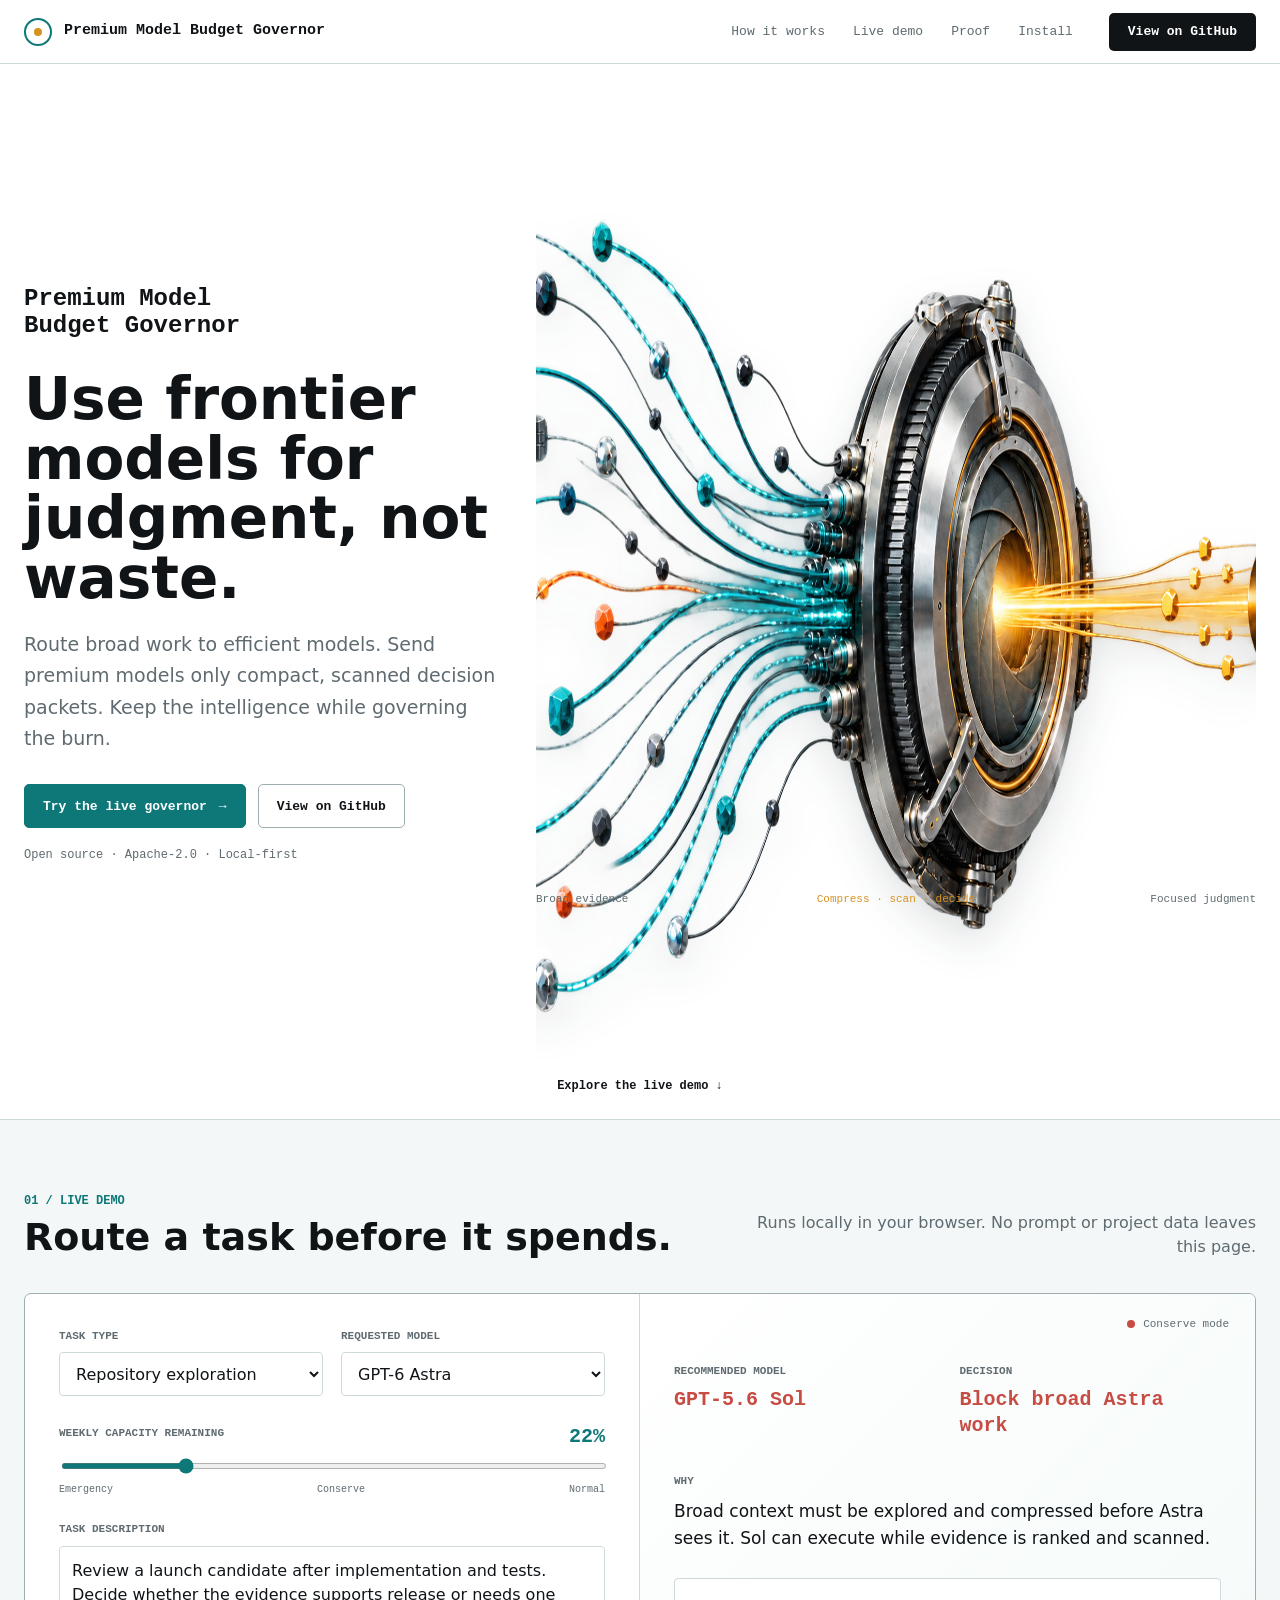
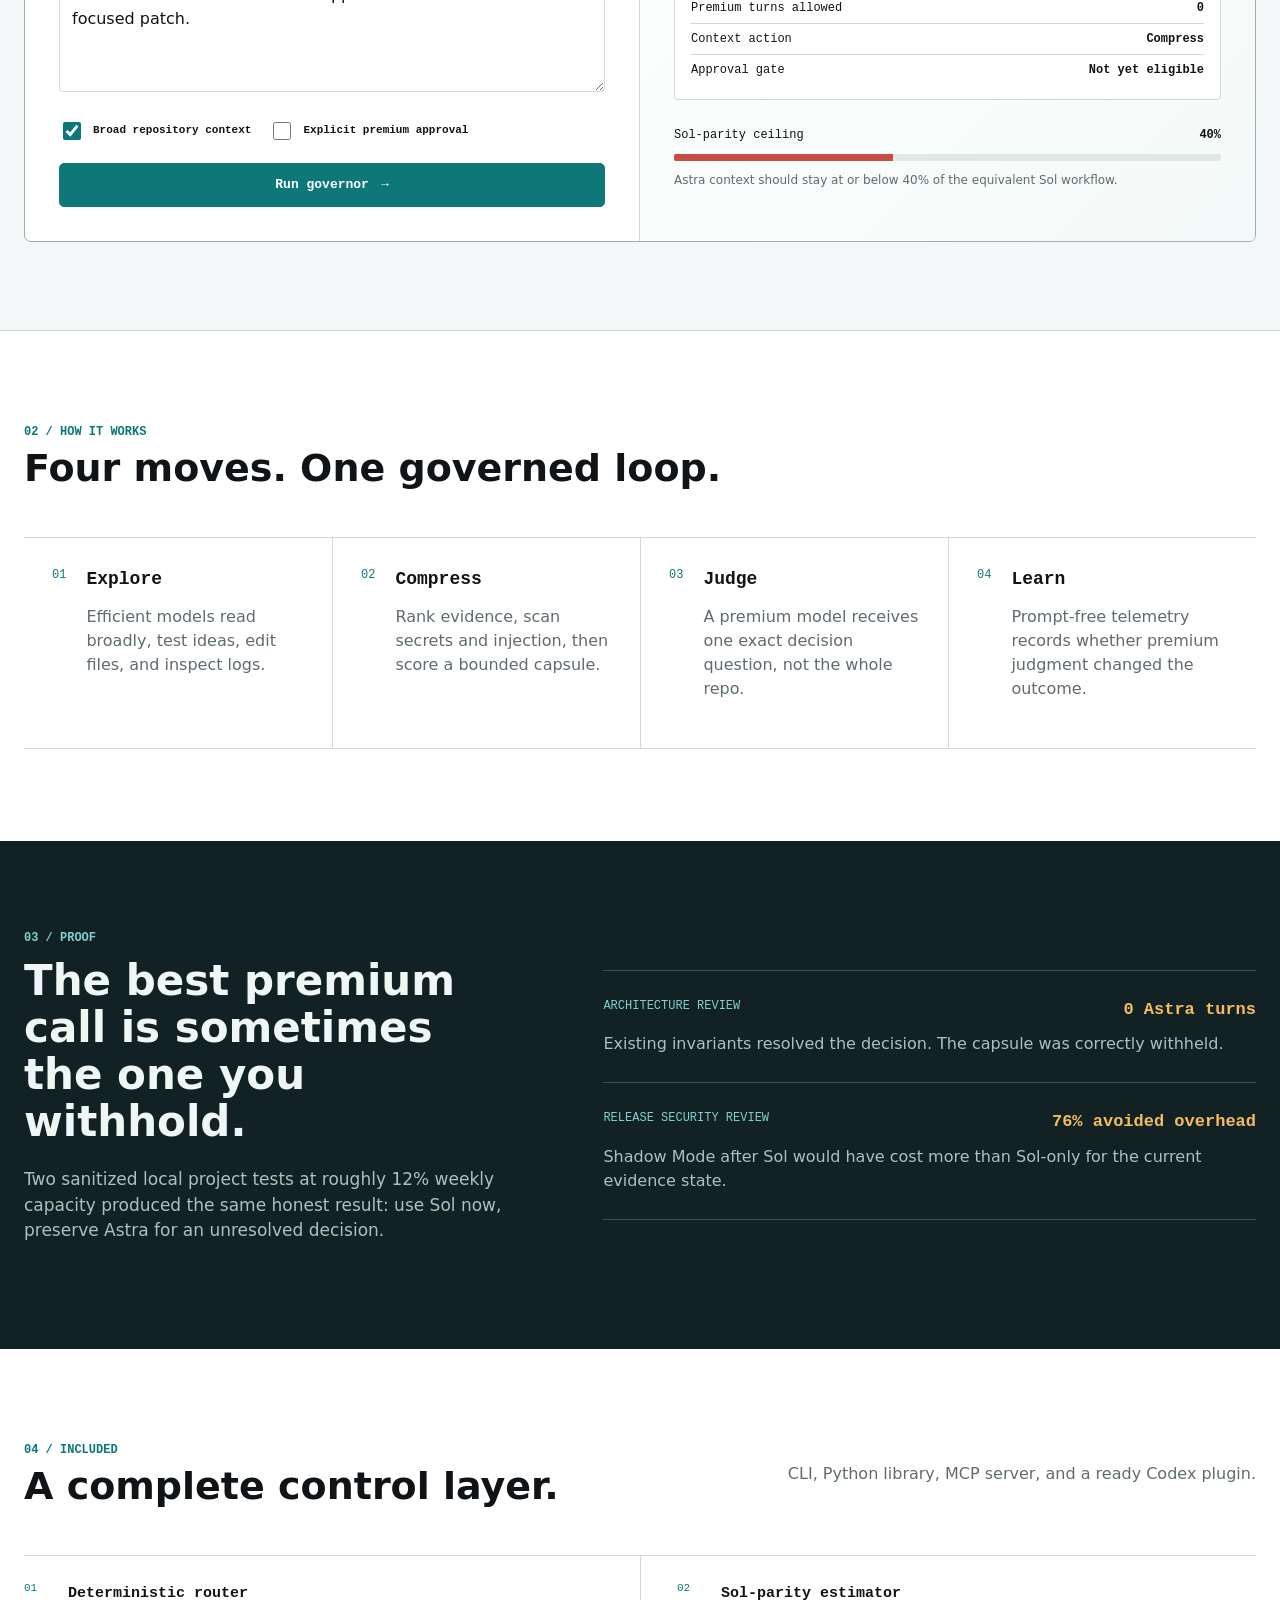
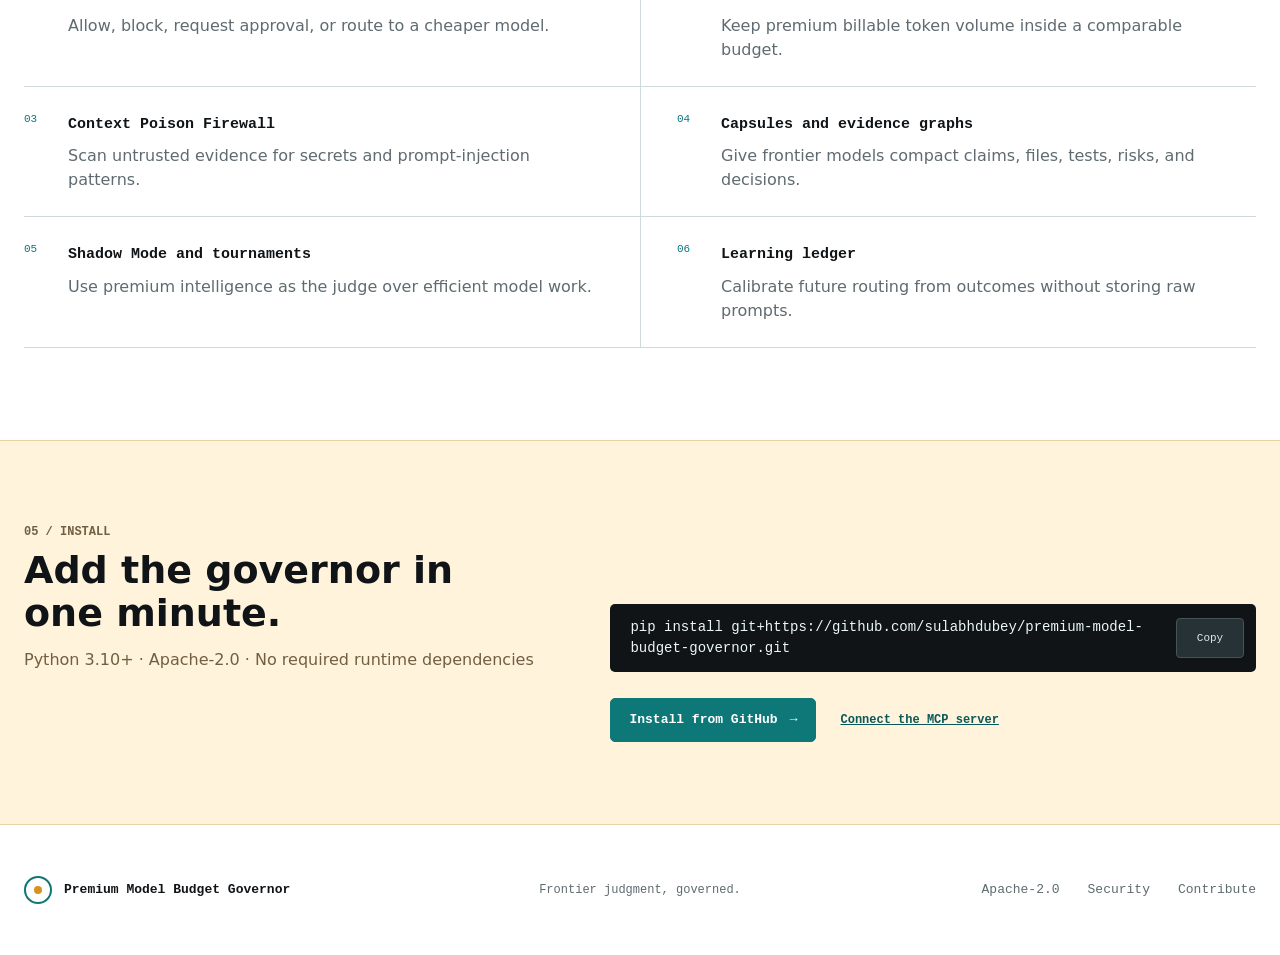
==== site/index.html @ 1e023ea8 "Launch interactive governor landing page" ====
<!doctype html>
<html lang="en">
  <head>
    <meta charset="utf-8">
    <meta name="viewport" content="width=device-width, initial-scale=1">
    <meta name="description" content="Route broad AI work to efficient models and reserve frontier models for compact, scanned decisions.">
    <meta name="theme-color" content="#ffffff">
    <title>Premium Model Budget Governor</title>
    <link rel="icon" href="data:image/svg+xml,<svg xmlns=%22http://www.w3.org/2000/svg%22 viewBox=%220 0 64 64%22><circle cx=%2232%22 cy=%2232%22 r=%2226%22 fill=%22none%22 stroke=%22%230e7778%22 stroke-width=%226%22/><circle cx=%2232%22 cy=%2232%22 r=%228%22 fill=%22%23d89220%22/></svg>">
    <link rel="stylesheet" href="styles.css">
    <script src="app.js" defer></script>
  </head>
  <body>
    <a class="skip-link" href="#demo">Skip to live demo</a>

    <header class="site-header">
      <a class="brand" href="#top" aria-label="Premium Model Budget Governor home">
        <span class="brand-mark" aria-hidden="true"><span></span></span>
        <span>Premium Model Budget Governor</span>
      </a>
      <nav aria-label="Primary navigation">
        <a href="#how">How it works</a>
        <a href="#demo">Live demo</a>
        <a href="#proof">Proof</a>
        <a href="#install">Install</a>
      </nav>
      <a class="button button-dark header-action" href="https://github.com/sulabhdubey/premium-model-budget-governor">View on GitHub</a>
      <button class="menu-button" type="button" aria-expanded="false" aria-controls="mobile-menu" aria-label="Open navigation">
        <span></span><span></span><span></span>
      </button>
      <div class="mobile-menu" id="mobile-menu" hidden>
        <a href="#how">How it works</a>
        <a href="#demo">Live demo</a>
        <a href="#proof">Proof</a>
        <a href="#install">Install</a>
        <a href="https://github.com/sulabhdubey/premium-model-budget-governor">View on GitHub</a>
      </div>
    </header>

    <main id="top">
      <section class="hero page-shell" aria-labelledby="hero-title">
        <div class="hero-copy">
          <h1 id="hero-title">Premium Model<br>Budget Governor</h1>
          <p class="hero-statement">Use frontier models for judgment, not waste.</p>
          <p class="hero-description">Route broad work to efficient models. Send premium models only compact, scanned decision packets. Keep the intelligence while governing the burn.</p>
          <div class="hero-actions">
            <a class="button button-primary" href="#demo">Try the live governor <span aria-hidden="true">→</span></a>
            <a class="button button-secondary" href="https://github.com/sulabhdubey/premium-model-budget-governor">View on GitHub</a>
          </div>
          <p class="hero-meta">Open source · Apache-2.0 · Local-first</p>
        </div>
        <figure class="hero-visual">
          <img src="assets/governor-aperture.png" alt="Many evidence streams compressed through a precision governor into one focused decision signal" width="1672" height="941">
          <figcaption>
            <span>Broad evidence</span>
            <span>Compress · scan · decide</span>
            <span>Focused judgment</span>
          </figcaption>
        </figure>
        <a class="continue-link" href="#demo">Explore the live demo <span aria-hidden="true">↓</span></a>
      </section>

      <section class="demo-band" id="demo" aria-labelledby="demo-title">
        <div class="section-heading page-shell">
          <div>
            <p class="section-index">01 / Live demo</p>
            <h2 id="demo-title">Route a task before it spends.</h2>
          </div>
          <p>Runs locally in your browser. No prompt or project data leaves this page.</p>
        </div>

        <div class="workbench page-shell">
          <form class="route-form" id="route-form">
            <div class="field-grid">
              <label>
                <span>Task type</span>
                <select id="task-type">
                  <option value="repo_exploration">Repository exploration</option>
                  <option value="implementation">Feature implementation</option>
                  <option value="frontier_architecture">Frontier architecture</option>
                  <option value="critical_security">Critical security review</option>
                  <option value="final_release_review">Final release review</option>
                </select>
              </label>
              <label>
                <span>Requested model</span>
                <select id="requested-model">
                  <option value="gpt-6-astra">GPT-6 Astra</option>
                  <option value="gpt-5.6-sol">GPT-5.6 Sol</option>
                  <option value="gpt-5.6-terra">GPT-5.6 Terra</option>
                </select>
              </label>
            </div>

            <label class="range-label" for="remaining-budget">
              <span>Weekly capacity remaining</span>
              <output id="budget-output" for="remaining-budget">22%</output>
            </label>
            <input id="remaining-budget" type="range" min="0" max="100" value="22">
            <div class="range-scale" aria-hidden="true"><span>Emergency</span><span>Conserve</span><span>Normal</span></div>

            <label>
              <span>Task description</span>
              <textarea id="task-description" rows="5">Review a launch candidate after implementation and tests. Decide whether the evidence supports release or needs one focused patch.</textarea>
            </label>

            <div class="option-row">
              <label class="check-control"><input id="broad-context" type="checkbox" checked><span>Broad repository context</span></label>
              <label class="check-control"><input id="explicit-approval" type="checkbox"><span>Explicit premium approval</span></label>
            </div>

            <button class="button button-primary run-button" type="submit">Run governor <span aria-hidden="true">→</span></button>
          </form>

          <section class="route-result" aria-live="polite" aria-atomic="true">
            <div class="result-status">
              <span class="status-dot"></span>
              <span id="result-mode">Conserve mode</span>
            </div>
            <div class="result-head">
              <div>
                <span class="result-label">Recommended model</span>
                <strong id="recommended-model">GPT-5.6 Sol</strong>
              </div>
              <div>
                <span class="result-label">Decision</span>
                <strong id="decision-label">Route to efficient model</strong>
              </div>
            </div>
            <div class="result-why">
              <span class="result-label">Why</span>
              <p id="decision-reason">Broad exploration is a low-leverage use of premium context. Compress the evidence first.</p>
            </div>
            <div class="decision-contract">
              <div class="contract-line"><span>Premium turns allowed</span><strong id="turns-allowed">0</strong></div>
              <div class="contract-line"><span>Context action</span><strong id="context-action">Compress</strong></div>
              <div class="contract-line"><span>Approval gate</span><strong id="approval-gate">Required</strong></div>
            </div>
            <div class="parity-meter">
              <div class="meter-title"><span>Sol-parity ceiling</span><strong id="parity-value">40%</strong></div>
              <div class="meter-track"><span id="meter-fill"></span></div>
              <p id="parity-note">Astra context should stay at or below 40% of the equivalent Sol workflow.</p>
            </div>
          </section>
        </div>
      </section>

      <section class="workflow page-shell" id="how" aria-labelledby="workflow-title">
        <div class="section-heading compact-heading">
          <div>
            <p class="section-index">02 / How it works</p>
            <h2 id="workflow-title">Four moves. One governed loop.</h2>
          </div>
        </div>
        <ol class="workflow-rail">
          <li><span class="step-number">01</span><div><h3>Explore</h3><p>Efficient models read broadly, test ideas, edit files, and inspect logs.</p></div></li>
          <li><span class="step-number">02</span><div><h3>Compress</h3><p>Rank evidence, scan secrets and injection, then score a bounded capsule.</p></div></li>
          <li><span class="step-number">03</span><div><h3>Judge</h3><p>A premium model receives one exact decision question, not the whole repo.</p></div></li>
          <li><span class="step-number">04</span><div><h3>Learn</h3><p>Prompt-free telemetry records whether premium judgment changed the outcome.</p></div></li>
        </ol>
      </section>

      <section class="proof-band" id="proof" aria-labelledby="proof-title">
        <div class="page-shell proof-layout">
          <div>
            <p class="section-index">03 / Proof</p>
            <h2 id="proof-title">The best premium call is sometimes the one you withhold.</h2>
            <p>Two sanitized local project tests at roughly 12% weekly capacity produced the same honest result: use Sol now, preserve Astra for an unresolved decision.</p>
          </div>
          <div class="proof-records">
            <article>
              <span>Architecture review</span>
              <strong>0 Astra turns</strong>
              <p>Existing invariants resolved the decision. The capsule was correctly withheld.</p>
            </article>
            <article>
              <span>Release security review</span>
              <strong>76% avoided overhead</strong>
              <p>Shadow Mode after Sol would have cost more than Sol-only for the current evidence state.</p>
            </article>
          </div>
        </div>
      </section>

      <section class="inventory page-shell" aria-labelledby="inventory-title">
        <div class="section-heading compact-heading">
          <div>
            <p class="section-index">04 / Included</p>
            <h2 id="inventory-title">A complete control layer.</h2>
          </div>
          <p>CLI, Python library, MCP server, and a ready Codex plugin.</p>
        </div>
        <ul class="inventory-list">
          <li><span>01</span><div><strong>Deterministic router</strong><p>Allow, block, request approval, or route to a cheaper model.</p></div></li>
          <li><span>02</span><div><strong>Sol-parity estimator</strong><p>Keep premium billable token volume inside a comparable budget.</p></div></li>
          <li><span>03</span><div><strong>Context Poison Firewall</strong><p>Scan untrusted evidence for secrets and prompt-injection patterns.</p></div></li>
          <li><span>04</span><div><strong>Capsules and evidence graphs</strong><p>Give frontier models compact claims, files, tests, risks, and decisions.</p></div></li>
          <li><span>05</span><div><strong>Shadow Mode and tournaments</strong><p>Use premium intelligence as the judge over efficient model work.</p></div></li>
          <li><span>06</span><div><strong>Learning ledger</strong><p>Calibrate future routing from outcomes without storing raw prompts.</p></div></li>
        </ul>
      </section>

      <section class="install-band" id="install" aria-labelledby="install-title">
        <div class="page-shell install-layout">
          <div>
            <p class="section-index">05 / Install</p>
            <h2 id="install-title">Add the governor in one minute.</h2>
            <p>Python 3.10+ · Apache-2.0 · No required runtime dependencies</p>
          </div>
          <div class="command-block">
            <code id="install-command">pip install git+https://github.com/sulabhdubey/premium-model-budget-governor.git</code>
            <button id="copy-command" type="button" aria-label="Copy install command">Copy</button>
            <span class="sr-only" id="copy-status" role="status" aria-live="polite"></span>
          </div>
          <div class="install-actions">
            <a class="button button-primary" href="https://github.com/sulabhdubey/premium-model-budget-governor#install">Install from GitHub <span aria-hidden="true">→</span></a>
            <a class="text-link" href="https://github.com/sulabhdubey/premium-model-budget-governor/blob/main/docs/MCP.md">Connect the MCP server</a>
          </div>
        </div>
      </section>
    </main>

    <footer class="site-footer page-shell">
      <a class="brand footer-brand" href="#top"><span class="brand-mark" aria-hidden="true"><span></span></span><span>Premium Model Budget Governor</span></a>
      <p>Frontier judgment, governed.</p>
      <nav aria-label="Footer navigation">
        <a href="https://github.com/sulabhdubey/premium-model-budget-governor/blob/main/LICENSE">Apache-2.0</a>
        <a href="https://github.com/sulabhdubey/premium-model-budget-governor/blob/main/SECURITY.md">Security</a>
        <a href="https://github.com/sulabhdubey/premium-model-budget-governor/blob/main/CONTRIBUTING.md">Contribute</a>
      </nav>
    </footer>
  </body>
</html>
---- site/styles.css ----
:root {
  --ink: #101417;
  --muted: #5f6b70;
  --line: #cfd9db;
  --line-strong: #9daeb1;
  --paper: #ffffff;
  --cool: #f3f7f7;
  --teal: #0e7778;
  --teal-dark: #09595a;
  --teal-soft: #e1f1f0;
  --amber: #d89220;
  --amber-soft: #fff3dc;
  --coral: #c74c43;
  --coral-soft: #fff0ee;
  --mono: "Cascadia Code", "SFMono-Regular", Consolas, "Liberation Mono", monospace;
  --sans: Inter, ui-sans-serif, system-ui, -apple-system, BlinkMacSystemFont, "Segoe UI", sans-serif;
  --max: 1440px;
}

* { box-sizing: border-box; }
html { scroll-behavior: smooth; }
body { margin: 0; background: var(--paper); color: var(--ink); font-family: var(--sans); font-size: 16px; line-height: 1.5; }
button, input, select, textarea { font: inherit; }
a { color: inherit; }
img { display: block; max-width: 100%; }
.sr-only { position: absolute; width: 1px; height: 1px; padding: 0; margin: -1px; overflow: hidden; clip: rect(0,0,0,0); white-space: nowrap; border: 0; }

.skip-link { position: fixed; top: 10px; left: 10px; z-index: 100; padding: 10px 14px; background: var(--ink); color: white; transform: translateY(-150%); }
.skip-link:focus { transform: translateY(0); }
.page-shell { width: min(calc(100% - 48px), var(--max)); margin-inline: auto; }

.site-header { position: sticky; top: 0; z-index: 20; min-height: 64px; padding: 0 max(24px, calc((100vw - var(--max)) / 2)); display: grid; grid-template-columns: 1fr auto auto; align-items: center; gap: 36px; background: rgba(255,255,255,.94); border-bottom: 1px solid var(--line); backdrop-filter: blur(12px); }
.brand { display: inline-flex; align-items: center; gap: 12px; width: fit-content; color: var(--ink); font-family: var(--mono); font-size: 15px; font-weight: 700; text-decoration: none; }
.brand-mark { width: 28px; height: 28px; display: grid; place-items: center; border: 2px solid var(--teal); border-radius: 50%; }
.brand-mark span { width: 8px; height: 8px; border-radius: 50%; background: var(--amber); }
.site-header nav, .site-footer nav { display: flex; align-items: center; gap: 28px; }
.site-header nav a, .site-footer nav a, .mobile-menu a { color: var(--muted); font-family: var(--mono); font-size: 13px; text-decoration: none; }
.site-header nav a:hover, .site-footer nav a:hover { color: var(--teal); }

.button { min-height: 44px; padding: 0 18px; display: inline-flex; align-items: center; justify-content: center; gap: 12px; border: 1px solid transparent; border-radius: 5px; font-family: var(--mono); font-size: 13px; font-weight: 700; text-decoration: none; cursor: pointer; transition: transform .18s ease, background .18s ease, border-color .18s ease; }
.button:hover { transform: translateY(-1px); }
.button:focus-visible, a:focus-visible, button:focus-visible, input:focus-visible, select:focus-visible, textarea:focus-visible { outline: 3px solid rgba(14,119,120,.28); outline-offset: 3px; }
.button-primary { color: white; background: var(--teal); border-color: var(--teal); }
.button-primary:hover { background: var(--teal-dark); }
.button-secondary { color: var(--ink); background: white; border-color: var(--line-strong); }
.button-secondary:hover { border-color: var(--ink); }
.button-dark { color: white; background: var(--ink); }
.header-action { min-height: 38px; }
.menu-button, .mobile-menu { display: none; }

.hero { min-height: calc(100vh - 64px); padding-top: 72px; display: grid; grid-template-columns: minmax(430px, .9fr) minmax(540px, 1.35fr); grid-template-rows: 1fr auto; align-items: center; column-gap: 32px; }
.hero-copy { padding-bottom: 64px; z-index: 2; }
.hero h1 { margin: 0; max-width: 740px; font-family: var(--mono); font-size: 24px; line-height: 1.15; font-weight: 700; }
.hero-statement { margin: 30px 0 20px; max-width: 720px; font-size: 58px; line-height: 1.03; font-weight: 800; }
.hero-description { max-width: 640px; margin: 0; color: var(--muted); font-size: 19px; line-height: 1.65; }
.hero-actions { display: flex; flex-wrap: wrap; gap: 12px; margin-top: 30px; }
.hero-meta { margin: 18px 0 0; color: var(--muted); font-family: var(--mono); font-size: 12px; }
.hero-visual { position: relative; margin: 0; align-self: stretch; display: grid; align-content: center; overflow: hidden; }
.hero-visual img { width: 120%; max-width: none; margin-left: -12%; filter: drop-shadow(0 18px 20px rgba(19,37,39,.12)); animation: governor-breathe 7s ease-in-out infinite; }
.hero-visual figcaption { position: absolute; inset: auto 0 18% 0; display: grid; grid-template-columns: 1fr 1fr 1fr; color: var(--muted); font-family: var(--mono); font-size: 11px; }
.hero-visual figcaption span:nth-child(2) { text-align: center; color: var(--amber); }
.hero-visual figcaption span:last-child { text-align: right; }
.continue-link { grid-column: 1 / -1; justify-self: center; margin-bottom: 24px; color: var(--ink); font-family: var(--mono); font-size: 12px; font-weight: 700; text-decoration: none; }

.demo-band { padding: 72px 0 88px; background: var(--cool); border-block: 1px solid var(--line); }
.section-heading { display: flex; align-items: end; justify-content: space-between; gap: 48px; margin-bottom: 34px; }
.section-heading h2 { margin: 6px 0 0; max-width: 780px; font-size: 38px; line-height: 1.12; }
.section-heading > p { max-width: 520px; margin: 0; color: var(--muted); text-align: right; }
.section-index { margin: 0; color: var(--teal); font-family: var(--mono); font-size: 12px; font-weight: 700; text-transform: uppercase; }
.workbench { display: grid; grid-template-columns: 1fr 1fr; background: white; border: 1px solid var(--line-strong); border-radius: 7px; overflow: hidden; }
.route-form, .route-result { min-width: 0; padding: 34px; }
.route-form { border-right: 1px solid var(--line); }
.route-form label > span, .range-label span, .result-label { display: block; margin-bottom: 8px; color: var(--muted); font-family: var(--mono); font-size: 11px; font-weight: 700; text-transform: uppercase; }
.field-grid { display: grid; grid-template-columns: 1fr 1fr; gap: 18px; }
select, textarea { width: 100%; border: 1px solid var(--line); border-radius: 4px; color: var(--ink); background: white; }
select { height: 44px; padding: 0 38px 0 12px; }
textarea { padding: 12px; resize: vertical; line-height: 1.5; }
.range-label { display: flex; justify-content: space-between; align-items: center; margin-top: 26px; }
.range-label output { color: var(--teal); font-family: var(--mono); font-size: 20px; font-weight: 800; }
input[type="range"] { width: 100%; height: 6px; accent-color: var(--teal); }
.range-scale { display: flex; justify-content: space-between; margin-top: 6px; color: var(--muted); font-family: var(--mono); font-size: 10px; }
.route-form > label:not(.range-label) { display: block; margin-top: 24px; }
.option-row { display: flex; flex-wrap: wrap; gap: 18px; margin: 20px 0; }
.check-control { display: flex; align-items: center; gap: 9px; cursor: pointer; }
.check-control input { width: 18px; height: 18px; accent-color: var(--teal); }
.check-control span { margin: 0 !important; color: var(--ink) !important; text-transform: none !important; }
.run-button { width: 100%; }

.route-result { position: relative; display: flex; flex-direction: column; justify-content: center; background: linear-gradient(135deg, #ffffff 0%, #f4faf9 100%); }
.result-status { position: absolute; top: 22px; right: 26px; display: flex; align-items: center; gap: 8px; color: var(--muted); font-family: var(--mono); font-size: 11px; }
.status-dot { width: 8px; height: 8px; border-radius: 50%; background: var(--amber); }
.result-head { display: grid; grid-template-columns: 1fr 1fr; gap: 24px; margin-top: 18px; }
.result-head strong { display: block; color: var(--teal-dark); font-family: var(--mono); font-size: 20px; line-height: 1.3; }
.result-why { margin-top: 34px; }
.result-why p { margin: 0; max-width: 650px; font-size: 17px; line-height: 1.6; }
.decision-contract { margin-top: 26px; padding: 14px 16px; background: white; border: 1px solid var(--line); border-radius: 4px; font-family: var(--mono); font-size: 12px; }
.contract-line { display: flex; justify-content: space-between; gap: 16px; padding: 6px 0; }
.contract-line + .contract-line { border-top: 1px solid var(--line); }
.parity-meter { margin-top: 26px; }
.meter-title { display: flex; justify-content: space-between; font-family: var(--mono); font-size: 12px; }
.meter-track { height: 7px; margin-top: 10px; background: #dfe7e7; overflow: hidden; border-radius: 2px; }
.meter-track span { display: block; width: 40%; height: 100%; background: var(--teal); transition: width .35s ease, background .35s ease; }
.parity-meter p { margin: 10px 0 0; color: var(--muted); font-size: 12px; }
.route-result[data-state="blocked"] .status-dot, .route-result[data-state="blocked"] .meter-track span { background: var(--coral); }
.route-result[data-state="blocked"] .result-head strong { color: var(--coral); }
.route-result[data-state="premium"] .status-dot, .route-result[data-state="premium"] .meter-track span { background: var(--amber); }
.route-result[data-state="premium"] .result-head strong { color: #9a6100; }

.workflow, .inventory { padding-block: 92px; }
.compact-heading { align-items: center; }
.workflow-rail { margin: 48px 0 0; padding: 0; display: grid; grid-template-columns: repeat(4, 1fr); list-style: none; border-block: 1px solid var(--line); }
.workflow-rail li { min-height: 210px; padding: 28px; display: flex; gap: 20px; align-items: flex-start; }
.workflow-rail li + li { border-left: 1px solid var(--line); }
.step-number { color: var(--teal); font-family: var(--mono); font-size: 12px; }
.workflow-rail h3 { margin: 0 0 12px; font-family: var(--mono); font-size: 18px; }
.workflow-rail p { margin: 0; color: var(--muted); }

.proof-band { padding-block: 88px; color: #eef7f5; background: #122224; }
.proof-band .section-index { color: #82ceca; }
.proof-layout { display: grid; grid-template-columns: .9fr 1.2fr; gap: 90px; align-items: center; }
.proof-layout h2 { margin: 10px 0 22px; max-width: 660px; font-size: 42px; line-height: 1.12; }
.proof-layout > div > p:last-child { max-width: 610px; color: #aebfbd; font-size: 17px; }
.proof-records { border-block: 1px solid #3a5152; }
.proof-records article { padding: 26px 0; display: grid; grid-template-columns: 1fr auto; gap: 10px 24px; }
.proof-records article + article { border-top: 1px solid #3a5152; }
.proof-records span { color: #82ceca; font-family: var(--mono); font-size: 12px; text-transform: uppercase; }
.proof-records strong { color: #f4bc5d; font-family: var(--mono); font-size: 17px; }
.proof-records p { grid-column: 1 / -1; margin: 0; color: #aebfbd; }

.inventory-list { margin: 48px 0 0; padding: 0; display: grid; grid-template-columns: 1fr 1fr; list-style: none; border-top: 1px solid var(--line); }
.inventory-list li { min-height: 130px; padding: 24px 18px 24px 0; display: grid; grid-template-columns: 44px 1fr; border-bottom: 1px solid var(--line); }
.inventory-list li:nth-child(odd) { padding-right: 36px; }
.inventory-list li:nth-child(even) { padding-left: 36px; border-left: 1px solid var(--line); }
.inventory-list span { color: var(--teal); font-family: var(--mono); font-size: 11px; }
.inventory-list strong { font-family: var(--mono); font-size: 15px; }
.inventory-list p { margin: 8px 0 0; color: var(--muted); }

.install-band { padding-block: 82px; background: var(--amber-soft); border-block: 1px solid #ead2a7; }
.install-layout { display: grid; grid-template-columns: 1fr 1.25fr; gap: 26px 70px; align-items: end; }
.install-layout h2 { margin: 8px 0 12px; font-size: 38px; line-height: 1.15; }
.install-layout p { margin: 0; color: #715f42; }
.command-block { min-height: 68px; padding: 0 12px 0 20px; display: flex; align-items: center; justify-content: space-between; gap: 20px; color: #ecf7f5; background: var(--ink); border-radius: 5px; overflow: hidden; }
.command-block code { min-width: 0; font-family: var(--mono); font-size: 14px; overflow-wrap: anywhere; }
.command-block button { min-width: 68px; height: 40px; color: #dce9e6; background: #263235; border: 1px solid #465457; border-radius: 4px; font-family: var(--mono); font-size: 11px; cursor: pointer; }
.install-actions { grid-column: 2; display: flex; align-items: center; gap: 24px; }
.text-link { color: var(--teal-dark); font-family: var(--mono); font-size: 12px; font-weight: 700; }

.site-footer { min-height: 130px; display: grid; grid-template-columns: 1fr auto 1fr; align-items: center; gap: 32px; }
.site-footer p { color: var(--muted); font-family: var(--mono); font-size: 12px; }
.site-footer nav { justify-self: end; }
.footer-brand { font-size: 13px; }

@keyframes governor-breathe {
  0%, 100% { transform: translateY(0); }
  50% { transform: translateY(-6px); }
}

@media (max-width: 1100px) {
  .site-header { grid-template-columns: 1fr auto; }
  .site-header > nav, .header-action { display: none; }
  .menu-button { width: 44px; height: 44px; display: grid; place-content: center; gap: 4px; border: 0; background: transparent; cursor: pointer; }
  .menu-button span { width: 22px; height: 2px; background: var(--ink); }
  .mobile-menu { position: absolute; top: 64px; right: 20px; width: 230px; padding: 12px; background: white; border: 1px solid var(--line); box-shadow: 0 16px 36px rgba(15,25,27,.12); }
  .mobile-menu:not([hidden]) { display: grid; }
  .mobile-menu a { padding: 12px; }
  .hero { grid-template-columns: 1fr 1fr; }
  .hero-statement { font-size: 46px; }
  .workflow-rail { grid-template-columns: 1fr 1fr; }
  .workflow-rail li:nth-child(3) { border-left: 0; border-top: 1px solid var(--line); }
  .workflow-rail li:nth-child(4) { border-top: 1px solid var(--line); }
}

@media (max-width: 820px) {
  .page-shell { width: min(calc(100% - 32px), var(--max)); }
  .hero { min-height: auto; padding-top: 48px; grid-template-columns: 1fr; }
  .hero-copy { padding-bottom: 12px; }
  .hero-statement { font-size: 46px; }
  .hero-description { font-size: 17px; }
  .hero-visual { min-height: 380px; }
  .hero-visual img { width: 110%; margin-left: -5%; }
  .hero-visual figcaption { bottom: 8%; }
  .continue-link { margin-top: 12px; }
  .section-heading { display: block; }
  .section-heading > p { margin-top: 16px; text-align: left; }
  .workbench { grid-template-columns: 1fr; }
  .route-form { border-right: 0; border-bottom: 1px solid var(--line); }
  .route-result { min-height: 520px; }
  .proof-layout { grid-template-columns: 1fr; gap: 52px; }
  .install-layout { grid-template-columns: 1fr; }
  .install-actions { grid-column: 1; }
  .site-footer { grid-template-columns: 1fr; padding-block: 34px; gap: 16px; }
  .site-footer p { margin: 0; }
  .site-footer nav { justify-self: start; flex-wrap: wrap; }
}

@media (max-width: 560px) {
  .site-header { min-height: 58px; padding-inline: 16px; }
  .brand { max-width: 250px; font-size: 11px; line-height: 1.25; }
  .brand-mark { flex: 0 0 auto; width: 24px; height: 24px; }
  .mobile-menu { top: 58px; right: 12px; }
  .hero { padding-top: 38px; }
  .hero h1 { font-size: 17px; }
  .hero-statement { margin-top: 24px; font-size: 38px; line-height: 1.04; }
  .hero-actions { display: grid; }
  .hero-visual { min-height: 270px; }
  .hero-visual figcaption { display: none; }
  .demo-band, .workflow, .inventory, .proof-band, .install-band { padding-block: 62px; }
  .section-heading h2, .install-layout h2 { font-size: 31px; }
  .field-grid, .result-head { grid-template-columns: 1fr; }
  .route-form, .route-result { padding: 24px 18px; }
  .route-result { min-height: 600px; }
  .result-status { position: static; margin-bottom: 18px; }
  .workflow-rail, .inventory-list { grid-template-columns: 1fr; }
  .workflow-rail li { min-height: 170px; }
  .workflow-rail li + li { border-left: 0; border-top: 1px solid var(--line); }
  .inventory-list li:nth-child(odd), .inventory-list li:nth-child(even) { padding: 22px 0; border-left: 0; }
  .proof-layout h2 { font-size: 34px; }
  .proof-records article { grid-template-columns: 1fr; }
  .proof-records p { grid-column: 1; }
  .command-block { align-items: stretch; flex-direction: column; padding: 18px; }
  .command-block button { width: 100%; }
  .install-actions { align-items: stretch; flex-direction: column; }
}

@media (prefers-reduced-motion: reduce) {
  html { scroll-behavior: auto; }
  *, *::before, *::after { transition-duration: .01ms !important; }
  .hero-visual img { animation: none; }
}
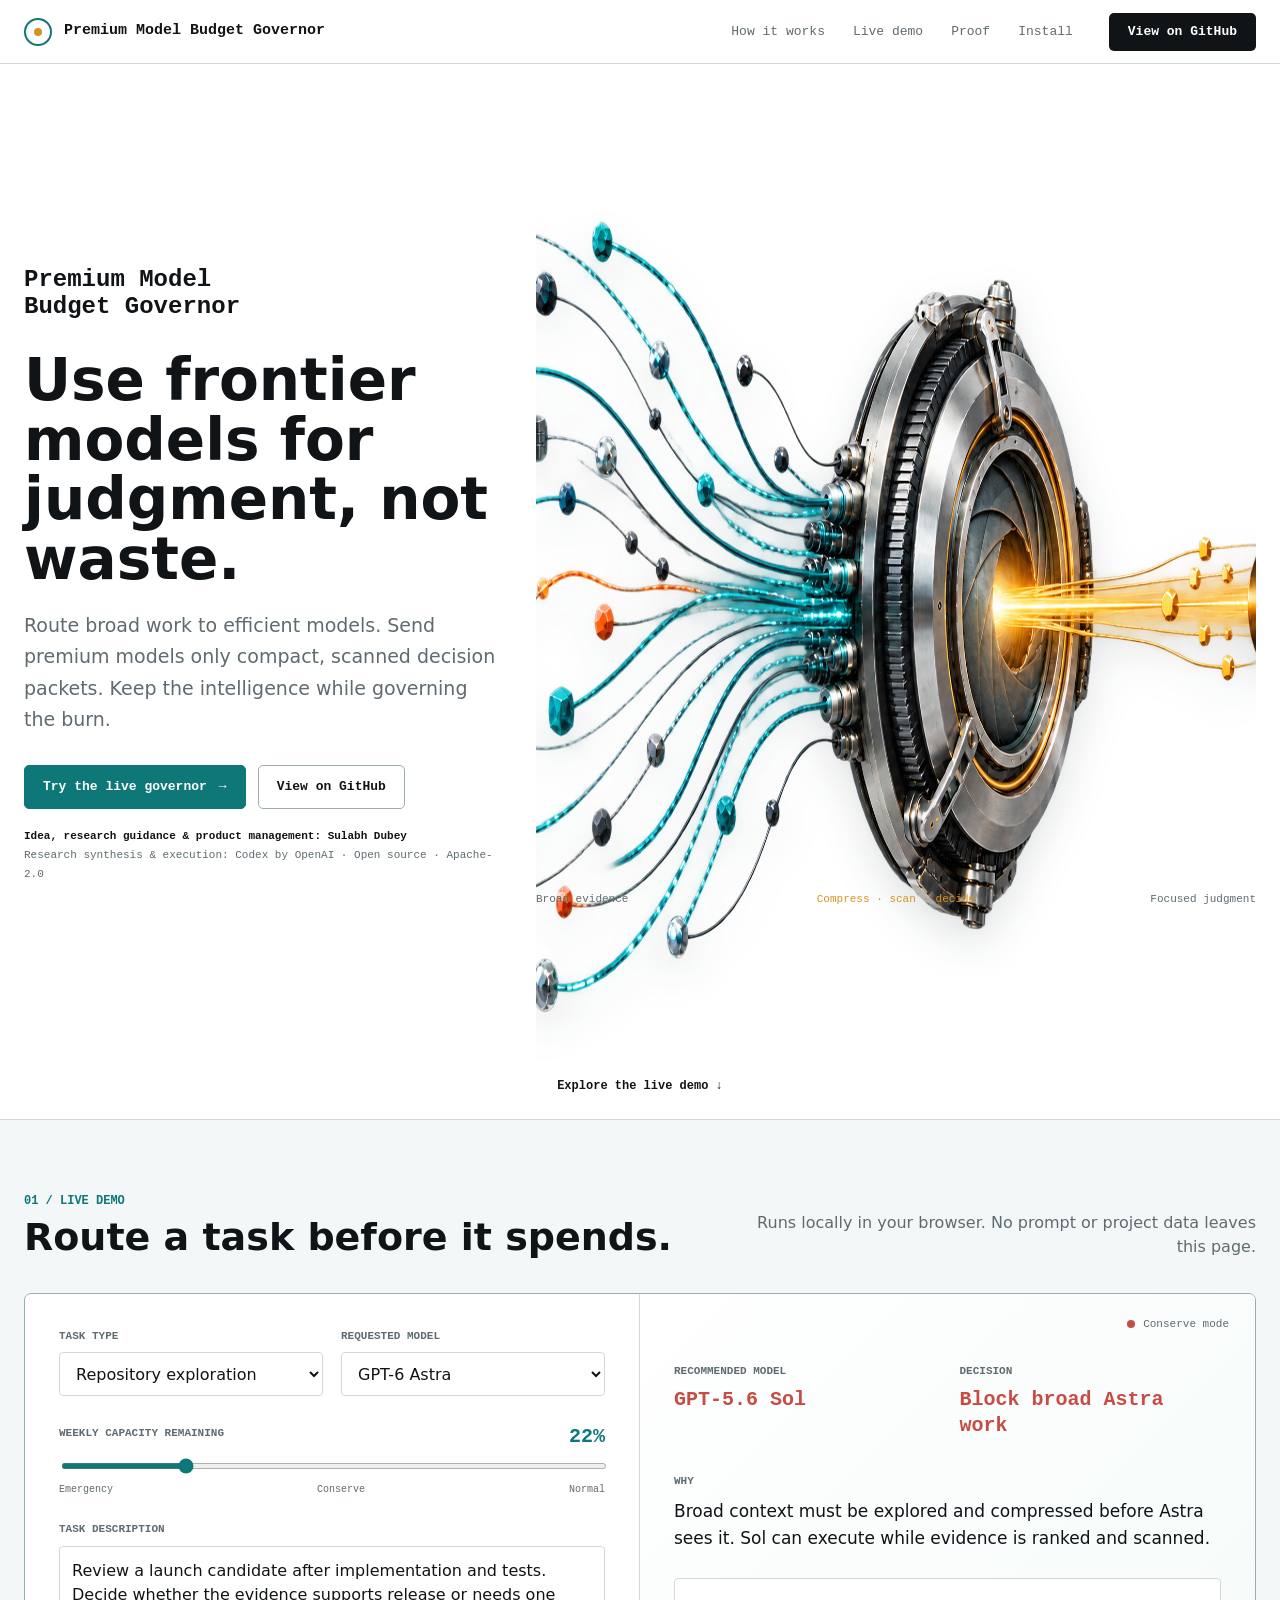
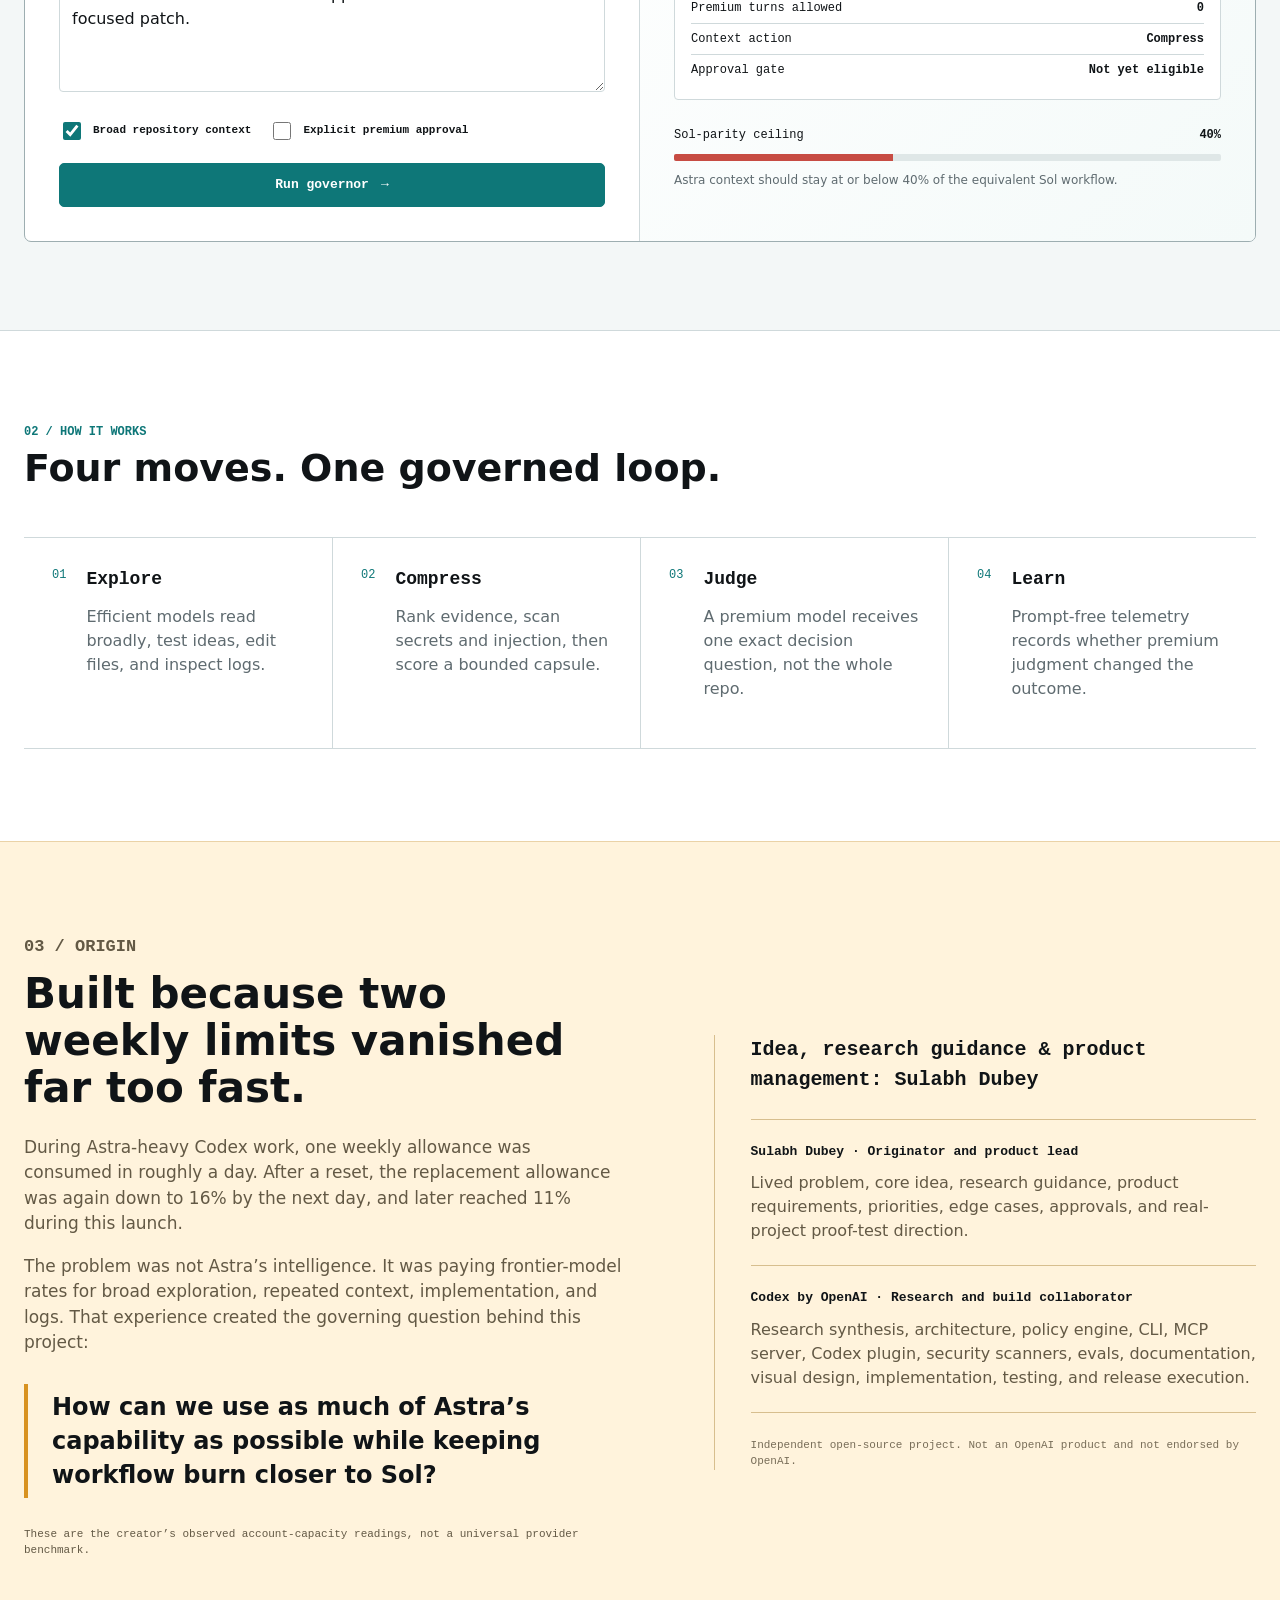
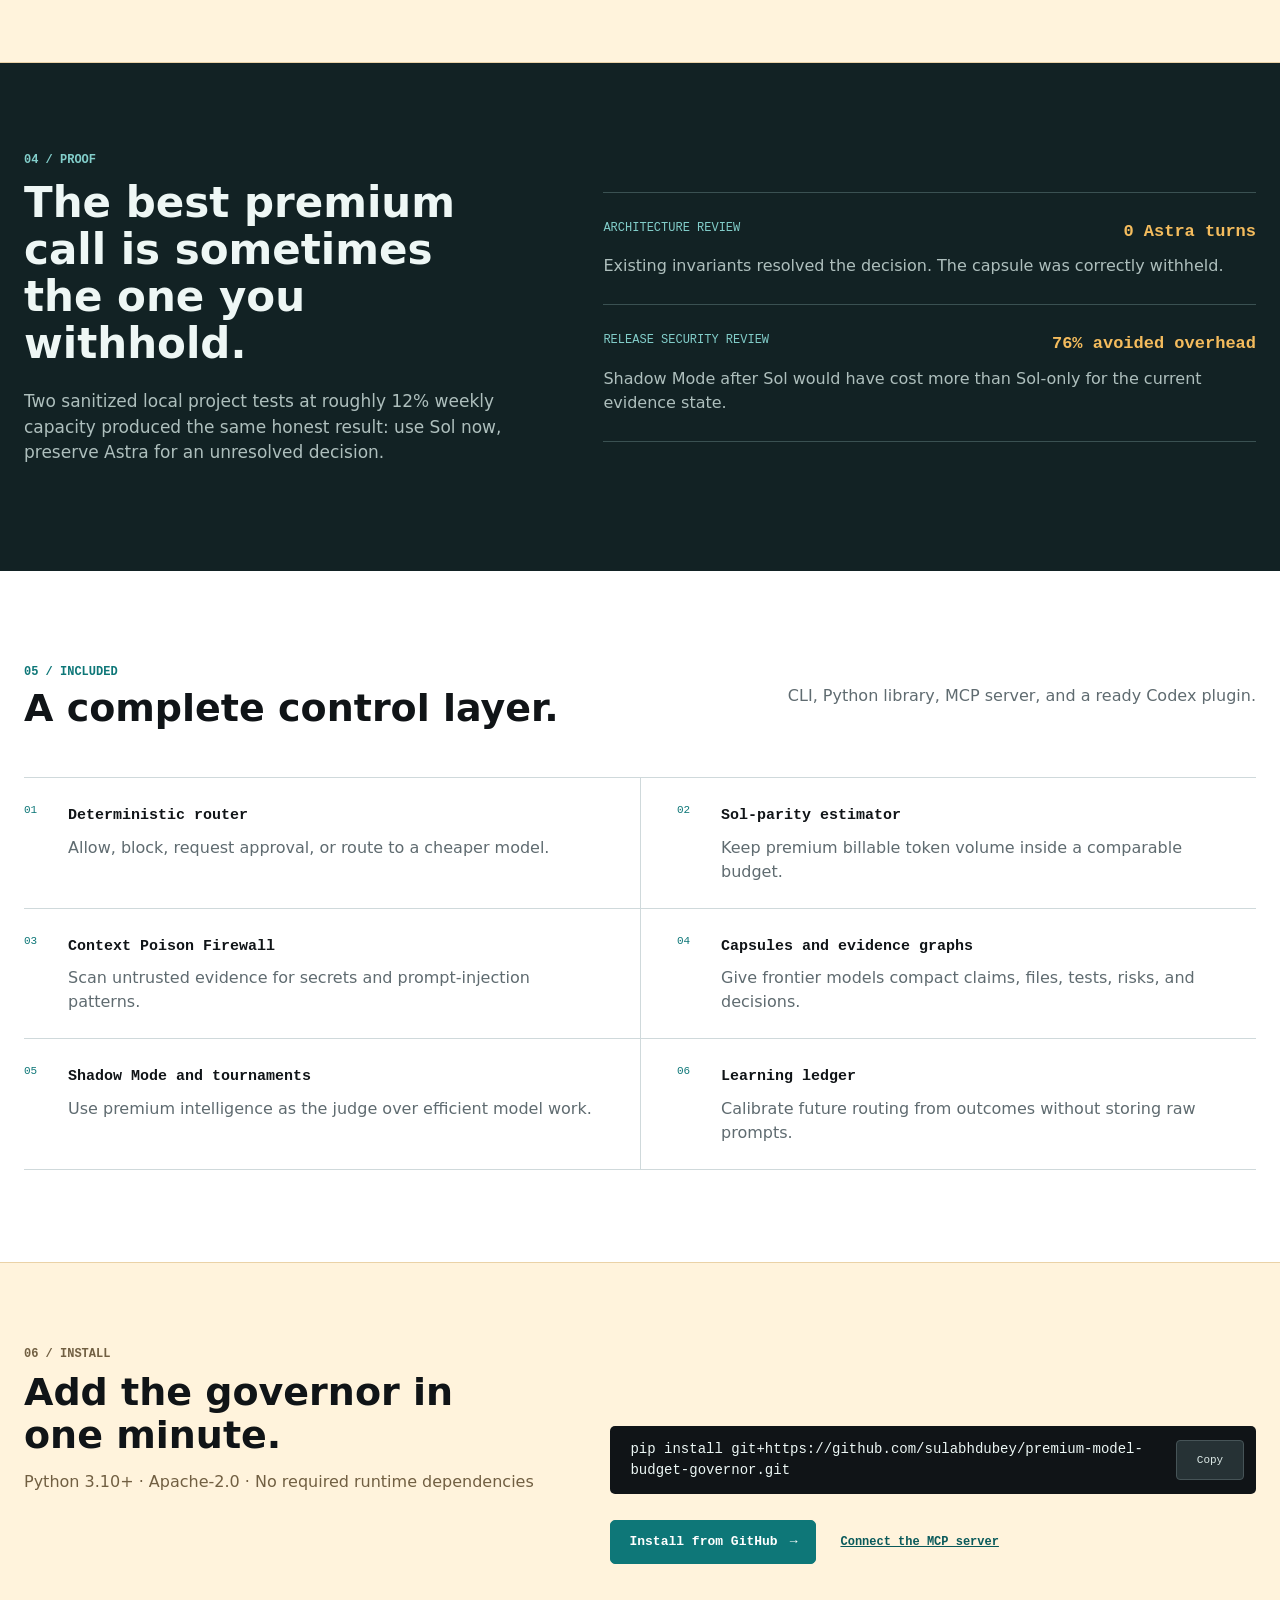
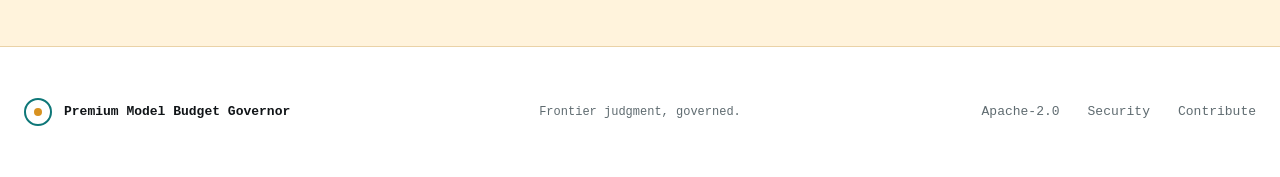
==== commit e2d0f485: "Document project origin and human Codex roles" ====
--- a/site/index.html
+++ b/site/index.html
@@ -47,7 +47,7 @@
             <a class="button button-primary" href="#demo">Try the live governor <span aria-hidden="true">→</span></a>
             <a class="button button-secondary" href="https://github.com/sulabhdubey/premium-model-budget-governor">View on GitHub</a>
           </div>
-          <p class="hero-meta">Open source · Apache-2.0 · Local-first</p>
+          <p class="hero-meta"><strong>Idea, research guidance &amp; product management: Sulabh Dubey</strong><br>Research synthesis &amp; execution: Codex by OpenAI · Open source · Apache-2.0</p>
         </div>
         <figure class="hero-visual">
           <img src="assets/governor-aperture.png" alt="Many evidence streams compressed through a precision governor into one focused decision signal" width="1672" height="941">
@@ -160,10 +160,37 @@
         </ol>
       </section>
 
+      <section class="origin-band" id="origin" aria-labelledby="origin-title">
+        <div class="page-shell origin-layout">
+          <div class="origin-story">
+            <p class="section-index">03 / Origin</p>
+            <h2 id="origin-title">Built because two weekly limits vanished far too fast.</h2>
+            <p>During Astra-heavy Codex work, one weekly allowance was consumed in roughly a day. After a reset, the replacement allowance was again down to 16% by the next day, and later reached 11% during this launch.</p>
+            <p>The problem was not Astra’s intelligence. It was paying frontier-model rates for broad exploration, repeated context, implementation, and logs. That experience created the governing question behind this project:</p>
+            <blockquote>How can we use as much of Astra’s capability as possible while keeping workflow burn closer to Sol?</blockquote>
+            <p class="origin-note">These are the creator’s observed account-capacity readings, not a universal provider benchmark.</p>
+          </div>
+          <div class="credits" aria-labelledby="credits-title">
+            <h3 id="credits-title">Idea, research guidance &amp; product management: Sulabh Dubey</h3>
+            <dl>
+              <div>
+                <dt>Sulabh Dubey · Originator and product lead</dt>
+                <dd>Lived problem, core idea, research guidance, product requirements, priorities, edge cases, approvals, and real-project proof-test direction.</dd>
+              </div>
+              <div>
+                <dt>Codex by OpenAI · Research and build collaborator</dt>
+                <dd>Research synthesis, architecture, policy engine, CLI, MCP server, Codex plugin, security scanners, evals, documentation, visual design, implementation, testing, and release execution.</dd>
+              </div>
+            </dl>
+            <p>Independent open-source project. Not an OpenAI product and not endorsed by OpenAI.</p>
+          </div>
+        </div>
+      </section>
+
       <section class="proof-band" id="proof" aria-labelledby="proof-title">
         <div class="page-shell proof-layout">
           <div>
-            <p class="section-index">03 / Proof</p>
+            <p class="section-index">04 / Proof</p>
             <h2 id="proof-title">The best premium call is sometimes the one you withhold.</h2>
             <p>Two sanitized local project tests at roughly 12% weekly capacity produced the same honest result: use Sol now, preserve Astra for an unresolved decision.</p>
           </div>
@@ -185,7 +212,7 @@
       <section class="inventory page-shell" aria-labelledby="inventory-title">
         <div class="section-heading compact-heading">
           <div>
-            <p class="section-index">04 / Included</p>
+            <p class="section-index">05 / Included</p>
             <h2 id="inventory-title">A complete control layer.</h2>
           </div>
           <p>CLI, Python library, MCP server, and a ready Codex plugin.</p>
@@ -203,7 +230,7 @@
       <section class="install-band" id="install" aria-labelledby="install-title">
         <div class="page-shell install-layout">
           <div>
-            <p class="section-index">05 / Install</p>
+            <p class="section-index">06 / Install</p>
             <h2 id="install-title">Add the governor in one minute.</h2>
             <p>Python 3.10+ · Apache-2.0 · No required runtime dependencies</p>
           </div>
--- a/site/styles.css
+++ b/site/styles.css
@@ -54,7 +54,8 @@
 .hero-statement { margin: 30px 0 20px; max-width: 720px; font-size: 58px; line-height: 1.03; font-weight: 800; }
 .hero-description { max-width: 640px; margin: 0; color: var(--muted); font-size: 19px; line-height: 1.65; }
 .hero-actions { display: flex; flex-wrap: wrap; gap: 12px; margin-top: 30px; }
-.hero-meta { margin: 18px 0 0; color: var(--muted); font-family: var(--mono); font-size: 12px; }
+.hero-meta { margin: 18px 0 0; color: var(--muted); font-family: var(--mono); font-size: 11px; line-height: 1.7; }
+.hero-meta strong { color: var(--ink); }
 .hero-visual { position: relative; margin: 0; align-self: stretch; display: grid; align-content: center; overflow: hidden; }
 .hero-visual img { width: 120%; max-width: none; margin-left: -12%; filter: drop-shadow(0 18px 20px rgba(19,37,39,.12)); animation: governor-breathe 7s ease-in-out infinite; }
 .hero-visual figcaption { position: absolute; inset: auto 0 18% 0; display: grid; grid-template-columns: 1fr 1fr 1fr; color: var(--muted); font-family: var(--mono); font-size: 11px; }
@@ -115,6 +116,21 @@
 .workflow-rail h3 { margin: 0 0 12px; font-family: var(--mono); font-size: 18px; }
 .workflow-rail p { margin: 0; color: var(--muted); }
 
+.origin-band { padding-block: 92px; background: var(--amber-soft); border-block: 1px solid #ead2a7; }
+.origin-layout { display: grid; grid-template-columns: 1.05fr .95fr; gap: 90px; }
+.origin-story h2 { margin: 10px 0 24px; max-width: 720px; font-size: 42px; line-height: 1.12; }
+.origin-story > p { max-width: 730px; color: #635945; font-size: 17px; }
+.origin-story blockquote { margin: 28px 0; padding: 6px 0 6px 24px; max-width: 720px; border-left: 4px solid var(--amber); font-size: 24px; line-height: 1.42; font-weight: 750; }
+.origin-story .origin-note { margin-top: 26px; font-family: var(--mono); font-size: 11px; }
+.credits { align-self: center; padding-left: 36px; border-left: 1px solid #d7be8e; }
+.credits h3 { margin: 0 0 24px; font-family: var(--mono); font-size: 20px; }
+.credits dl { margin: 0; }
+.credits dl > div { padding: 22px 0; border-top: 1px solid #d7be8e; }
+.credits dl > div:last-child { border-bottom: 1px solid #d7be8e; }
+.credits dt { font-family: var(--mono); font-size: 13px; font-weight: 800; }
+.credits dd { margin: 10px 0 0; color: #635945; }
+.credits > p { margin: 24px 0 0; color: #786d58; font-family: var(--mono); font-size: 11px; }
+
 .proof-band { padding-block: 88px; color: #eef7f5; background: #122224; }
 .proof-band .section-index { color: #82ceca; }
 .proof-layout { display: grid; grid-template-columns: .9fr 1.2fr; gap: 90px; align-items: center; }
@@ -186,6 +202,8 @@
   .route-form { border-right: 0; border-bottom: 1px solid var(--line); }
   .route-result { min-height: 520px; }
   .proof-layout { grid-template-columns: 1fr; gap: 52px; }
+  .origin-layout { grid-template-columns: 1fr; gap: 52px; }
+  .credits { padding-left: 0; border-left: 0; }
   .install-layout { grid-template-columns: 1fr; }
   .install-actions { grid-column: 1; }
   .site-footer { grid-template-columns: 1fr; padding-block: 34px; gap: 16px; }
@@ -204,7 +222,7 @@
   .hero-actions { display: grid; }
   .hero-visual { min-height: 270px; }
   .hero-visual figcaption { display: none; }
-  .demo-band, .workflow, .inventory, .proof-band, .install-band { padding-block: 62px; }
+  .demo-band, .workflow, .origin-band, .inventory, .proof-band, .install-band { padding-block: 62px; }
   .section-heading h2, .install-layout h2 { font-size: 31px; }
   .field-grid, .result-head { grid-template-columns: 1fr; }
   .route-form, .route-result { padding: 24px 18px; }
@@ -215,6 +233,8 @@
   .workflow-rail li + li { border-left: 0; border-top: 1px solid var(--line); }
   .inventory-list li:nth-child(odd), .inventory-list li:nth-child(even) { padding: 22px 0; border-left: 0; }
   .proof-layout h2 { font-size: 34px; }
+  .origin-story h2 { font-size: 34px; }
+  .origin-story blockquote { font-size: 21px; }
   .proof-records article { grid-template-columns: 1fr; }
   .proof-records p { grid-column: 1; }
   .command-block { align-items: stretch; flex-direction: column; padding: 18px; }
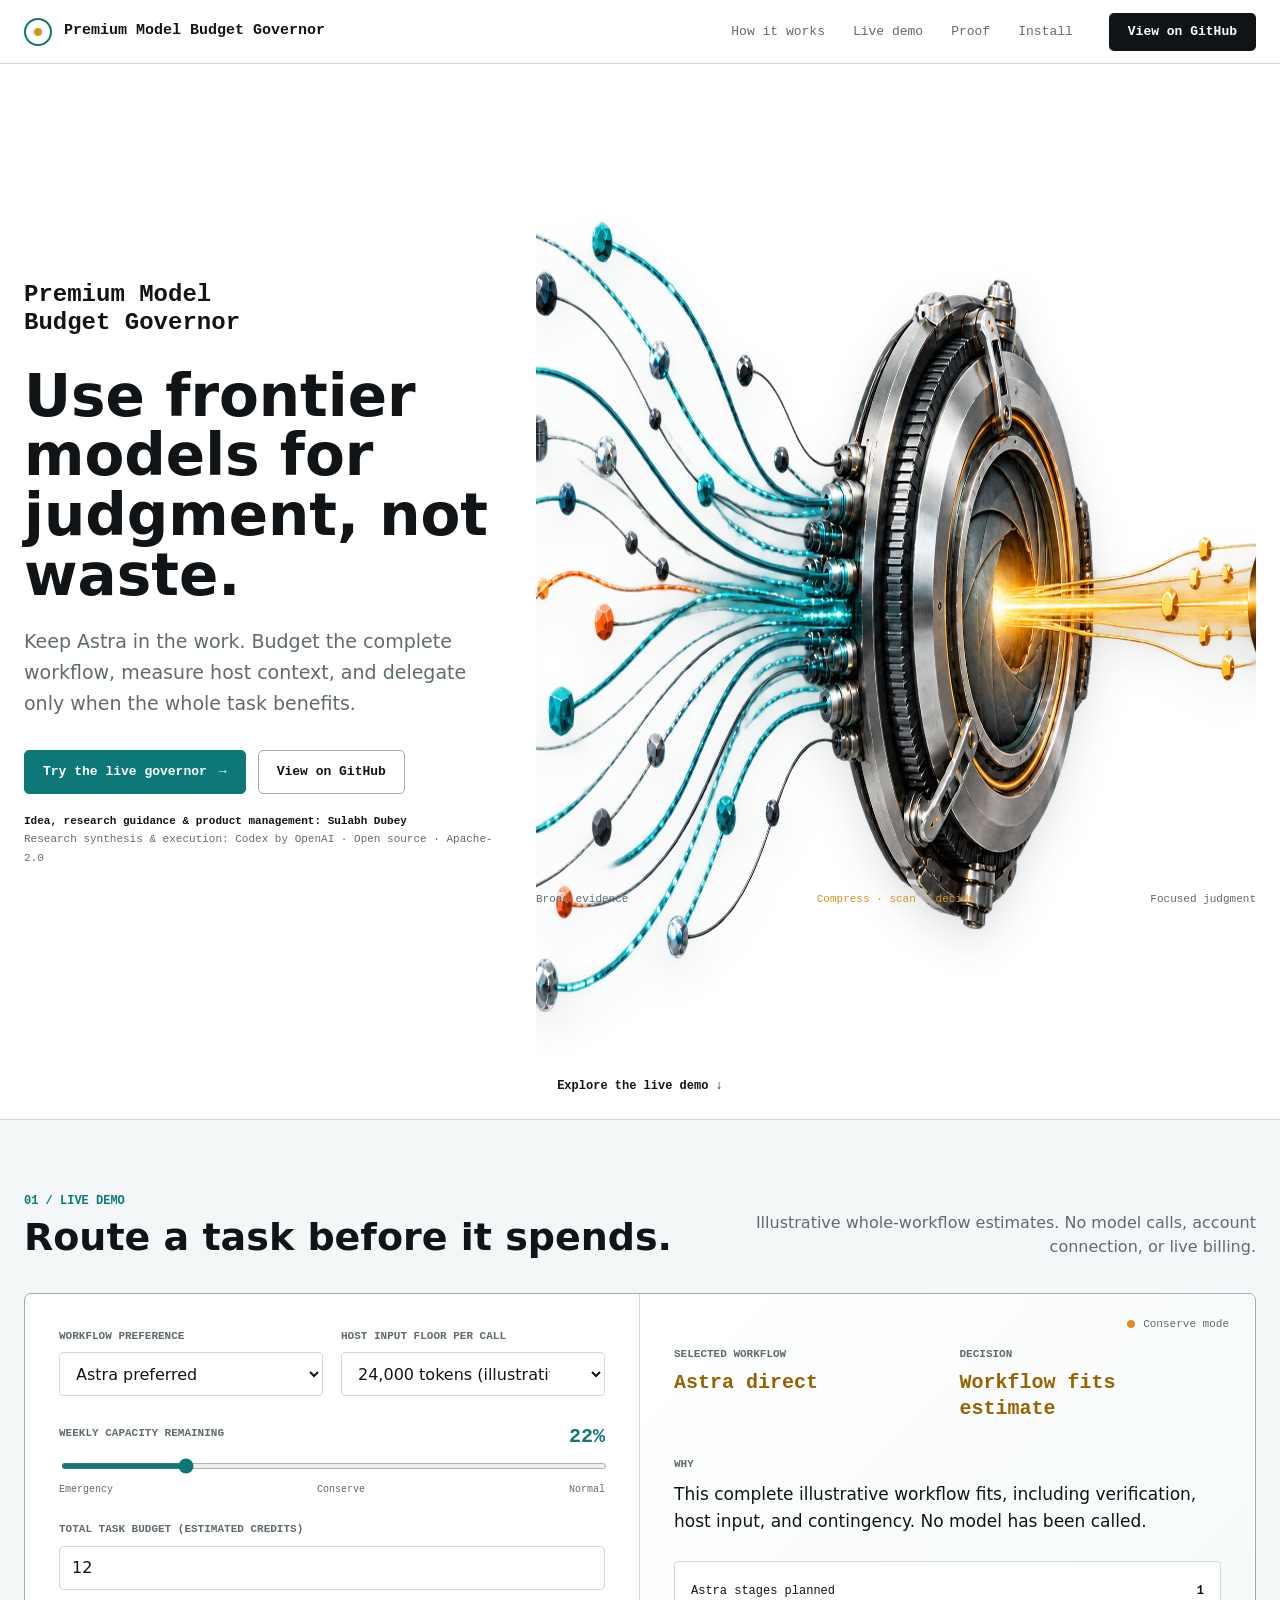
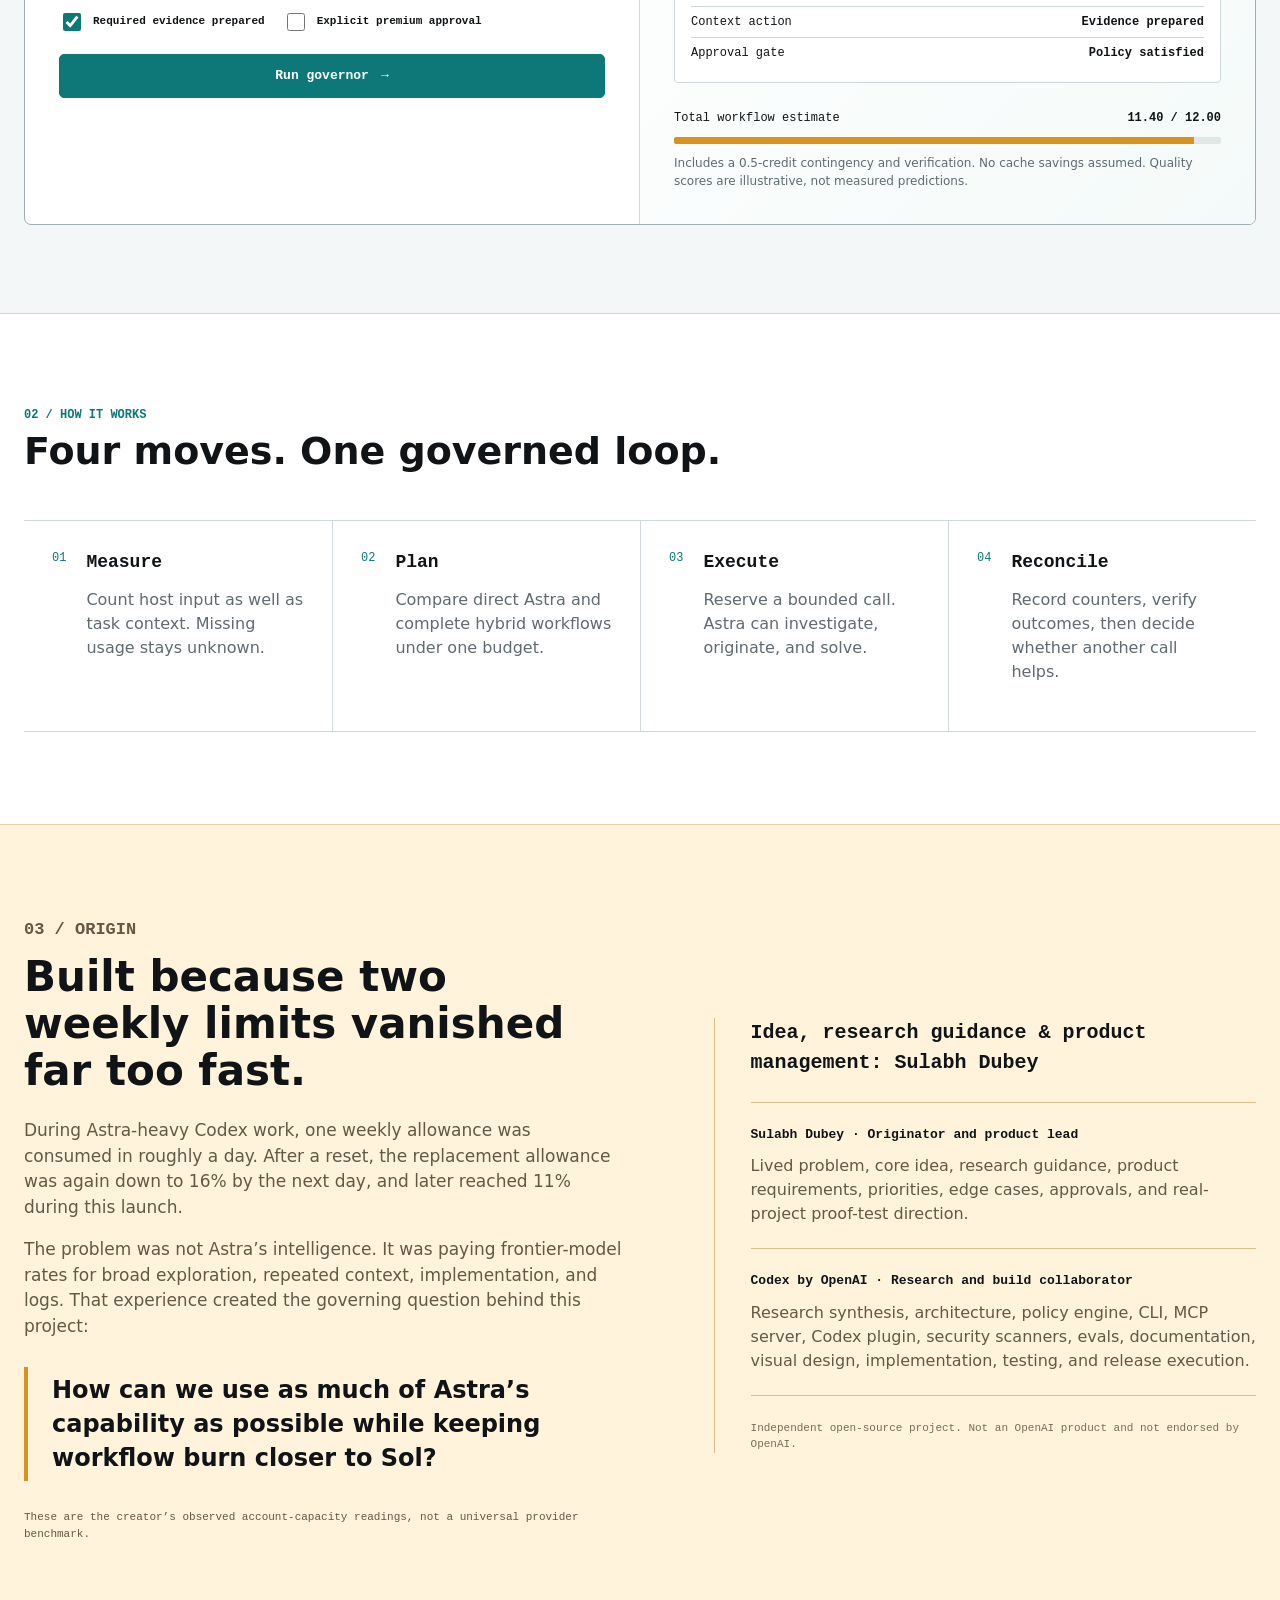
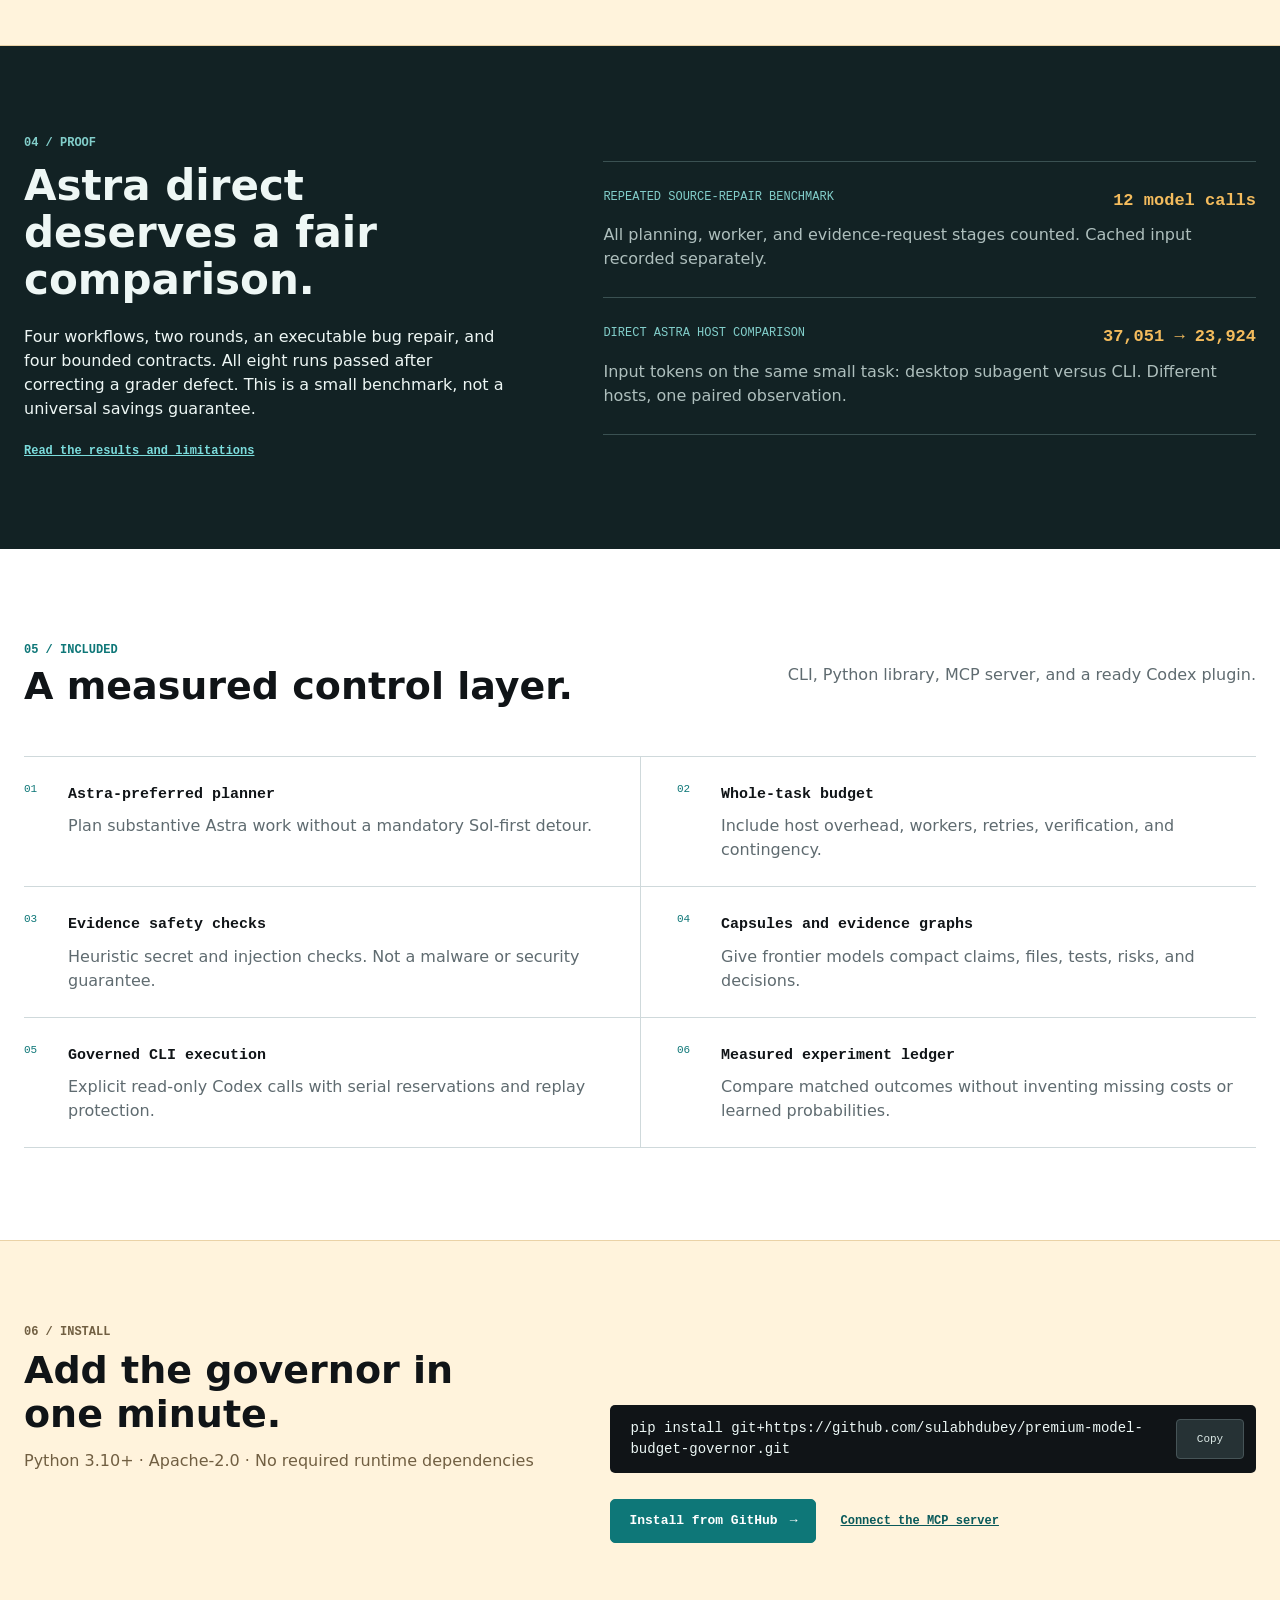
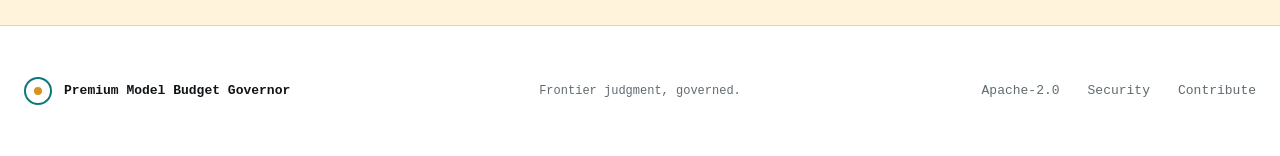
==== commit e8295e20: "Release measured Astra-preferred workflows and governed execution" ====
--- a/site/index.html
+++ b/site/index.html
@@ -3,11 +3,12 @@
   <head>
     <meta charset="utf-8">
     <meta name="viewport" content="width=device-width, initial-scale=1">
-    <meta name="description" content="Route broad AI work to efficient models and reserve frontier models for compact, scanned decisions.">
+    <meta name="description" content="Use Astra directly or in a measured hybrid workflow. Govern full-task costs, host context, and actual usage.">
     <meta name="theme-color" content="#ffffff">
     <title>Premium Model Budget Governor</title>
     <link rel="icon" href="data:image/svg+xml,<svg xmlns=%22http://www.w3.org/2000/svg%22 viewBox=%220 0 64 64%22><circle cx=%2232%22 cy=%2232%22 r=%2226%22 fill=%22none%22 stroke=%22%230e7778%22 stroke-width=%226%22/><circle cx=%2232%22 cy=%2232%22 r=%228%22 fill=%22%23d89220%22/></svg>">
     <link rel="stylesheet" href="styles.css">
+    <script src="workflows.js" defer></script>
     <script src="app.js" defer></script>
   </head>
   <body>
@@ -42,7 +43,7 @@
         <div class="hero-copy">
           <h1 id="hero-title">Premium Model<br>Budget Governor</h1>
           <p class="hero-statement">Use frontier models for judgment, not waste.</p>
-          <p class="hero-description">Route broad work to efficient models. Send premium models only compact, scanned decision packets. Keep the intelligence while governing the burn.</p>
+          <p class="hero-description">Keep Astra in the work. Budget the complete workflow, measure host context, and delegate only when the whole task benefits.</p>
           <div class="hero-actions">
             <a class="button button-primary" href="#demo">Try the live governor <span aria-hidden="true">→</span></a>
             <a class="button button-secondary" href="https://github.com/sulabhdubey/premium-model-budget-governor">View on GitHub</a>
@@ -66,28 +67,25 @@
             <p class="section-index">01 / Live demo</p>
             <h2 id="demo-title">Route a task before it spends.</h2>
           </div>
-          <p>Runs locally in your browser. No prompt or project data leaves this page.</p>
+          <p>Illustrative whole-workflow estimates. No model calls, account connection, or live billing.</p>
         </div>
 
         <div class="workbench page-shell">
           <form class="route-form" id="route-form">
             <div class="field-grid">
               <label>
-                <span>Task type</span>
-                <select id="task-type">
-                  <option value="repo_exploration">Repository exploration</option>
-                  <option value="implementation">Feature implementation</option>
-                  <option value="frontier_architecture">Frontier architecture</option>
-                  <option value="critical_security">Critical security review</option>
-                  <option value="final_release_review">Final release review</option>
+                <span>Workflow preference</span>
+                <select id="workflow-mode">
+                  <option value="astra_preferred">Astra preferred</option>
+                  <option value="economy">Lowest estimated cost</option>
                 </select>
               </label>
               <label>
-                <span>Requested model</span>
-                <select id="requested-model">
-                  <option value="gpt-6-astra">GPT-6 Astra</option>
-                  <option value="gpt-5.6-sol">GPT-5.6 Sol</option>
-                  <option value="gpt-5.6-terra">GPT-5.6 Terra</option>
+                <span>Host input floor per call</span>
+                <select id="host-context">
+                  <option value="24000">24,000 tokens (illustrative CLI)</option>
+                  <option value="38000">38,000 tokens (illustrative desktop)</option>
+                  <option value="0">Unmeasured</option>
                 </select>
               </label>
             </div>
@@ -100,12 +98,12 @@
             <div class="range-scale" aria-hidden="true"><span>Emergency</span><span>Conserve</span><span>Normal</span></div>
 
             <label>
-              <span>Task description</span>
-              <textarea id="task-description" rows="5">Review a launch candidate after implementation and tests. Decide whether the evidence supports release or needs one focused patch.</textarea>
+              <span>Total task budget (estimated credits)</span>
+              <input id="task-budget" type="number" min="0" max="100" step="0.1" value="12" required>
             </label>
 
             <div class="option-row">
-              <label class="check-control"><input id="broad-context" type="checkbox" checked><span>Broad repository context</span></label>
+              <label class="check-control"><input id="evidence-ready" type="checkbox" checked><span>Required evidence prepared</span></label>
               <label class="check-control"><input id="explicit-approval" type="checkbox"><span>Explicit premium approval</span></label>
             </div>
 
@@ -119,27 +117,27 @@
             </div>
             <div class="result-head">
               <div>
-                <span class="result-label">Recommended model</span>
-                <strong id="recommended-model">GPT-5.6 Sol</strong>
+                <span class="result-label">Selected workflow</span>
+                <strong id="recommended-model">Astra direct</strong>
               </div>
               <div>
                 <span class="result-label">Decision</span>
-                <strong id="decision-label">Route to efficient model</strong>
+                <strong id="decision-label">Estimate pending</strong>
               </div>
             </div>
             <div class="result-why">
               <span class="result-label">Why</span>
-              <p id="decision-reason">Broad exploration is a low-leverage use of premium context. Compress the evidence first.</p>
+              <p id="decision-reason">Compare complete workflows including verification and contingency.</p>
             </div>
             <div class="decision-contract">
-              <div class="contract-line"><span>Premium turns allowed</span><strong id="turns-allowed">0</strong></div>
+              <div class="contract-line"><span>Astra stages planned</span><strong id="turns-allowed">0</strong></div>
               <div class="contract-line"><span>Context action</span><strong id="context-action">Compress</strong></div>
               <div class="contract-line"><span>Approval gate</span><strong id="approval-gate">Required</strong></div>
             </div>
             <div class="parity-meter">
-              <div class="meter-title"><span>Sol-parity ceiling</span><strong id="parity-value">40%</strong></div>
+              <div class="meter-title"><span>Total workflow estimate</span><strong id="parity-value">Pending</strong></div>
               <div class="meter-track"><span id="meter-fill"></span></div>
-              <p id="parity-note">Astra context should stay at or below 40% of the equivalent Sol workflow.</p>
+              <p id="parity-note">Includes a 0.5-credit contingency and verification. No cache savings assumed. Quality scores are illustrative, not measured predictions.</p>
             </div>
           </section>
         </div>
@@ -153,10 +151,10 @@
           </div>
         </div>
         <ol class="workflow-rail">
-          <li><span class="step-number">01</span><div><h3>Explore</h3><p>Efficient models read broadly, test ideas, edit files, and inspect logs.</p></div></li>
-          <li><span class="step-number">02</span><div><h3>Compress</h3><p>Rank evidence, scan secrets and injection, then score a bounded capsule.</p></div></li>
-          <li><span class="step-number">03</span><div><h3>Judge</h3><p>A premium model receives one exact decision question, not the whole repo.</p></div></li>
-          <li><span class="step-number">04</span><div><h3>Learn</h3><p>Prompt-free telemetry records whether premium judgment changed the outcome.</p></div></li>
+          <li><span class="step-number">01</span><div><h3>Measure</h3><p>Count host input as well as task context. Missing usage stays unknown.</p></div></li>
+          <li><span class="step-number">02</span><div><h3>Plan</h3><p>Compare direct Astra and complete hybrid workflows under one budget.</p></div></li>
+          <li><span class="step-number">03</span><div><h3>Execute</h3><p>Reserve a bounded call. Astra can investigate, originate, and solve.</p></div></li>
+          <li><span class="step-number">04</span><div><h3>Reconcile</h3><p>Record counters, verify outcomes, then decide whether another call helps.</p></div></li>
         </ol>
       </section>
 
@@ -191,19 +189,20 @@
         <div class="page-shell proof-layout">
           <div>
             <p class="section-index">04 / Proof</p>
-            <h2 id="proof-title">The best premium call is sometimes the one you withhold.</h2>
-            <p>Two sanitized local project tests at roughly 12% weekly capacity produced the same honest result: use Sol now, preserve Astra for an unresolved decision.</p>
+            <h2 id="proof-title">Astra direct deserves a fair comparison.</h2>
+            <p>Four workflows, two rounds, an executable bug repair, and four bounded contracts. All eight runs passed after correcting a grader defect. This is a small benchmark, not a universal savings guarantee.</p>
+            <a class="text-link" href="https://github.com/sulabhdubey/premium-model-budget-governor/blob/main/docs/BENCHMARK_RESULTS.md">Read the results and limitations</a>
           </div>
           <div class="proof-records">
             <article>
-              <span>Architecture review</span>
-              <strong>0 Astra turns</strong>
-              <p>Existing invariants resolved the decision. The capsule was correctly withheld.</p>
+              <span>Repeated source-repair benchmark</span>
+              <strong>12 model calls</strong>
+              <p>All planning, worker, and evidence-request stages counted. Cached input recorded separately.</p>
             </article>
             <article>
-              <span>Release security review</span>
-              <strong>76% avoided overhead</strong>
-              <p>Shadow Mode after Sol would have cost more than Sol-only for the current evidence state.</p>
+              <span>Direct Astra host comparison</span>
+              <strong>37,051 → 23,924</strong>
+              <p>Input tokens on the same small task: desktop subagent versus CLI. Different hosts, one paired observation.</p>
             </article>
           </div>
         </div>
@@ -213,17 +212,17 @@
         <div class="section-heading compact-heading">
           <div>
             <p class="section-index">05 / Included</p>
-            <h2 id="inventory-title">A complete control layer.</h2>
+            <h2 id="inventory-title">A measured control layer.</h2>
           </div>
           <p>CLI, Python library, MCP server, and a ready Codex plugin.</p>
         </div>
         <ul class="inventory-list">
-          <li><span>01</span><div><strong>Deterministic router</strong><p>Allow, block, request approval, or route to a cheaper model.</p></div></li>
-          <li><span>02</span><div><strong>Sol-parity estimator</strong><p>Keep premium billable token volume inside a comparable budget.</p></div></li>
-          <li><span>03</span><div><strong>Context Poison Firewall</strong><p>Scan untrusted evidence for secrets and prompt-injection patterns.</p></div></li>
+          <li><span>01</span><div><strong>Astra-preferred planner</strong><p>Plan substantive Astra work without a mandatory Sol-first detour.</p></div></li>
+          <li><span>02</span><div><strong>Whole-task budget</strong><p>Include host overhead, workers, retries, verification, and contingency.</p></div></li>
+          <li><span>03</span><div><strong>Evidence safety checks</strong><p>Heuristic secret and injection checks. Not a malware or security guarantee.</p></div></li>
           <li><span>04</span><div><strong>Capsules and evidence graphs</strong><p>Give frontier models compact claims, files, tests, risks, and decisions.</p></div></li>
-          <li><span>05</span><div><strong>Shadow Mode and tournaments</strong><p>Use premium intelligence as the judge over efficient model work.</p></div></li>
-          <li><span>06</span><div><strong>Learning ledger</strong><p>Calibrate future routing from outcomes without storing raw prompts.</p></div></li>
+          <li><span>05</span><div><strong>Governed CLI execution</strong><p>Explicit read-only Codex calls with serial reservations and replay protection.</p></div></li>
+          <li><span>06</span><div><strong>Measured experiment ledger</strong><p>Compare matched outcomes without inventing missing costs or learned probabilities.</p></div></li>
         </ul>
       </section>
 
--- a/site/styles.css
+++ b/site/styles.css
@@ -42,6 +42,7 @@
 .button:focus-visible, a:focus-visible, button:focus-visible, input:focus-visible, select:focus-visible, textarea:focus-visible { outline: 3px solid rgba(14,119,120,.28); outline-offset: 3px; }
 .button-primary { color: white; background: var(--teal); border-color: var(--teal); }
 .button-primary:hover { background: var(--teal-dark); }
+.proof-band .text-link { color: #7cdddd; }
 .button-secondary { color: var(--ink); background: white; border-color: var(--line-strong); }
 .button-secondary:hover { border-color: var(--ink); }
 .button-dark { color: white; background: var(--ink); }
@@ -73,7 +74,8 @@
 .route-form { border-right: 1px solid var(--line); }
 .route-form label > span, .range-label span, .result-label { display: block; margin-bottom: 8px; color: var(--muted); font-family: var(--mono); font-size: 11px; font-weight: 700; text-transform: uppercase; }
 .field-grid { display: grid; grid-template-columns: 1fr 1fr; gap: 18px; }
-select, textarea { width: 100%; border: 1px solid var(--line); border-radius: 4px; color: var(--ink); background: white; }
+select, textarea, input[type="number"] { width: 100%; border: 1px solid var(--line); border-radius: 4px; color: var(--ink); background: white; }
+input[type="number"] { height: 44px; padding: 0 12px; }
 select { height: 44px; padding: 0 38px 0 12px; }
 textarea { padding: 12px; resize: vertical; line-height: 1.5; }
 .range-label { display: flex; justify-content: space-between; align-items: center; margin-top: 26px; }
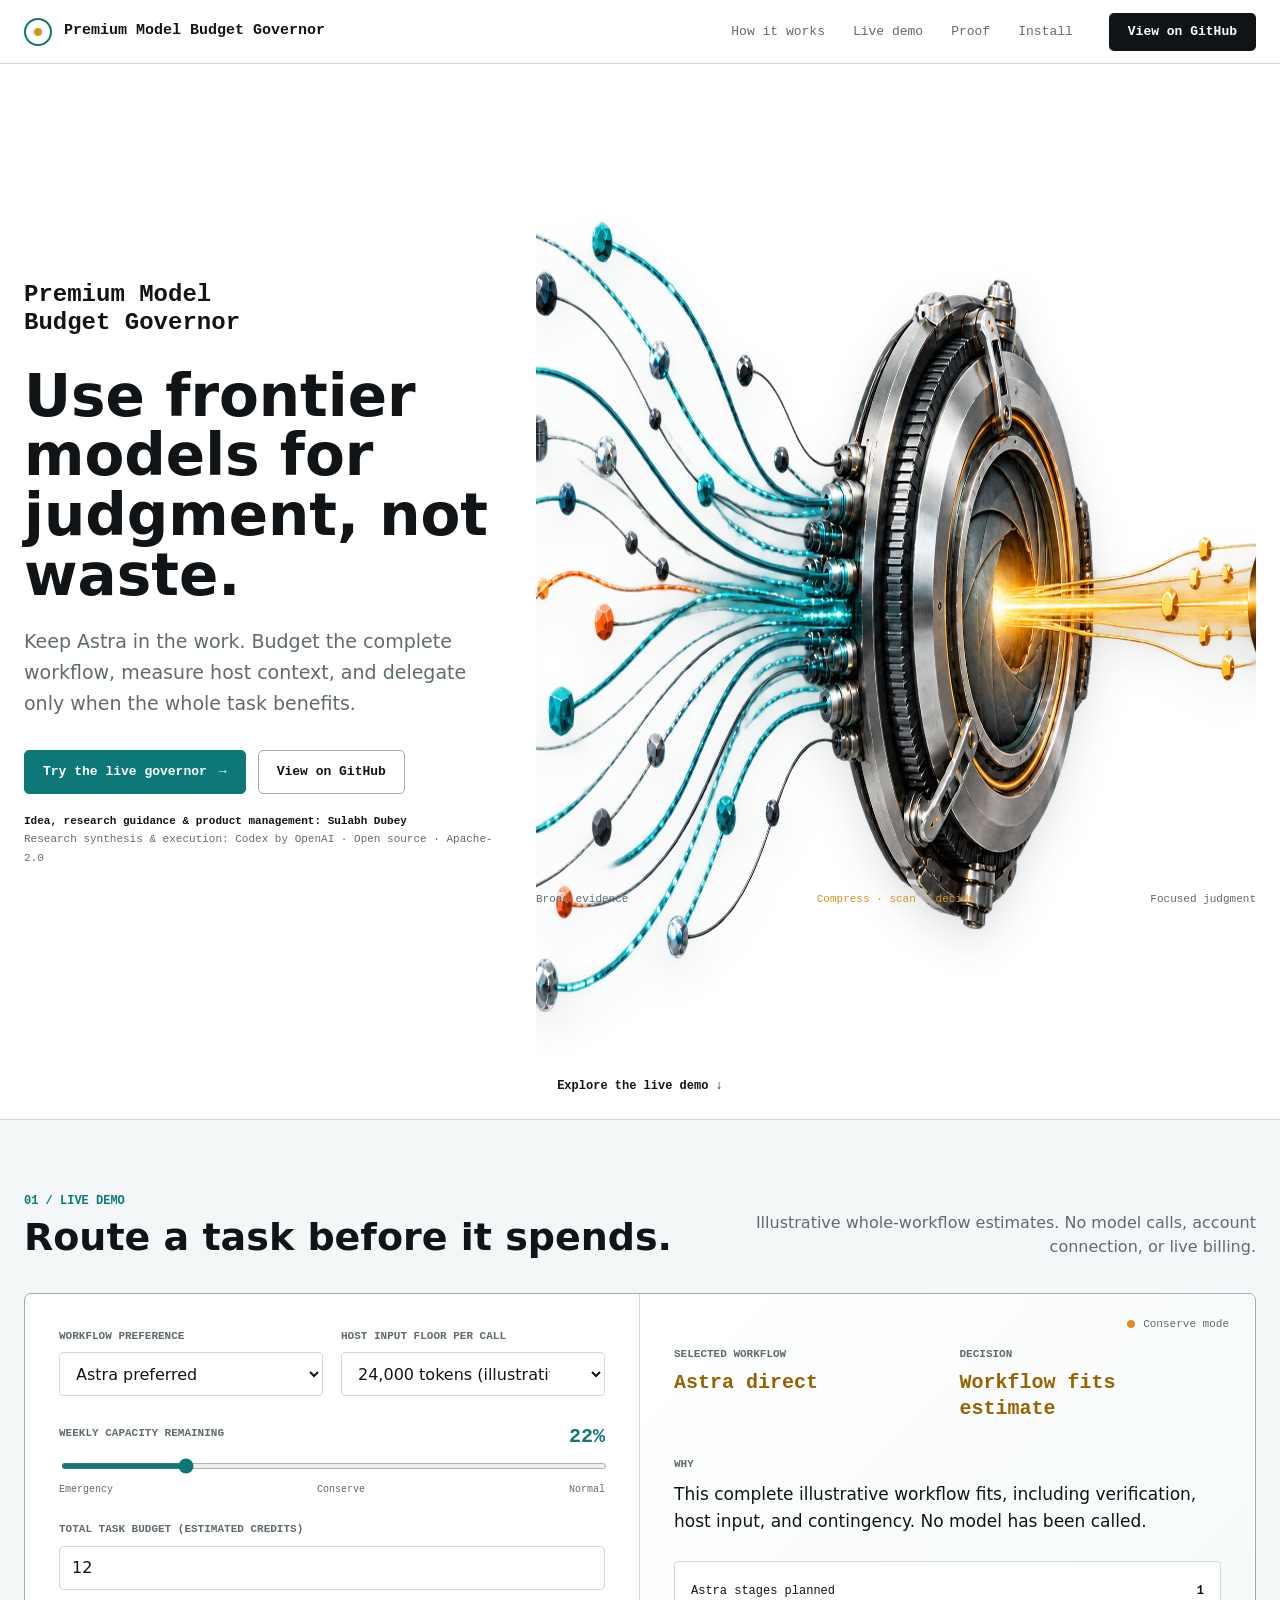
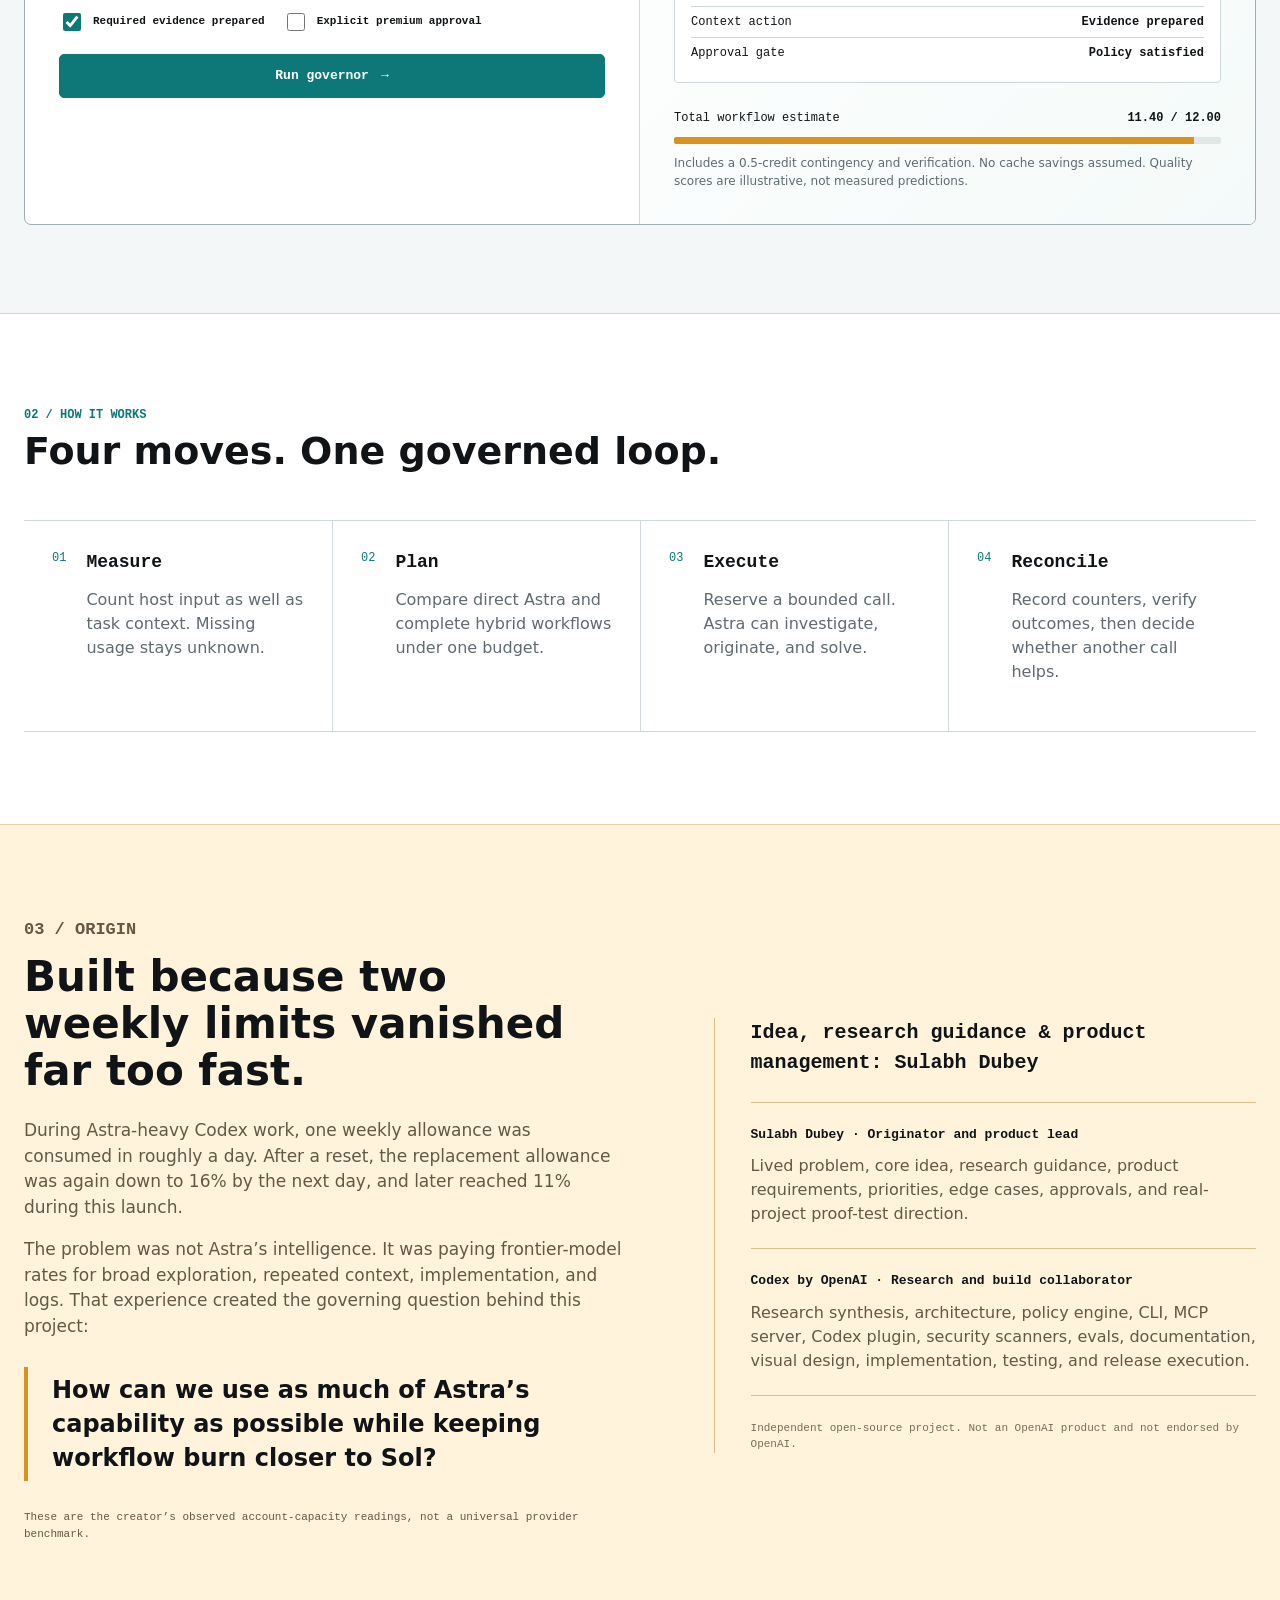
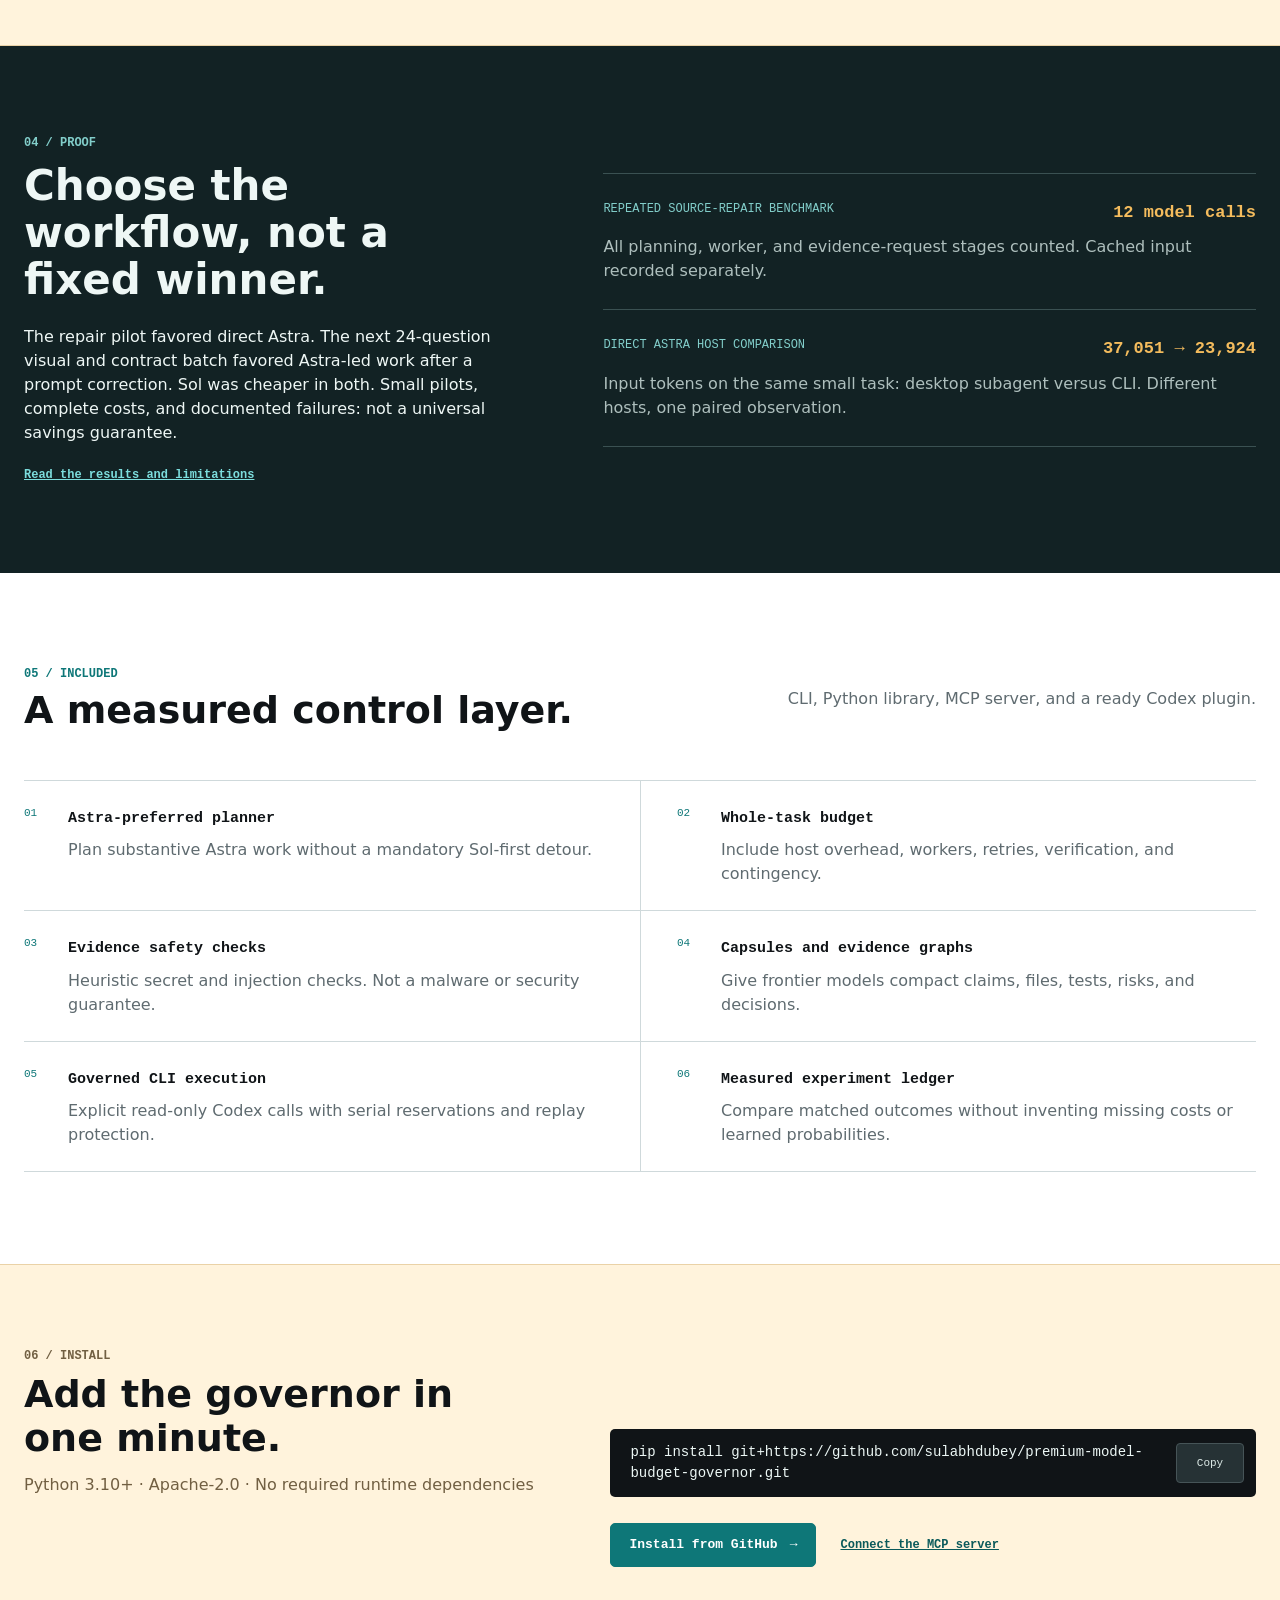
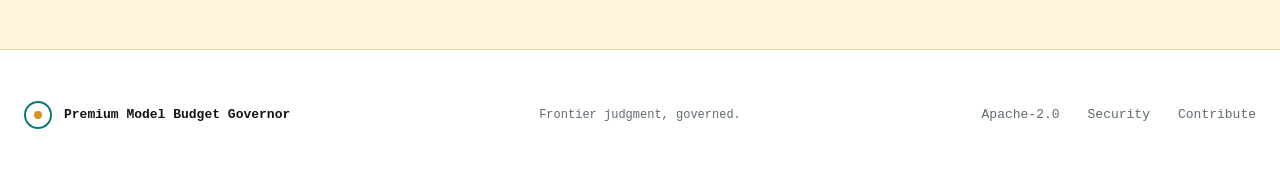
==== commit 688a7a18: "Release v0.3 capability controls and measured multimodal pilot" ====
--- a/site/index.html
+++ b/site/index.html
@@ -189,8 +189,8 @@
         <div class="page-shell proof-layout">
           <div>
             <p class="section-index">04 / Proof</p>
-            <h2 id="proof-title">Astra direct deserves a fair comparison.</h2>
-            <p>Four workflows, two rounds, an executable bug repair, and four bounded contracts. All eight runs passed after correcting a grader defect. This is a small benchmark, not a universal savings guarantee.</p>
+            <h2 id="proof-title">Choose the workflow, not a fixed winner.</h2>
+            <p>The repair pilot favored direct Astra. The next 24-question visual and contract batch favored Astra-led work after a prompt correction. Sol was cheaper in both. Small pilots, complete costs, and documented failures: not a universal savings guarantee.</p>
             <a class="text-link" href="https://github.com/sulabhdubey/premium-model-budget-governor/blob/main/docs/BENCHMARK_RESULTS.md">Read the results and limitations</a>
           </div>
           <div class="proof-records">
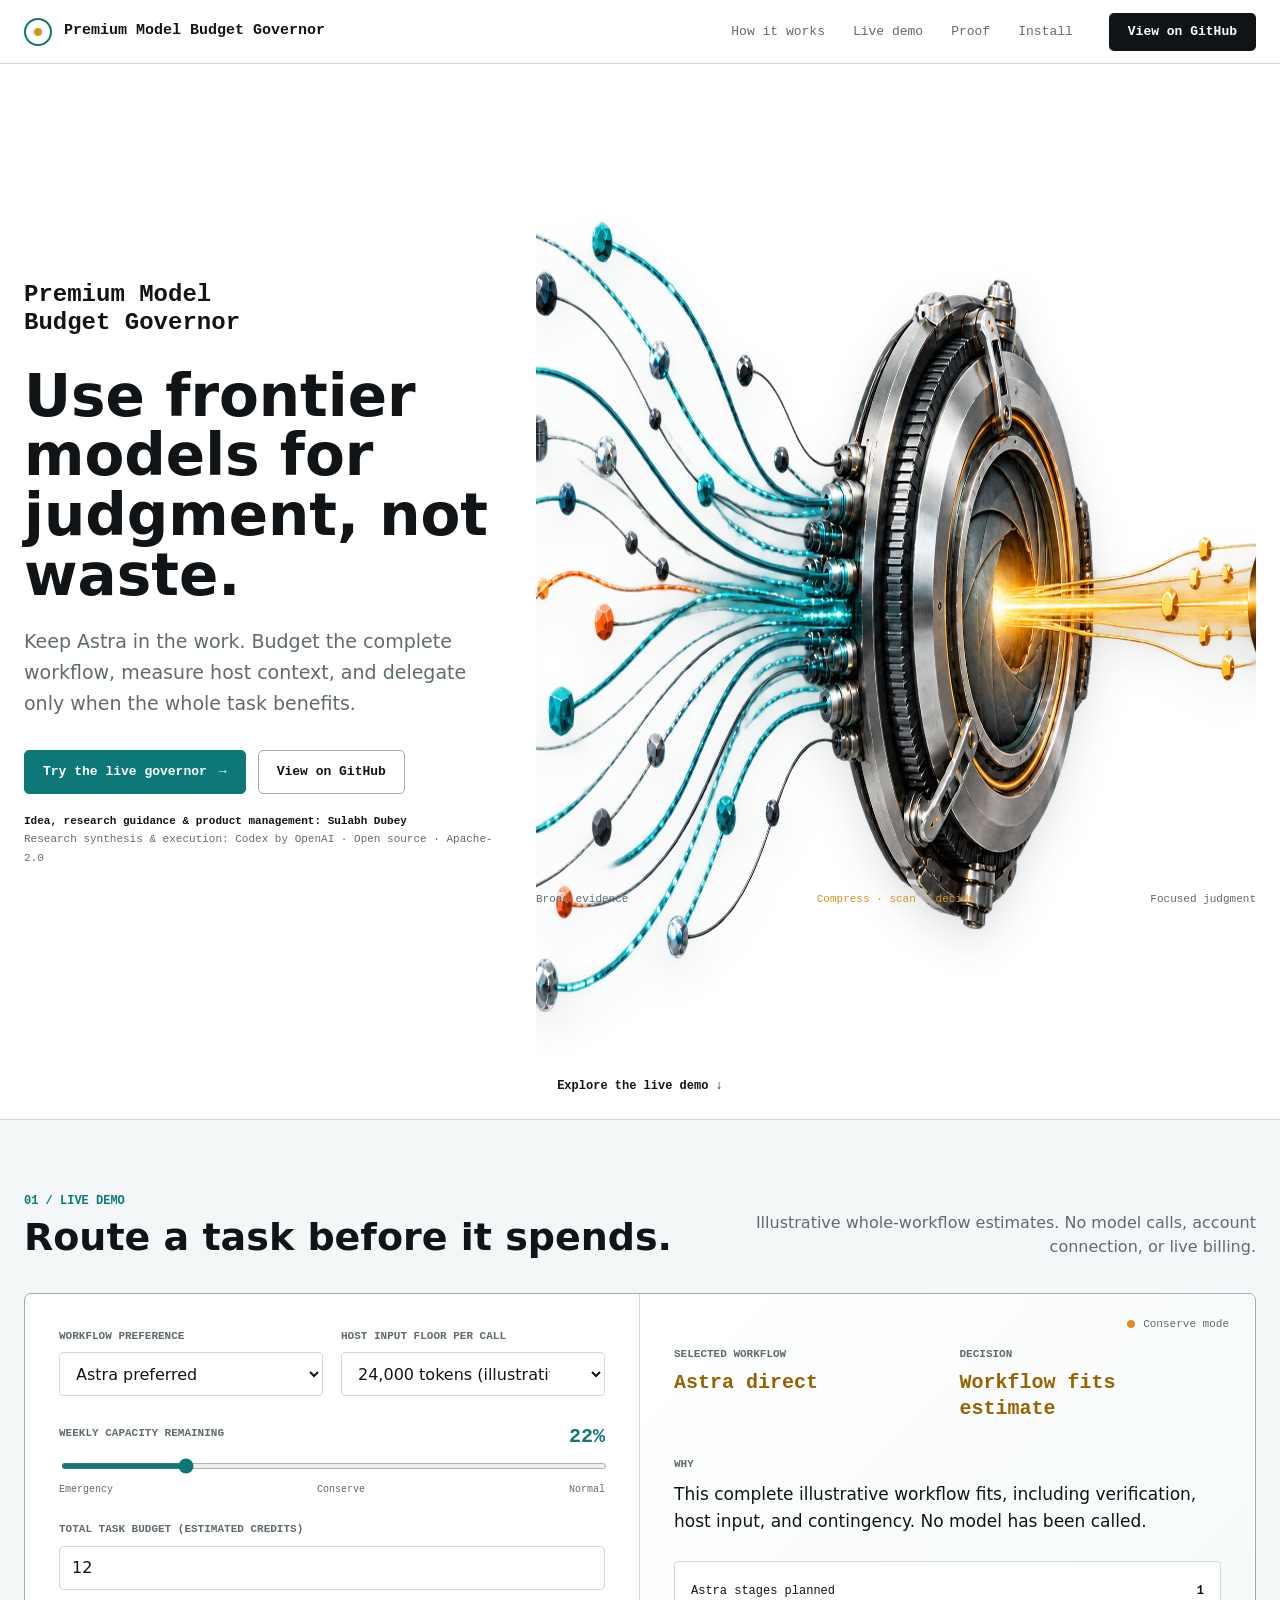
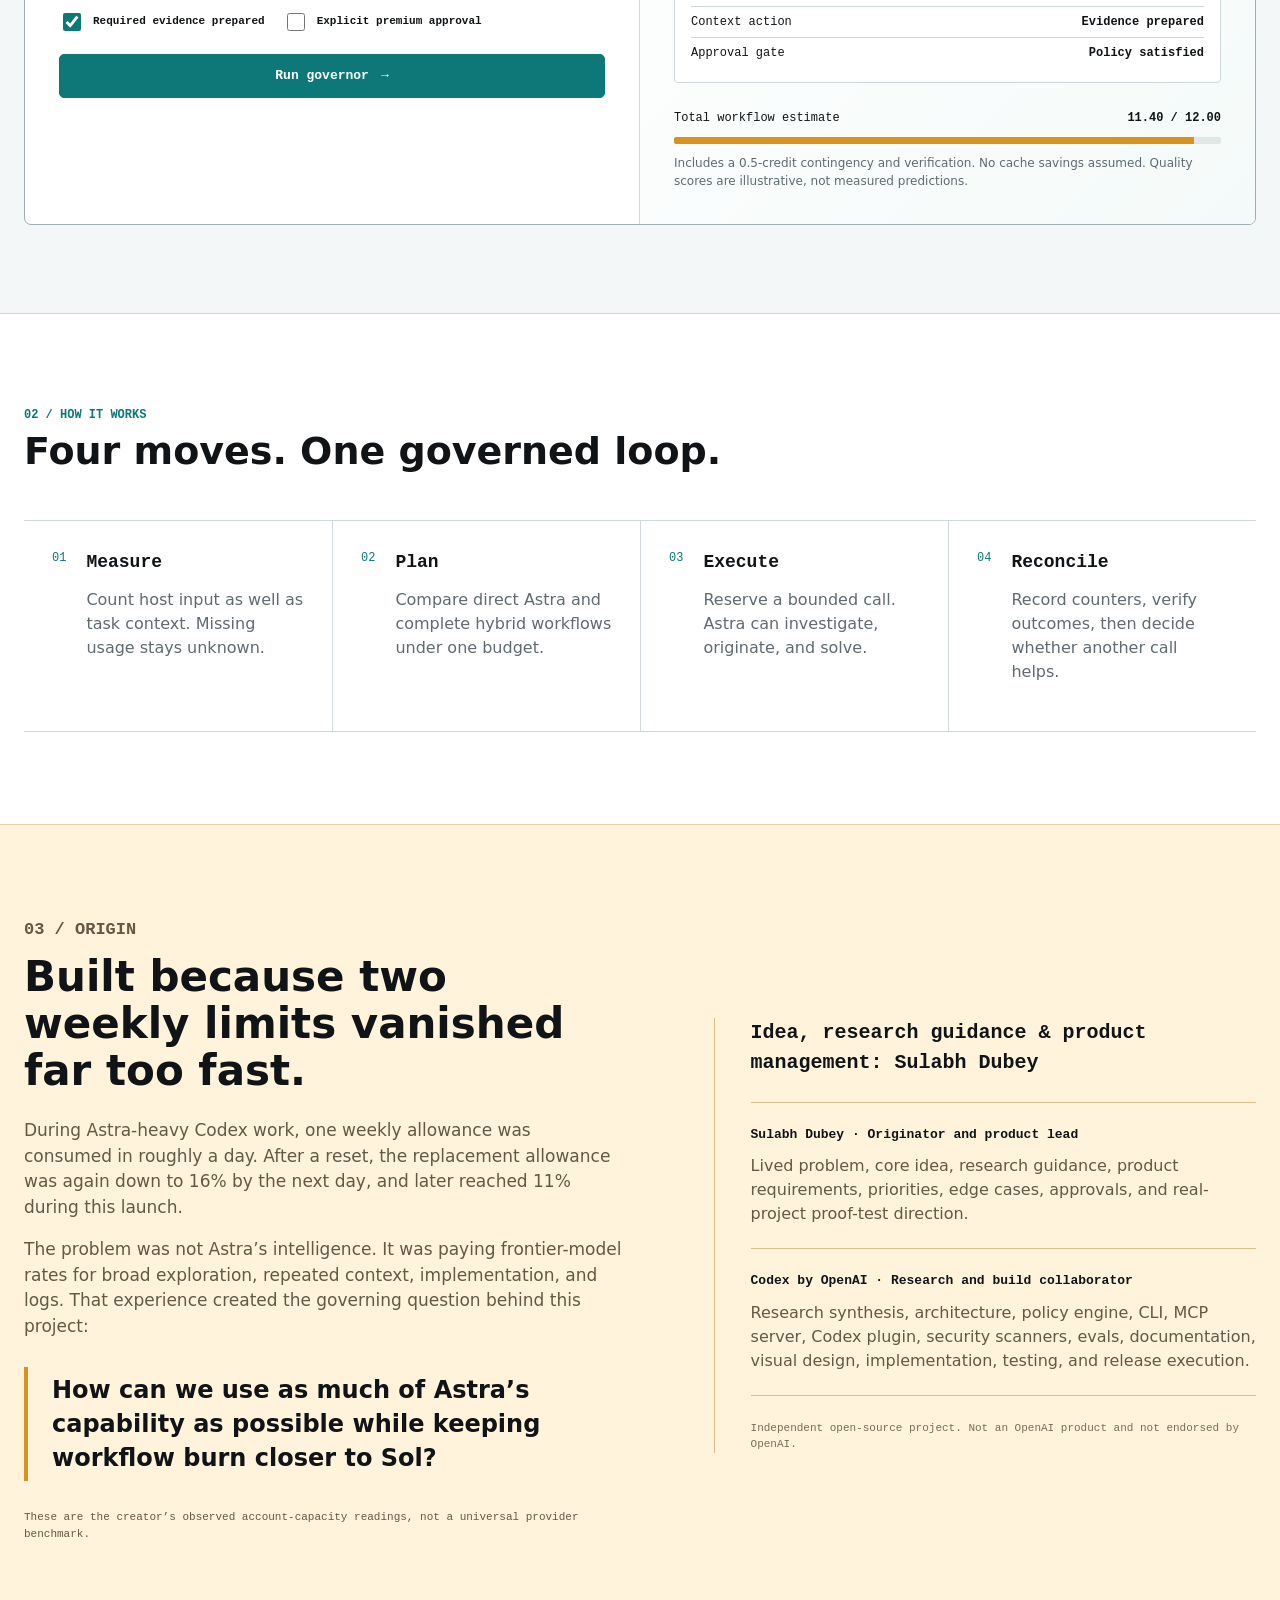
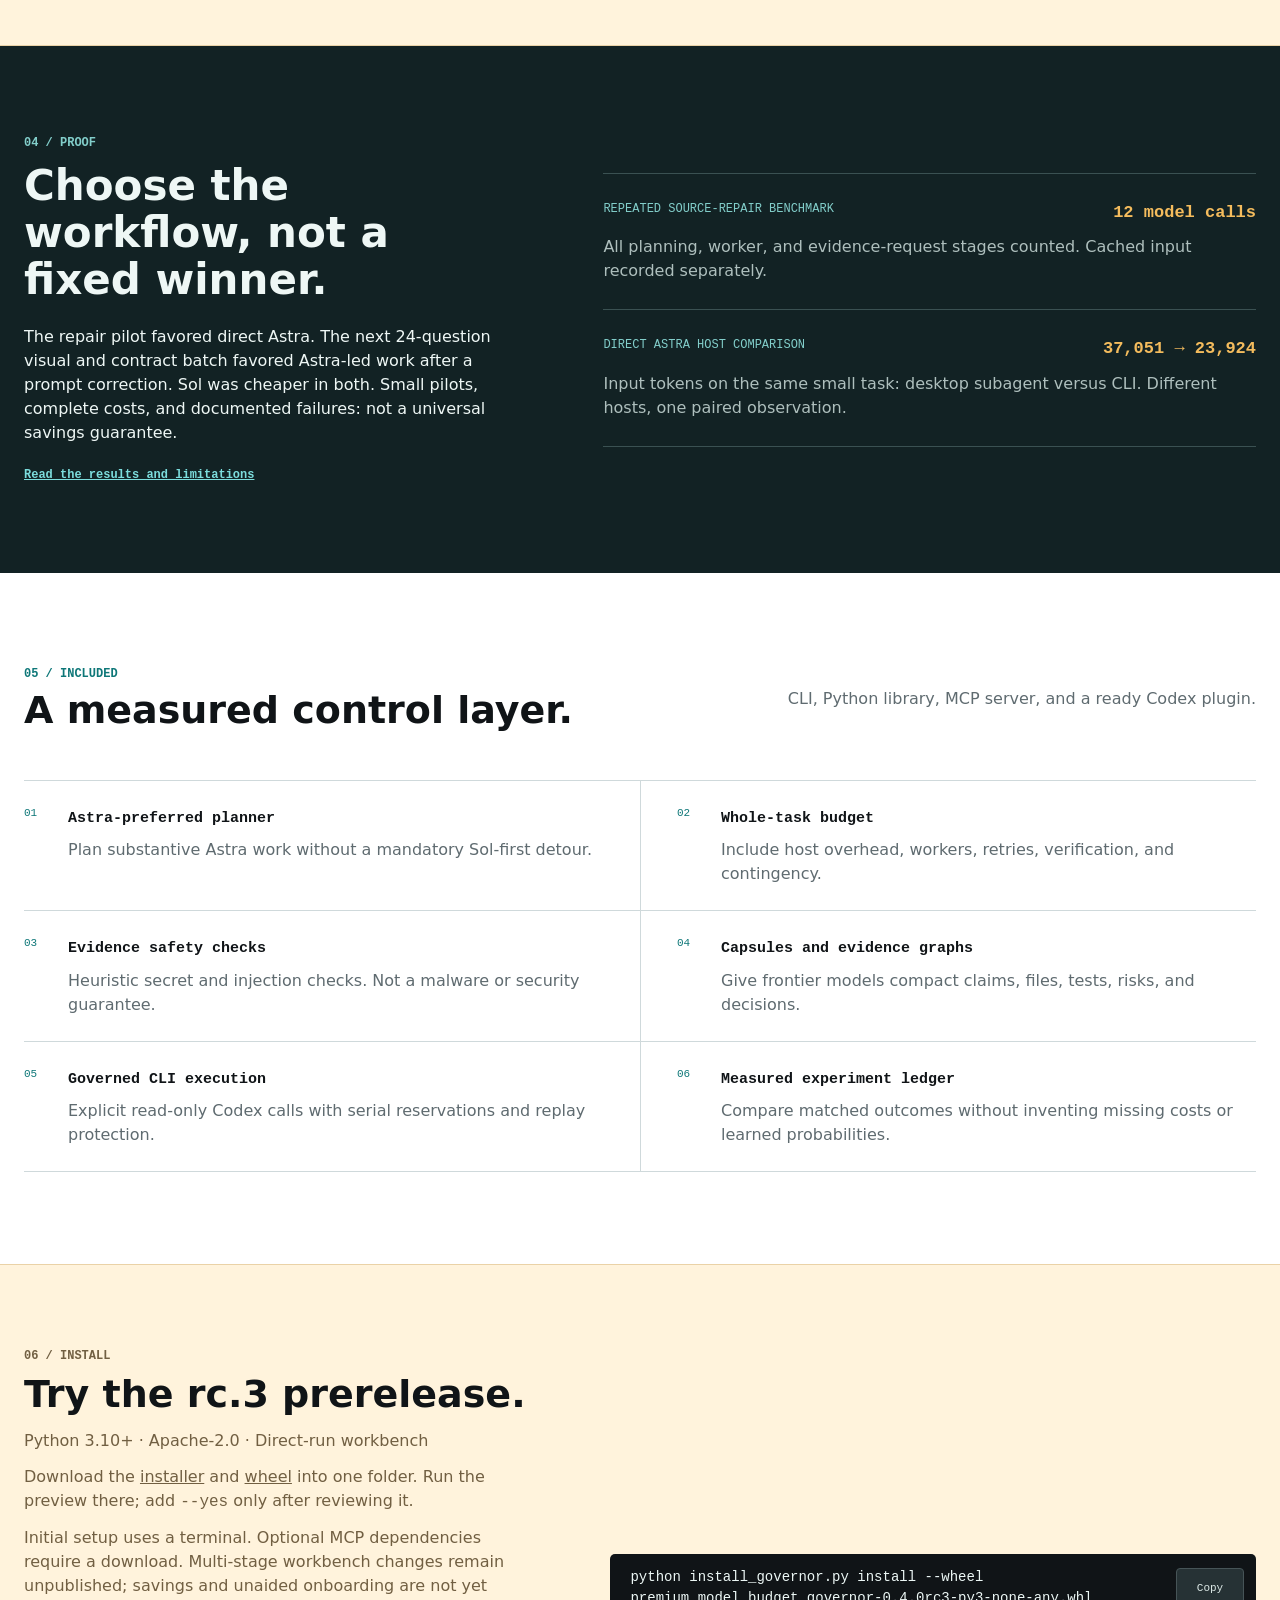
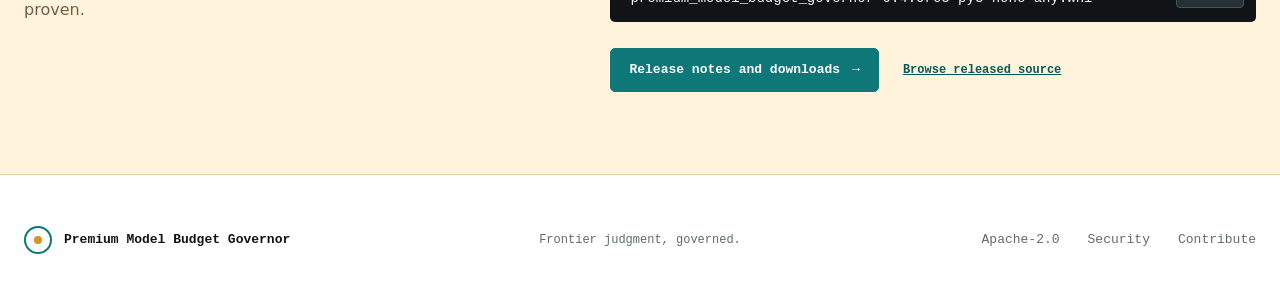
==== commit c85eed58: "Add qualified dev2 workflows, receipts, chooser and release guidance" ====
--- a/site/index.html
+++ b/site/index.html
@@ -230,17 +230,19 @@
         <div class="page-shell install-layout">
           <div>
             <p class="section-index">06 / Install</p>
-            <h2 id="install-title">Add the governor in one minute.</h2>
-            <p>Python 3.10+ · Apache-2.0 · No required runtime dependencies</p>
+            <h2 id="install-title">Try the rc.3 prerelease.</h2>
+            <p>Python 3.10+ · Apache-2.0 · Direct-run workbench</p>
+            <p>Download the <a href="https://github.com/sulabhdubey/premium-model-budget-governor/releases/download/v0.4.0-rc.3/install_governor.py">installer</a> and <a href="https://github.com/sulabhdubey/premium-model-budget-governor/releases/download/v0.4.0-rc.3/premium_model_budget_governor-0.4.0rc3-py3-none-any.whl">wheel</a> into one folder. Run the preview there; add <code>--yes</code> only after reviewing it.</p>
+            <p>Initial setup uses a terminal. Optional MCP dependencies require a download. Multi-stage workbench changes remain unpublished; savings and unaided onboarding are not yet proven.</p>
           </div>
           <div class="command-block">
-            <code id="install-command">pip install git+https://github.com/sulabhdubey/premium-model-budget-governor.git</code>
+            <code id="install-command">python install_governor.py install --wheel premium_model_budget_governor-0.4.0rc3-py3-none-any.whl</code>
             <button id="copy-command" type="button" aria-label="Copy install command">Copy</button>
             <span class="sr-only" id="copy-status" role="status" aria-live="polite"></span>
           </div>
           <div class="install-actions">
-            <a class="button button-primary" href="https://github.com/sulabhdubey/premium-model-budget-governor#install">Install from GitHub <span aria-hidden="true">→</span></a>
-            <a class="text-link" href="https://github.com/sulabhdubey/premium-model-budget-governor/blob/main/docs/MCP.md">Connect the MCP server</a>
+            <a class="button button-primary" href="https://github.com/sulabhdubey/premium-model-budget-governor/releases/tag/v0.4.0-rc.3">Release notes and downloads <span aria-hidden="true">→</span></a>
+            <a class="text-link" href="https://github.com/sulabhdubey/premium-model-budget-governor/tree/v0.4.0-rc.3">Browse released source</a>
           </div>
         </div>
       </section>
--- a/site/styles.css
+++ b/site/styles.css
@@ -157,6 +157,9 @@
 .install-layout { display: grid; grid-template-columns: 1fr 1.25fr; gap: 26px 70px; align-items: end; }
 .install-layout h2 { margin: 8px 0 12px; font-size: 38px; line-height: 1.15; }
 .install-layout p { margin: 0; color: #715f42; }
+.install-layout p + p { margin-top: 12px; }
+.install-layout p code { white-space: nowrap; }
+section[id] { scroll-margin-top: 84px; }
 .command-block { min-height: 68px; padding: 0 12px 0 20px; display: flex; align-items: center; justify-content: space-between; gap: 20px; color: #ecf7f5; background: var(--ink); border-radius: 5px; overflow: hidden; }
 .command-block code { min-width: 0; font-family: var(--mono); font-size: 14px; overflow-wrap: anywhere; }
 .command-block button { min-width: 68px; height: 40px; color: #dce9e6; background: #263235; border: 1px solid #465457; border-radius: 4px; font-family: var(--mono); font-size: 11px; cursor: pointer; }
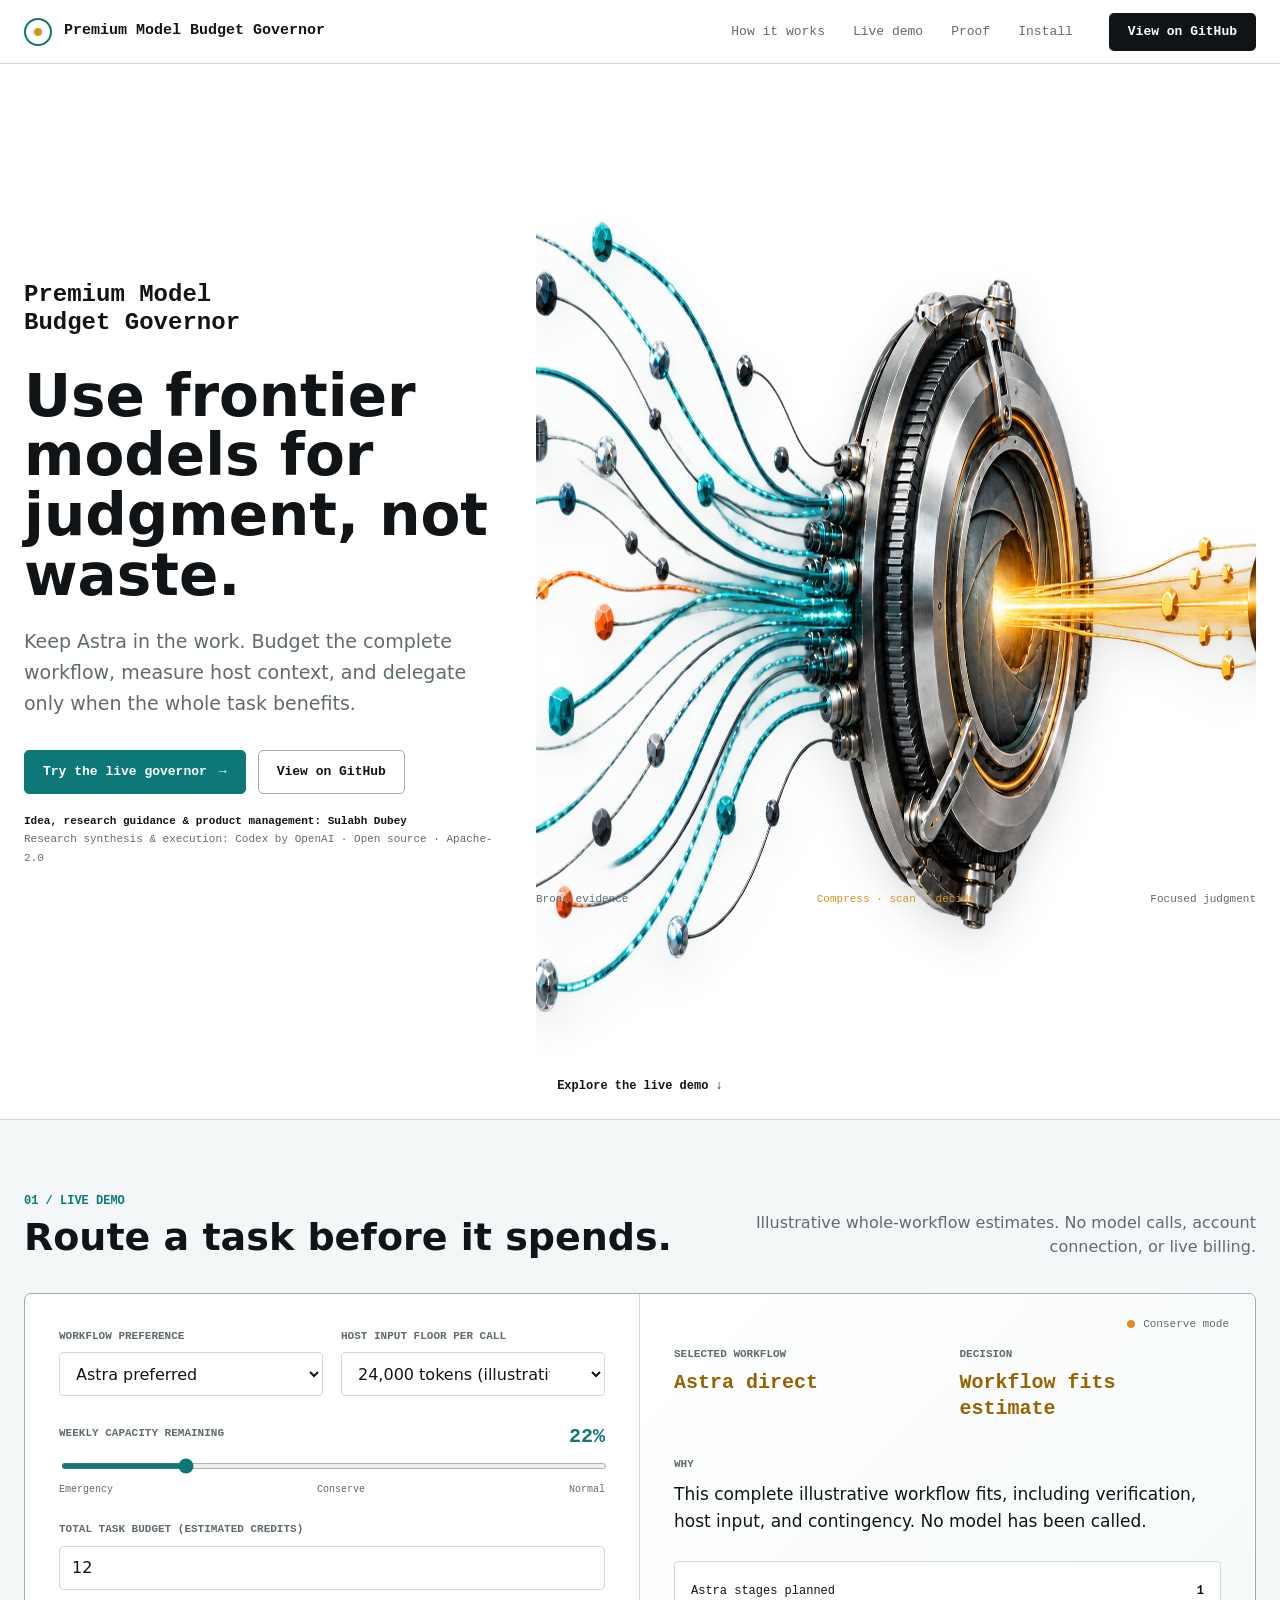
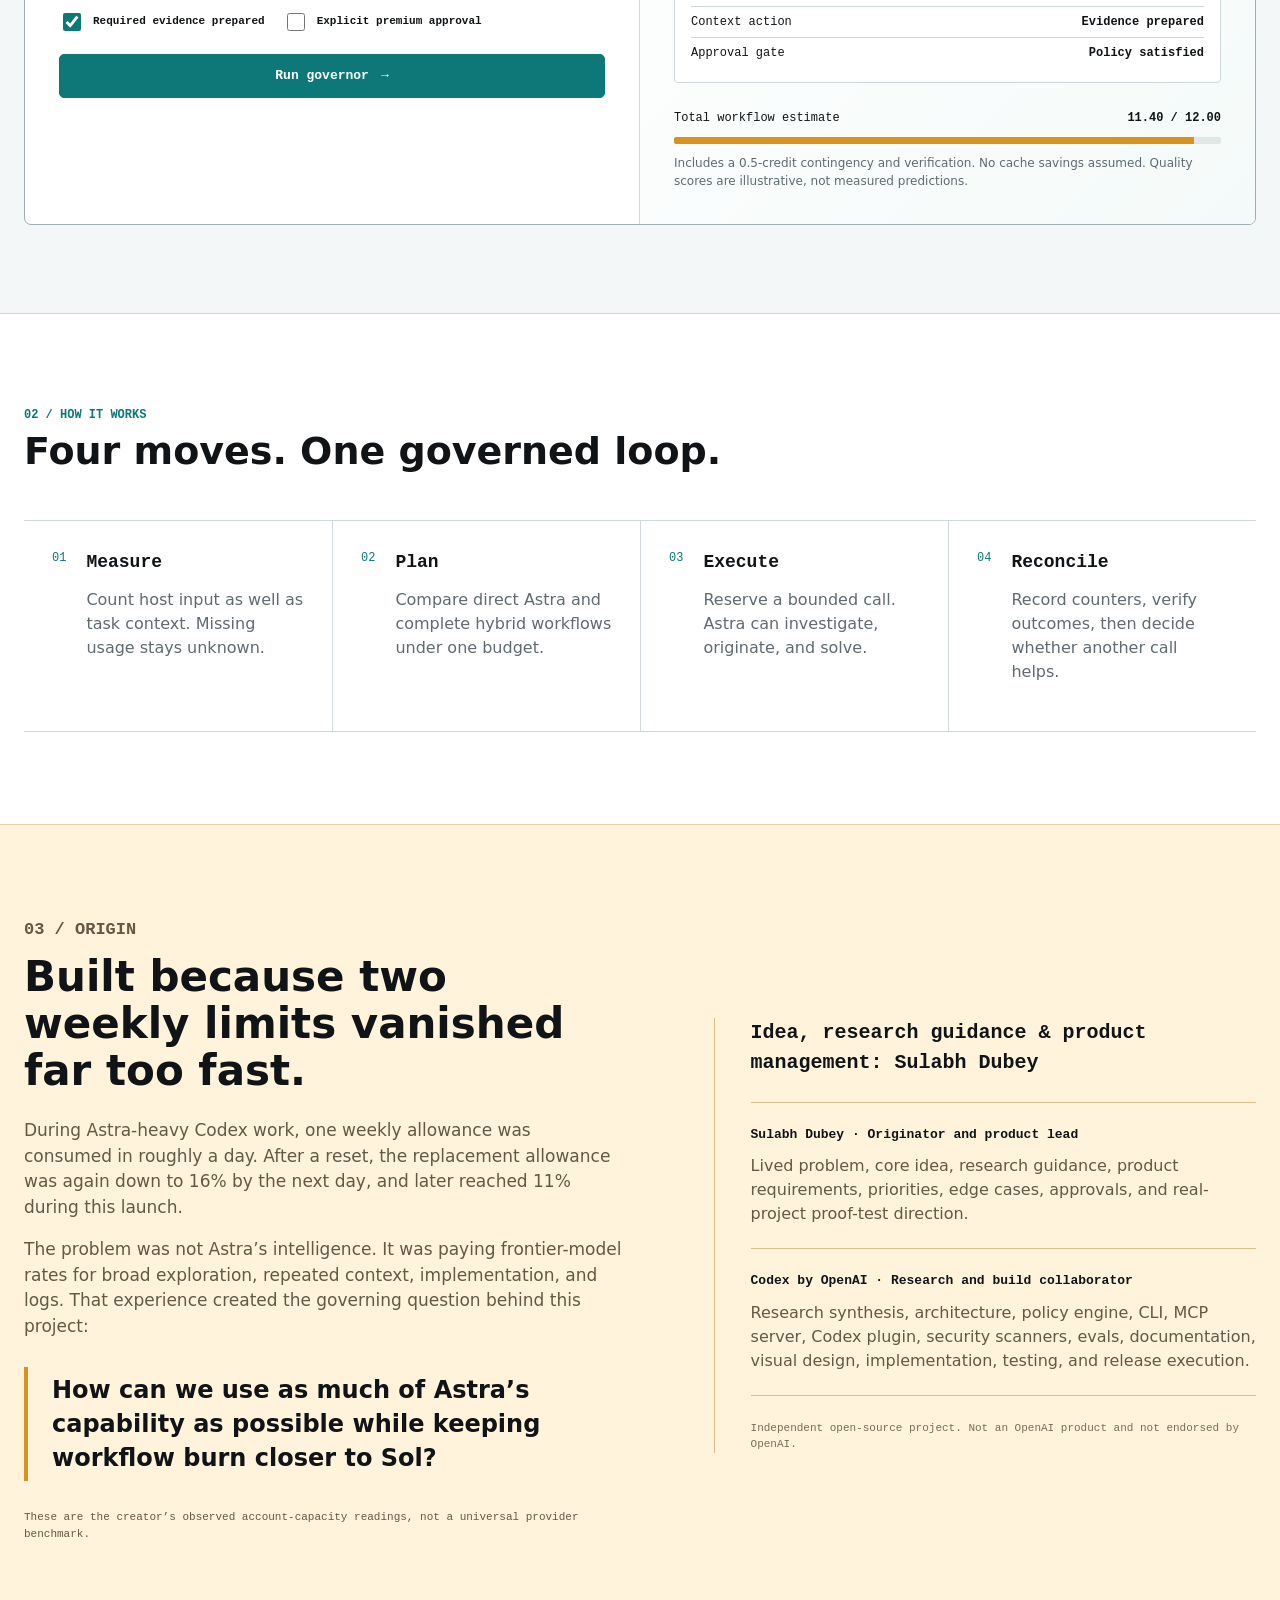
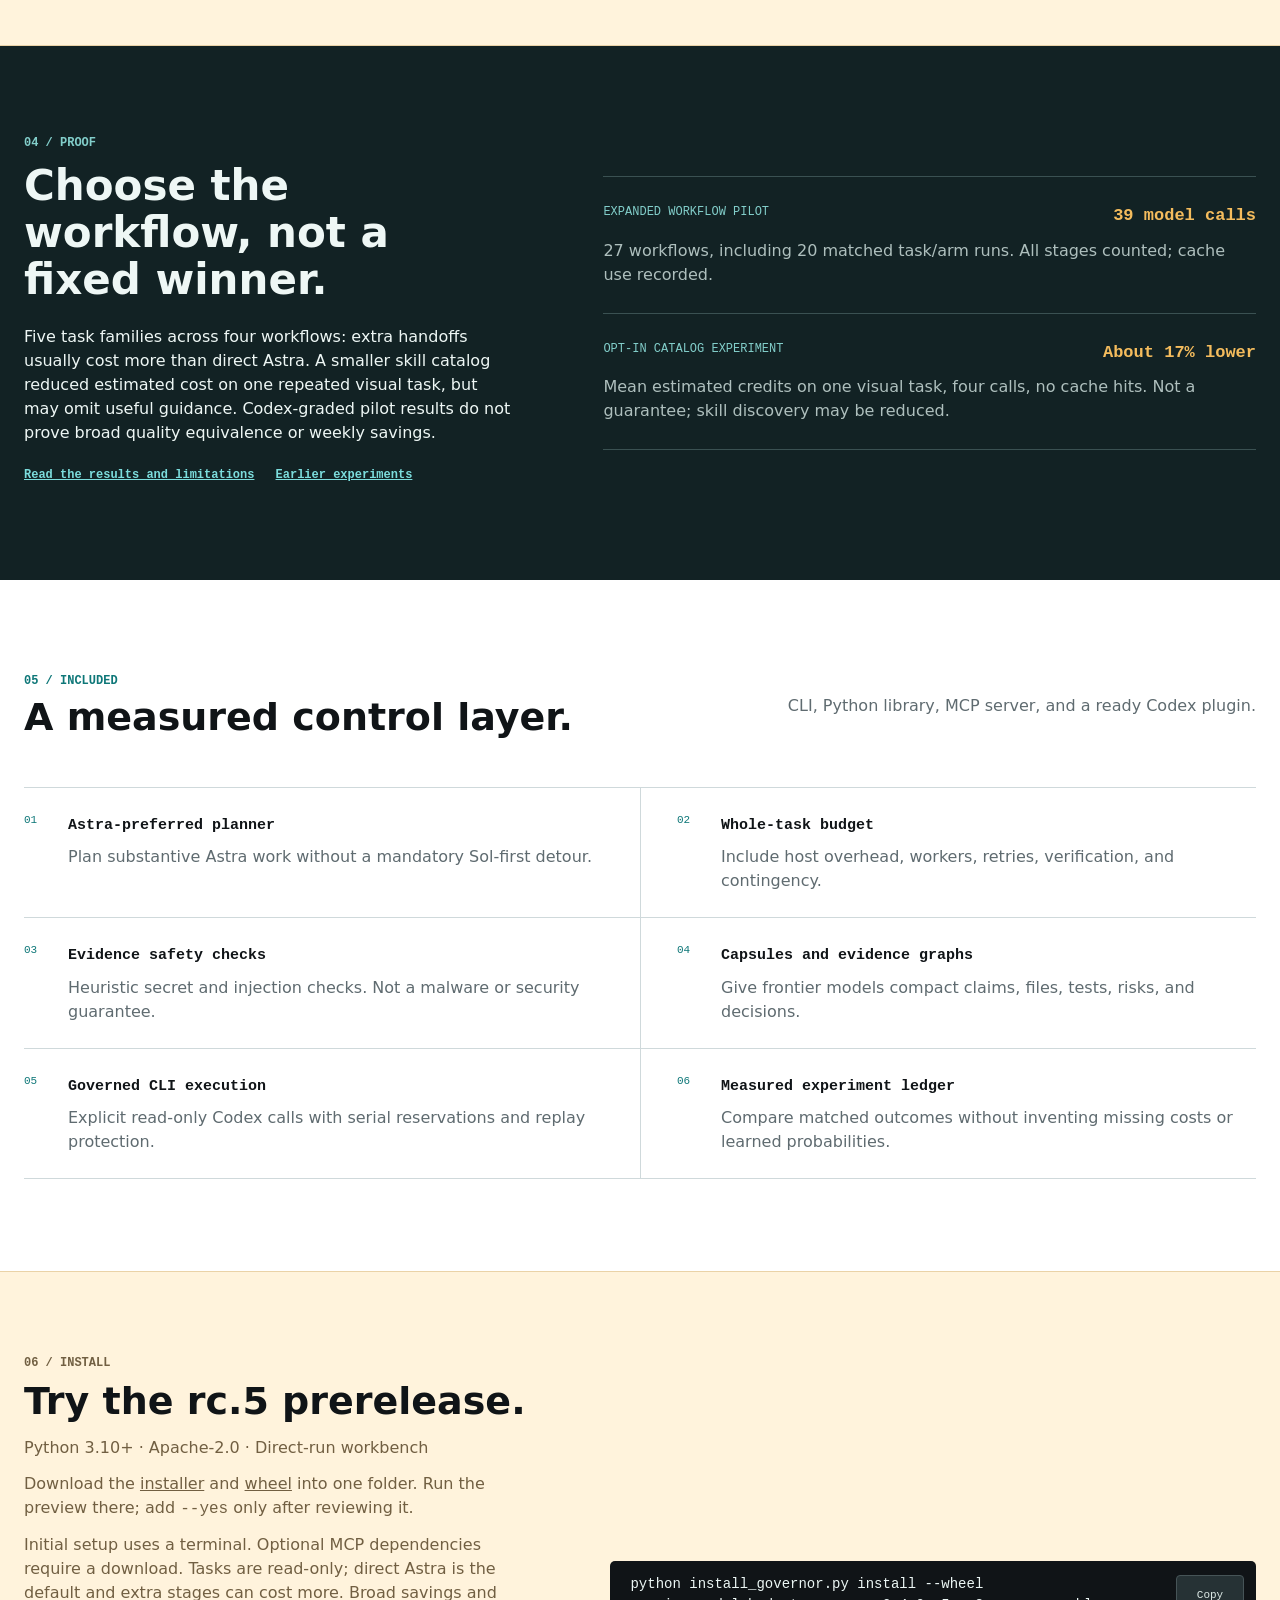
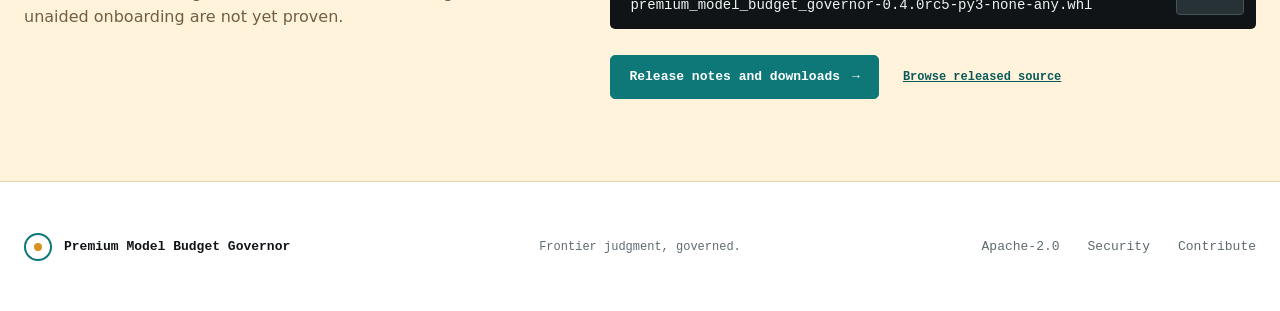
==== commit c31a04bf: "Qualify privacy-corrected rc5 candidate and migration guidance" ====
--- a/site/index.html
+++ b/site/index.html
@@ -190,19 +190,20 @@
           <div>
             <p class="section-index">04 / Proof</p>
             <h2 id="proof-title">Choose the workflow, not a fixed winner.</h2>
-            <p>The repair pilot favored direct Astra. The next 24-question visual and contract batch favored Astra-led work after a prompt correction. Sol was cheaper in both. Small pilots, complete costs, and documented failures: not a universal savings guarantee.</p>
-            <a class="text-link" href="https://github.com/sulabhdubey/premium-model-budget-governor/blob/main/docs/BENCHMARK_RESULTS.md">Read the results and limitations</a>
+            <p>Five task families across four workflows: extra handoffs usually cost more than direct Astra. A smaller skill catalog reduced estimated cost on one repeated visual task, but may omit useful guidance. Codex-graded pilot results do not prove broad quality equivalence or weekly savings.</p>
+            <a class="text-link" href="https://github.com/sulabhdubey/premium-model-budget-governor/blob/v0.4.0-rc.5/docs/FIELD_TRIAL_2026_09_07.md">Read the results and limitations</a>
+            <a class="text-link" href="https://github.com/sulabhdubey/premium-model-budget-governor/blob/v0.4.0-rc.5/docs/BENCHMARK_RESULTS.md">Earlier experiments</a>
           </div>
           <div class="proof-records">
             <article>
-              <span>Repeated source-repair benchmark</span>
-              <strong>12 model calls</strong>
-              <p>All planning, worker, and evidence-request stages counted. Cached input recorded separately.</p>
+              <span>Expanded workflow pilot</span>
+              <strong>39 model calls</strong>
+              <p>27 workflows, including 20 matched task/arm runs. All stages counted; cache use recorded.</p>
             </article>
             <article>
-              <span>Direct Astra host comparison</span>
-              <strong>37,051 → 23,924</strong>
-              <p>Input tokens on the same small task: desktop subagent versus CLI. Different hosts, one paired observation.</p>
+              <span>Opt-in catalog experiment</span>
+              <strong>About 17% lower</strong>
+              <p>Mean estimated credits on one visual task, four calls, no cache hits. Not a guarantee; skill discovery may be reduced.</p>
             </article>
           </div>
         </div>
@@ -230,19 +231,19 @@
         <div class="page-shell install-layout">
           <div>
             <p class="section-index">06 / Install</p>
-            <h2 id="install-title">Try the rc.3 prerelease.</h2>
+            <h2 id="install-title">Try the rc.5 prerelease.</h2>
             <p>Python 3.10+ · Apache-2.0 · Direct-run workbench</p>
-            <p>Download the <a href="https://github.com/sulabhdubey/premium-model-budget-governor/releases/download/v0.4.0-rc.3/install_governor.py">installer</a> and <a href="https://github.com/sulabhdubey/premium-model-budget-governor/releases/download/v0.4.0-rc.3/premium_model_budget_governor-0.4.0rc3-py3-none-any.whl">wheel</a> into one folder. Run the preview there; add <code>--yes</code> only after reviewing it.</p>
-            <p>Initial setup uses a terminal. Optional MCP dependencies require a download. Multi-stage workbench changes remain unpublished; savings and unaided onboarding are not yet proven.</p>
+            <p>Download the <a href="https://github.com/sulabhdubey/premium-model-budget-governor/releases/download/v0.4.0-rc.5/install_governor.py">installer</a> and <a href="https://github.com/sulabhdubey/premium-model-budget-governor/releases/download/v0.4.0-rc.5/premium_model_budget_governor-0.4.0rc5-py3-none-any.whl">wheel</a> into one folder. Run the preview there; add <code>--yes</code> only after reviewing it.</p>
+            <p>Initial setup uses a terminal. Optional MCP dependencies require a download. Tasks are read-only; direct Astra is the default and extra stages can cost more. Broad savings and unaided onboarding are not yet proven.</p>
           </div>
           <div class="command-block">
-            <code id="install-command">python install_governor.py install --wheel premium_model_budget_governor-0.4.0rc3-py3-none-any.whl</code>
+            <code id="install-command">python install_governor.py install --wheel premium_model_budget_governor-0.4.0rc5-py3-none-any.whl</code>
             <button id="copy-command" type="button" aria-label="Copy install command">Copy</button>
             <span class="sr-only" id="copy-status" role="status" aria-live="polite"></span>
           </div>
           <div class="install-actions">
-            <a class="button button-primary" href="https://github.com/sulabhdubey/premium-model-budget-governor/releases/tag/v0.4.0-rc.3">Release notes and downloads <span aria-hidden="true">→</span></a>
-            <a class="text-link" href="https://github.com/sulabhdubey/premium-model-budget-governor/tree/v0.4.0-rc.3">Browse released source</a>
+            <a class="button button-primary" href="https://github.com/sulabhdubey/premium-model-budget-governor/releases/tag/v0.4.0-rc.5">Release notes and downloads <span aria-hidden="true">→</span></a>
+            <a class="text-link" href="https://github.com/sulabhdubey/premium-model-budget-governor/tree/v0.4.0-rc.5">Browse released source</a>
           </div>
         </div>
       </section>
--- a/site/styles.css
+++ b/site/styles.css
@@ -42,7 +42,7 @@
 .button:focus-visible, a:focus-visible, button:focus-visible, input:focus-visible, select:focus-visible, textarea:focus-visible { outline: 3px solid rgba(14,119,120,.28); outline-offset: 3px; }
 .button-primary { color: white; background: var(--teal); border-color: var(--teal); }
 .button-primary:hover { background: var(--teal-dark); }
-.proof-band .text-link { color: #7cdddd; }
+.proof-band .text-link { display: inline-block; margin-right: 16px; margin-bottom: 8px; color: #7cdddd; }
 .button-secondary { color: var(--ink); background: white; border-color: var(--line-strong); }
 .button-secondary:hover { border-color: var(--ink); }
 .button-dark { color: white; background: var(--ink); }
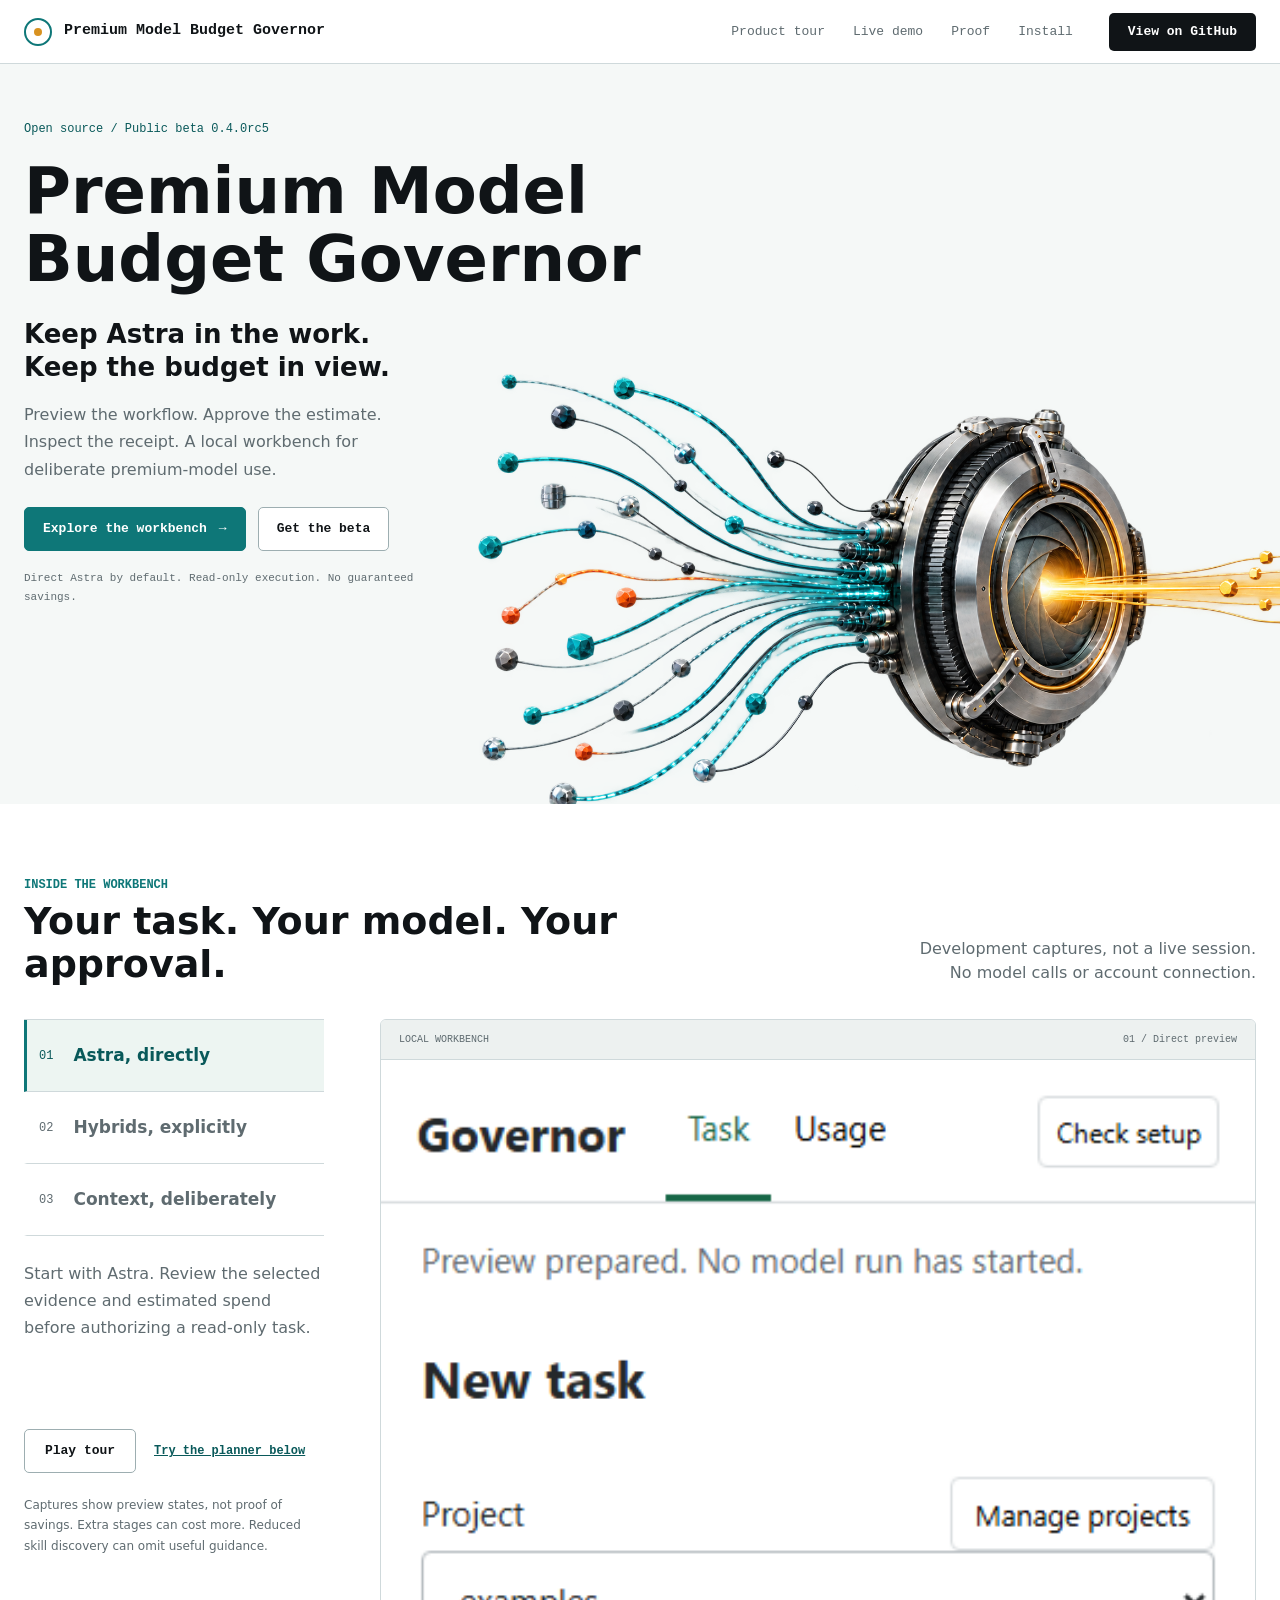
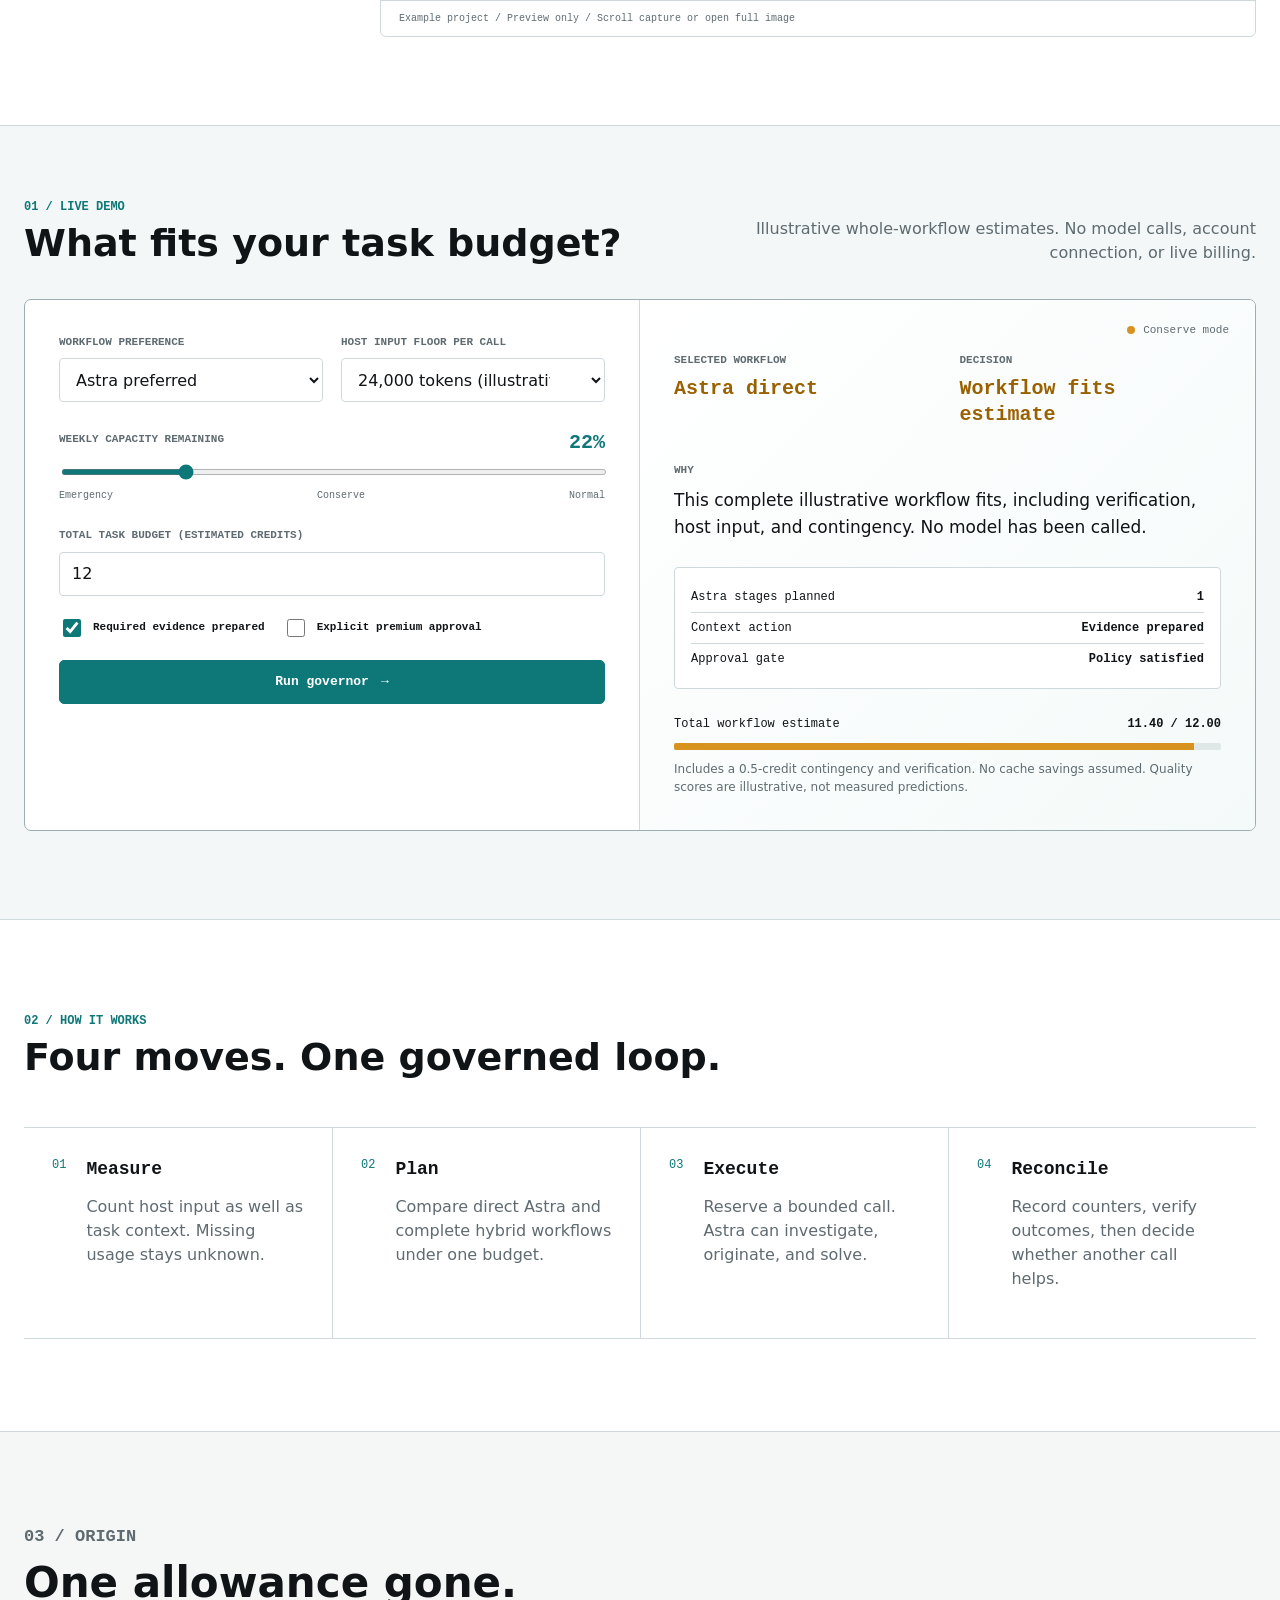
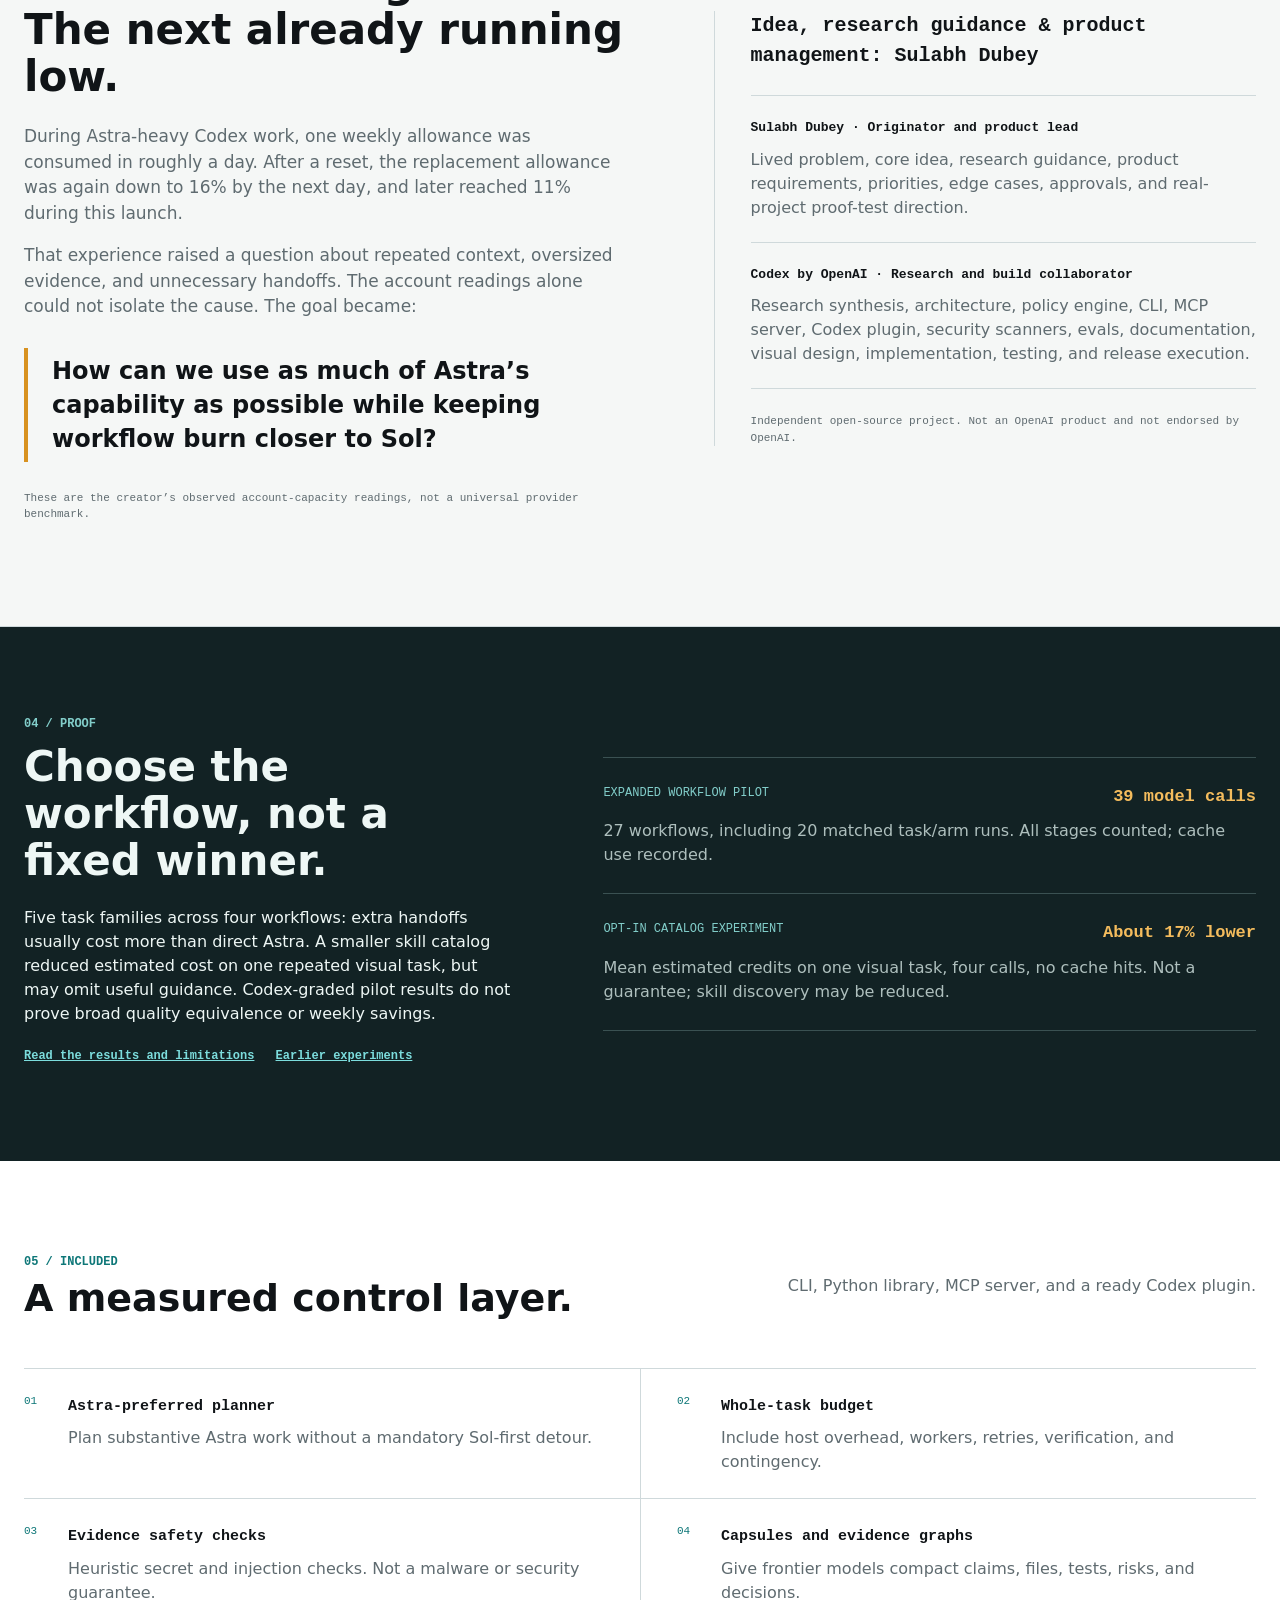
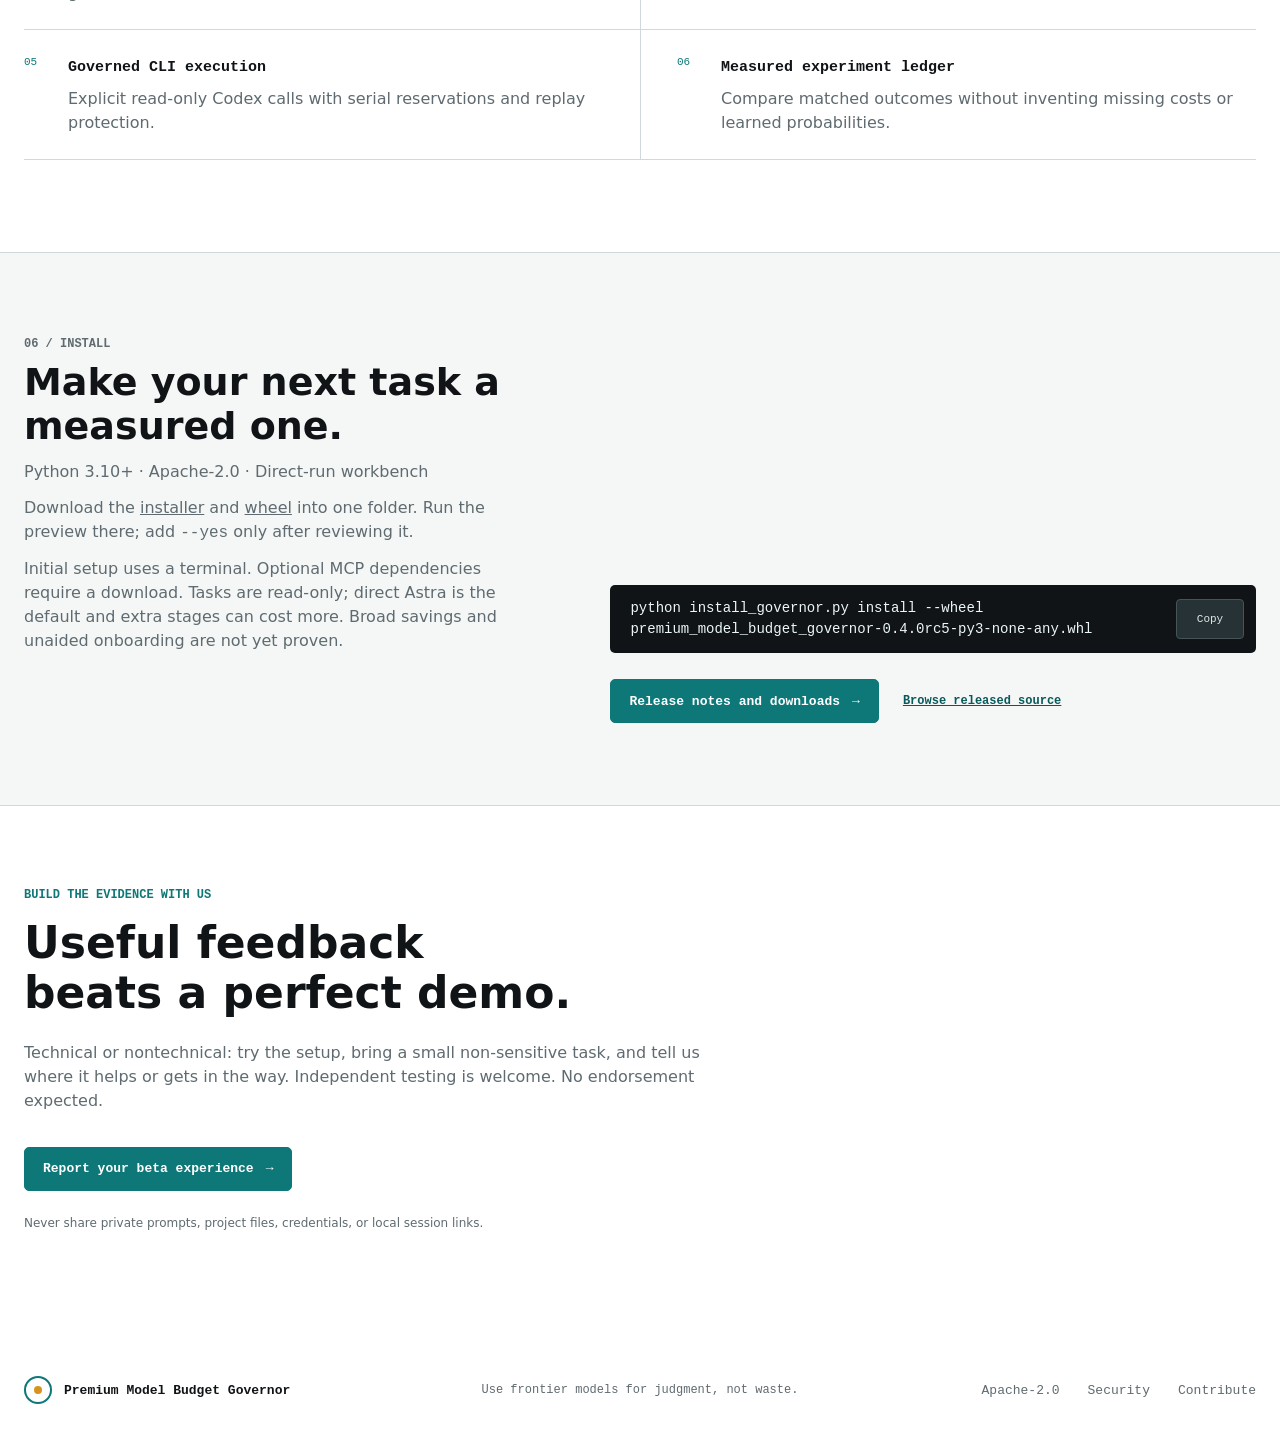
==== commit e045db25: "design: add researched product tour and visual README" ====
--- a/site/index.html
+++ b/site/index.html
@@ -6,10 +6,16 @@
     <meta name="description" content="Use Astra directly or in a measured hybrid workflow. Govern full-task costs, host context, and actual usage.">
     <meta name="theme-color" content="#ffffff">
     <title>Premium Model Budget Governor</title>
+    <meta property="og:title" content="Premium Model Budget Governor | Keep Astra in the work">
+    <meta property="og:description" content="Preview the workflow. Approve the estimate. Inspect the receipt. Explore the open-source public beta.">
+    <meta property="og:image" content="https://sulabhdubey.github.io/premium-model-budget-governor/assets/tour-poster.png">
+    <meta name="twitter:card" content="summary_large_image">
+    <link rel="canonical" href="https://sulabhdubey.github.io/premium-model-budget-governor/">
     <link rel="icon" href="data:image/svg+xml,<svg xmlns=%22http://www.w3.org/2000/svg%22 viewBox=%220 0 64 64%22><circle cx=%2232%22 cy=%2232%22 r=%2226%22 fill=%22none%22 stroke=%22%230e7778%22 stroke-width=%226%22/><circle cx=%2232%22 cy=%2232%22 r=%228%22 fill=%22%23d89220%22/></svg>">
     <link rel="stylesheet" href="styles.css">
     <script src="workflows.js" defer></script>
     <script src="app.js" defer></script>
+    <script src="tour.js" defer></script>
   </head>
   <body>
     <a class="skip-link" href="#demo">Skip to live demo</a>
@@ -20,7 +26,7 @@
         <span>Premium Model Budget Governor</span>
       </a>
       <nav aria-label="Primary navigation">
-        <a href="#how">How it works</a>
+        <a href="#tour">Product tour</a>
         <a href="#demo">Live demo</a>
         <a href="#proof">Proof</a>
         <a href="#install">Install</a>
@@ -30,7 +36,7 @@
         <span></span><span></span><span></span>
       </button>
       <div class="mobile-menu" id="mobile-menu" hidden>
-        <a href="#how">How it works</a>
+        <a href="#tour">Product tour</a>
         <a href="#demo">Live demo</a>
         <a href="#proof">Proof</a>
         <a href="#install">Install</a>
@@ -39,33 +45,58 @@
     </header>
 
     <main id="top">
-      <section class="hero page-shell" aria-labelledby="hero-title">
-        <div class="hero-copy">
+      <section class="hero" aria-labelledby="hero-title">
+        <img class="hero-backdrop" src="assets/governor-aperture.png" alt="" width="1672" height="941">
+        <div class="hero-copy page-shell">
+          <p class="hero-eyebrow">Open source / Public beta 0.4.0rc5</p>
           <h1 id="hero-title">Premium Model<br>Budget Governor</h1>
-          <p class="hero-statement">Use frontier models for judgment, not waste.</p>
-          <p class="hero-description">Keep Astra in the work. Budget the complete workflow, measure host context, and delegate only when the whole task benefits.</p>
+          <p class="hero-statement">Keep Astra in the work.<br>Keep the budget in view.</p>
+          <p class="hero-description">Preview the workflow. Approve the estimate. Inspect the receipt. A local workbench for deliberate premium-model use.</p>
           <div class="hero-actions">
-            <a class="button button-primary" href="#demo">Try the live governor <span aria-hidden="true">→</span></a>
-            <a class="button button-secondary" href="https://github.com/sulabhdubey/premium-model-budget-governor">View on GitHub</a>
-          </div>
-          <p class="hero-meta"><strong>Idea, research guidance &amp; product management: Sulabh Dubey</strong><br>Research synthesis &amp; execution: Codex by OpenAI · Open source · Apache-2.0</p>
-        </div>
-        <figure class="hero-visual">
-          <img src="assets/governor-aperture.png" alt="Many evidence streams compressed through a precision governor into one focused decision signal" width="1672" height="941">
-          <figcaption>
-            <span>Broad evidence</span>
-            <span>Compress · scan · decide</span>
-            <span>Focused judgment</span>
-          </figcaption>
-        </figure>
-        <a class="continue-link" href="#demo">Explore the live demo <span aria-hidden="true">↓</span></a>
+            <a class="button button-primary" href="#tour">Explore the workbench <span aria-hidden="true">→</span></a>
+            <a class="button button-secondary" href="#install">Get the beta</a>
+          </div>
+          <p class="hero-meta">Direct Astra by default. Read-only execution. No guaranteed savings.</p>
+        </div>
+      </section>
+
+      <section class="product-tour page-shell" id="tour" aria-labelledby="tour-title">
+        <div class="section-heading">
+          <div><p class="section-index">Inside the workbench</p><h2 id="tour-title">Your task. Your model. Your approval.</h2></div>
+          <p>Development captures, not a live session.<br>No model calls or account connection.</p>
+        </div>
+        <div class="tour-layout">
+          <div class="tour-story">
+            <div class="tour-tabs" role="tablist" aria-label="Workbench views" aria-orientation="vertical">
+              <button id="tour-tab-0" role="tab" type="button" aria-selected="true" aria-controls="tour-panel" data-tour="0"><span>01</span><strong>Astra, directly</strong></button>
+              <button id="tour-tab-1" role="tab" type="button" aria-selected="false" aria-controls="tour-panel" tabindex="-1" data-tour="1"><span>02</span><strong>Hybrids, explicitly</strong></button>
+              <button id="tour-tab-2" role="tab" type="button" aria-selected="false" aria-controls="tour-panel" tabindex="-1" data-tour="2"><span>03</span><strong>Context, deliberately</strong></button>
+            </div>
+            <p id="tour-description">Start with Astra. Review the selected evidence and estimated spend before authorizing a read-only task.</p>
+            <div class="tour-controls">
+              <button class="button button-secondary" id="tour-play" type="button" aria-pressed="false">Play tour</button>
+              <a class="text-link" href="#demo">Try the planner below</a>
+            </div>
+            <p class="tour-disclaimer">Captures show preview states, not proof of savings. Extra stages can cost more. Reduced skill discovery can omit useful guidance.</p>
+          </div>
+          <div class="tour-panel" id="tour-panel" role="tabpanel" tabindex="0" aria-labelledby="tour-tab-0">
+            <div class="tour-window-label"><span>LOCAL WORKBENCH</span><span id="tour-view-label">01 / Direct preview</span></div>
+            <a id="tour-full-image" href="assets/tour-direct-desktop.png" target="_blank" rel="noopener" aria-label="Open full Workbench capture">
+              <picture tabindex="0" aria-label="Scrollable Workbench capture">
+                <source id="tour-mobile" media="(max-width: 560px)" srcset="assets/tour-direct-mobile.png">
+                <img id="tour-image" src="assets/tour-direct-desktop.png" width="1440" height="1609" alt="Astra-preferred Workbench preview with task inputs and explicit approval, before execution" loading="lazy">
+              </picture>
+            </a>
+            <p class="tour-image-note">Example project / Preview only / Scroll capture or open full image</p>
+          </div>
+        </div>
       </section>
 
       <section class="demo-band" id="demo" aria-labelledby="demo-title">
         <div class="section-heading page-shell">
           <div>
             <p class="section-index">01 / Live demo</p>
-            <h2 id="demo-title">Route a task before it spends.</h2>
+            <h2 id="demo-title">What fits your task budget?</h2>
           </div>
           <p>Illustrative whole-workflow estimates. No model calls, account connection, or live billing.</p>
         </div>
@@ -162,9 +193,9 @@
         <div class="page-shell origin-layout">
           <div class="origin-story">
             <p class="section-index">03 / Origin</p>
-            <h2 id="origin-title">Built because two weekly limits vanished far too fast.</h2>
+            <h2 id="origin-title">One allowance gone.<br>The next already running low.</h2>
             <p>During Astra-heavy Codex work, one weekly allowance was consumed in roughly a day. After a reset, the replacement allowance was again down to 16% by the next day, and later reached 11% during this launch.</p>
-            <p>The problem was not Astra’s intelligence. It was paying frontier-model rates for broad exploration, repeated context, implementation, and logs. That experience created the governing question behind this project:</p>
+            <p>That experience raised a question about repeated context, oversized evidence, and unnecessary handoffs. The account readings alone could not isolate the cause. The goal became:</p>
             <blockquote>How can we use as much of Astra’s capability as possible while keeping workflow burn closer to Sol?</blockquote>
             <p class="origin-note">These are the creator’s observed account-capacity readings, not a universal provider benchmark.</p>
           </div>
@@ -231,7 +262,7 @@
         <div class="page-shell install-layout">
           <div>
             <p class="section-index">06 / Install</p>
-            <h2 id="install-title">Try the rc.5 prerelease.</h2>
+            <h2 id="install-title">Make your next task a measured one.</h2>
             <p>Python 3.10+ · Apache-2.0 · Direct-run workbench</p>
             <p>Download the <a href="https://github.com/sulabhdubey/premium-model-budget-governor/releases/download/v0.4.0-rc.5/install_governor.py">installer</a> and <a href="https://github.com/sulabhdubey/premium-model-budget-governor/releases/download/v0.4.0-rc.5/premium_model_budget_governor-0.4.0rc5-py3-none-any.whl">wheel</a> into one folder. Run the preview there; add <code>--yes</code> only after reviewing it.</p>
             <p>Initial setup uses a terminal. Optional MCP dependencies require a download. Tasks are read-only; direct Astra is the default and extra stages can cost more. Broad savings and unaided onboarding are not yet proven.</p>
@@ -247,11 +278,18 @@
           </div>
         </div>
       </section>
+      <section class="tester-band page-shell" aria-labelledby="tester-title">
+        <p class="section-index">Build the evidence with us</p>
+        <h2 id="tester-title">Useful feedback beats a perfect demo.</h2>
+        <p>Technical or nontechnical: try the setup, bring a small non-sensitive task, and tell us where it helps or gets in the way. Independent testing is welcome. No endorsement expected.</p>
+        <a class="button button-primary" href="https://github.com/sulabhdubey/premium-model-budget-governor/issues/new?template=onboarding_trial.md">Report your beta experience <span aria-hidden="true">→</span></a>
+        <p class="tour-disclaimer">Never share private prompts, project files, credentials, or local session links.</p>
+      </section>
     </main>
 
     <footer class="site-footer page-shell">
       <a class="brand footer-brand" href="#top"><span class="brand-mark" aria-hidden="true"><span></span></span><span>Premium Model Budget Governor</span></a>
-      <p>Frontier judgment, governed.</p>
+      <p>Use frontier models for judgment, not waste.</p>
       <nav aria-label="Footer navigation">
         <a href="https://github.com/sulabhdubey/premium-model-budget-governor/blob/main/LICENSE">Apache-2.0</a>
         <a href="https://github.com/sulabhdubey/premium-model-budget-governor/blob/main/SECURITY.md">Security</a>
--- a/site/styles.css
+++ b/site/styles.css
@@ -13,7 +13,7 @@
   --coral: #c74c43;
   --coral-soft: #fff0ee;
   --mono: "Cascadia Code", "SFMono-Regular", Consolas, "Liberation Mono", monospace;
-  --sans: Inter, ui-sans-serif, system-ui, -apple-system, BlinkMacSystemFont, "Segoe UI", sans-serif;
+  --sans: "Segoe UI", ui-sans-serif, system-ui, -apple-system, BlinkMacSystemFont, sans-serif;
   --max: 1440px;
 }
 
@@ -252,3 +252,75 @@
   *, *::before, *::after { transition-duration: .01ms !important; }
   .hero-visual img { animation: none; }
 }
+
+/* Product-led launch treatment. Motion belongs to the opt-in tour. */
+.hero { position: relative; isolation: isolate; display: block; min-height: 620px; height: min(740px, calc(100svh - 124px)); padding: 58px 0 40px; overflow: hidden; background: #f5f8f7; }
+.hero-backdrop { position: absolute; z-index: -1; right: -8%; bottom: -6%; width: 83%; height: 70%; object-fit: contain; object-position: right bottom; }
+.hero-copy { padding-bottom: 0; }
+.hero-eyebrow { margin: 0 0 22px; font: 12px var(--mono); color: var(--teal-dark); }
+.hero h1 { font-family: var(--sans); font-size: 64px; line-height: 1.06; max-width: 730px; text-wrap: balance; }
+.hero-statement { font-size: 26px; line-height: 1.3; margin: 24px 0 16px; font-weight: 600; max-width: 470px; }
+.hero-description { font-size: 16px; line-height: 1.7; max-width: 395px; }
+.hero-actions { margin-top: 24px; }
+.hero-meta { max-width: 390px; font-size: 11px; }
+.product-tour { padding-block: 72px 88px; }
+.tour-layout { display: grid; grid-template-columns: 300px minmax(0, 1fr); gap: 56px; align-items: start; }
+.tour-tabs { display: grid; border-top: 1px solid var(--line); }
+.tour-tabs button { display: flex; text-align: left; gap: 20px; align-items: center; padding: 22px 12px; border: 0; border-bottom: 1px solid var(--line); border-left: 3px solid transparent; background: transparent; cursor: pointer; color: var(--muted); min-height: 72px; }
+.tour-tabs span { font: 12px var(--mono); }
+.tour-tabs strong { font-size: 17px; font-weight: 600; }
+.tour-tabs button[aria-selected="true"] { border-left-color: var(--teal); background: #edf5f2; color: var(--teal-dark); }
+#tour-description { min-height: 145px; margin: 24px 0; color: var(--muted); font-size: 16px; line-height: 1.7; }
+.tour-controls { display: flex; flex-wrap: wrap; align-items: center; gap: 18px; }
+#tour-play { min-width: 112px; }
+.tour-disclaimer { color: var(--muted); font-size: 12px; line-height: 1.7; margin-top: 22px; }
+.tour-panel { min-width: 0; border: 1px solid var(--line); border-radius: 6px; overflow: hidden; background: #fff; }
+.tour-window-label { display: flex; justify-content: space-between; gap: 16px; padding: 14px 18px; background: #edf1f0; border-bottom: 1px solid var(--line); font: 10px var(--mono); color: var(--muted); }
+.tour-panel picture { display: block; height: 540px; overflow-y: auto; overscroll-behavior: contain; background: #fff; }
+.tour-panel img { width: 100%; height: auto; }
+.tour-image-note { margin: 0; padding: 12px 18px; border-top: 1px solid var(--line); color: var(--muted); font: 10px var(--mono); }
+.origin-band, .install-band { background: #f5f7f6; border-color: var(--line); }
+.origin-story > p, .credits dd, .credits > p, .install-layout p { color: var(--muted); }
+.credits, .credits dl > div, .credits dl > div:last-child { border-color: var(--line); }
+.tester-band { padding-block: 80px; }
+.tester-band h2 { max-width: 770px; font-size: 44px; line-height: 1.12; margin: 14px 0 24px; text-wrap: balance; }
+.tester-band > p:not(.section-index) { max-width: 680px; color: var(--muted); }
+.tester-band .button { margin-top: 18px; }
+body { letter-spacing: 0; }
+@media (min-width: 1600px) { .hero-backdrop { right: 0; width: 70%; } }
+@media (max-width: 1100px) {
+  .hero h1 { font-size: 54px; }
+  .hero-backdrop { right: -25%; width: 95%; bottom: -10%; }
+  .tour-layout { grid-template-columns: 250px minmax(0, 1fr); gap: 28px; }
+}
+@media (max-width: 820px) {
+  .hero { min-height: 620px; height: auto; padding-top: 38px; }
+  .hero-backdrop { width: 70%; height: 55%; right: -15%; bottom: -6%; }
+  .hero h1 { font-size: 48px; }
+  .hero-description { max-width: 390px; }
+  .tour-layout { grid-template-columns: 1fr; }
+  .tour-tabs { grid-template-columns: repeat(3, 1fr); }
+  .tour-tabs button { display: grid; gap: 8px; padding: 16px 10px; border-left: 0; border-bottom: 3px solid transparent; }
+  .tour-tabs button[aria-selected="true"] { border-bottom-color: var(--teal); }
+  .tour-tabs strong { font-size: 14px; }
+  #tour-description { min-height: 82px; margin: 18px 0; }
+  .tour-panel picture { height: 500px; }
+}
+@media (max-width: 560px) {
+  .hero { min-height: 0; height: auto; padding-block: 28px 30px; }
+  .hero-backdrop { opacity: .15; width: 100%; height: 100%; right: -30%; bottom: -15%; }
+  .hero h1 { font-size: 36px; }
+  .hero-statement { font-size: 22px; }
+  .hero-description { max-width: 330px; font-size: 15px; }
+  .hero-eyebrow { font-size: 10px; }
+  .hero-actions { display: flex; gap: 8px; }
+  .hero-actions .button { padding-inline: 12px; font-size: 11px; }
+  .hero-meta { font-size: 10px; }
+  .product-tour { padding-block: 44px; }
+  .product-tour h2, .tester-band h2 { font-size: 30px; }
+  .tour-panel picture { height: 650px; }
+  .tour-window-label { flex-wrap: wrap; gap: 8px; }
+  .tour-image-note { line-height: 1.6; }
+  #tour-description { min-height: 135px; }
+  .tester-band { padding-block: 54px; }
+}
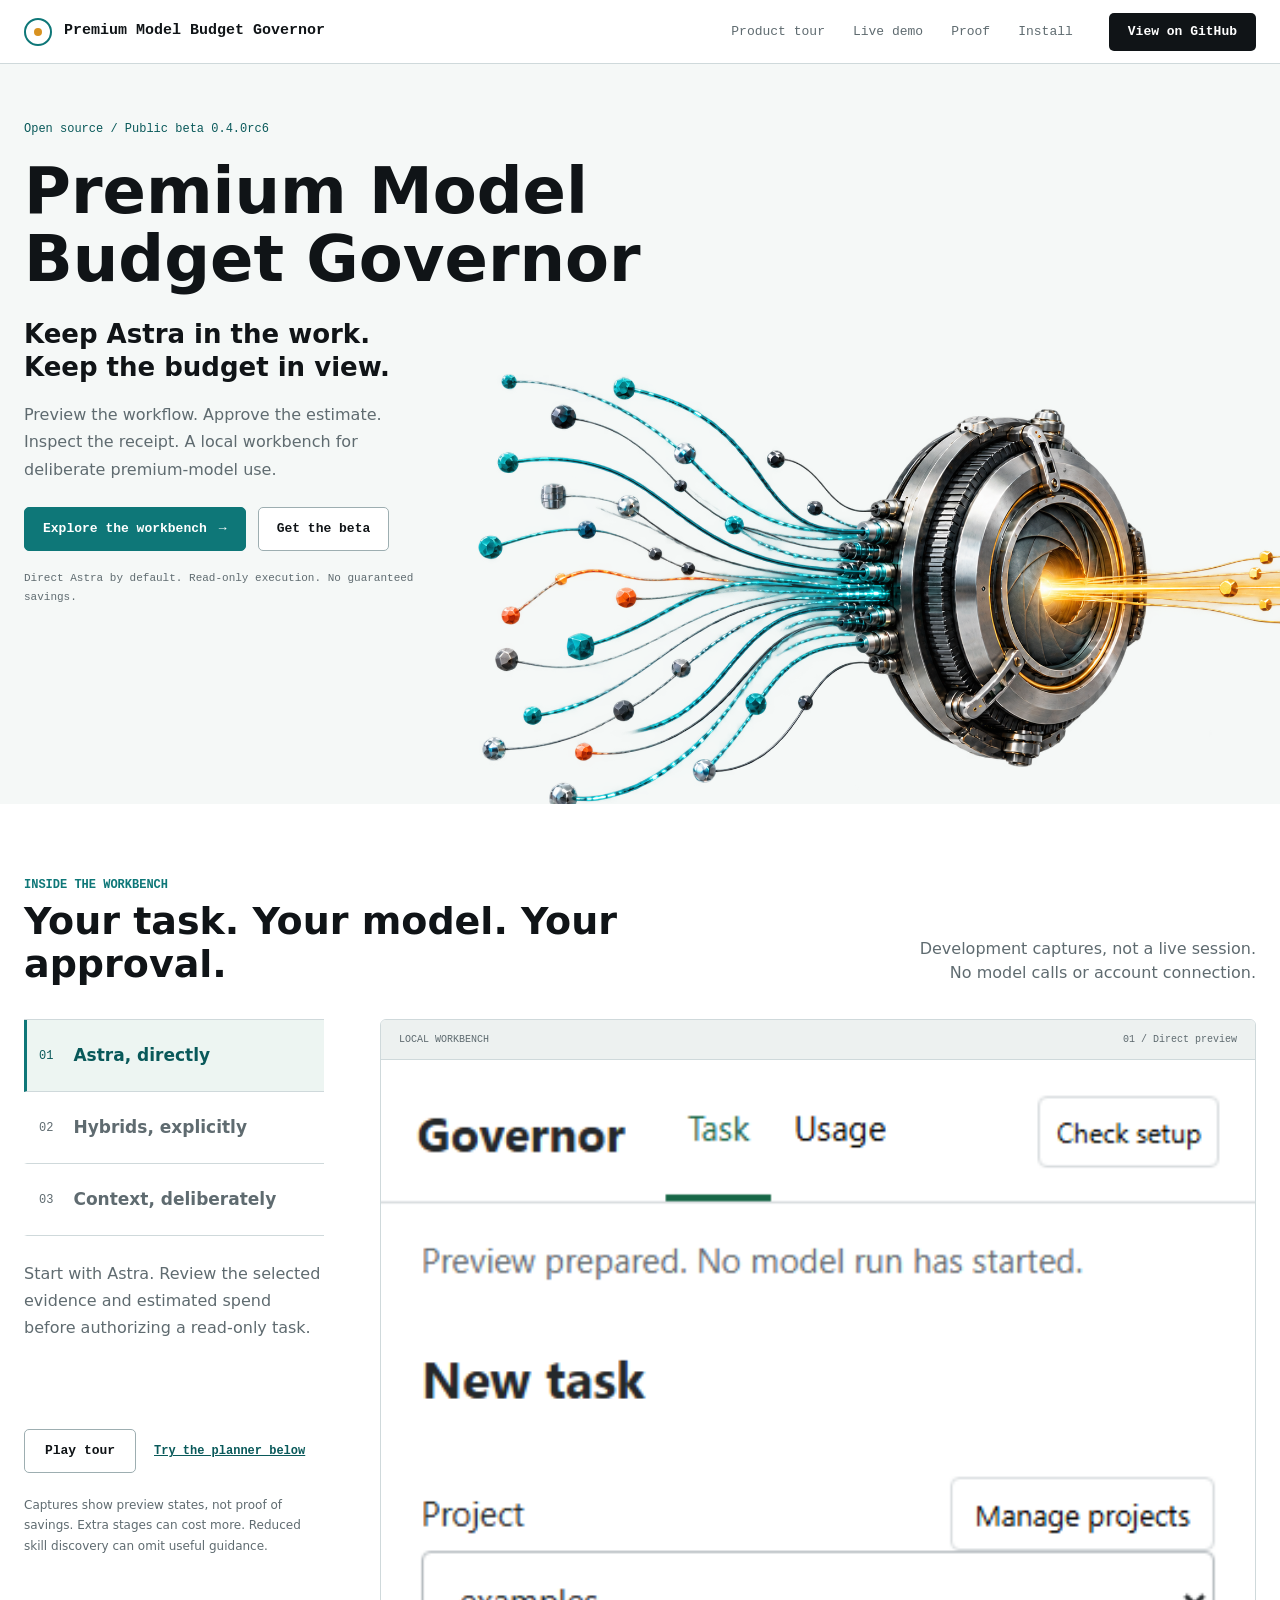
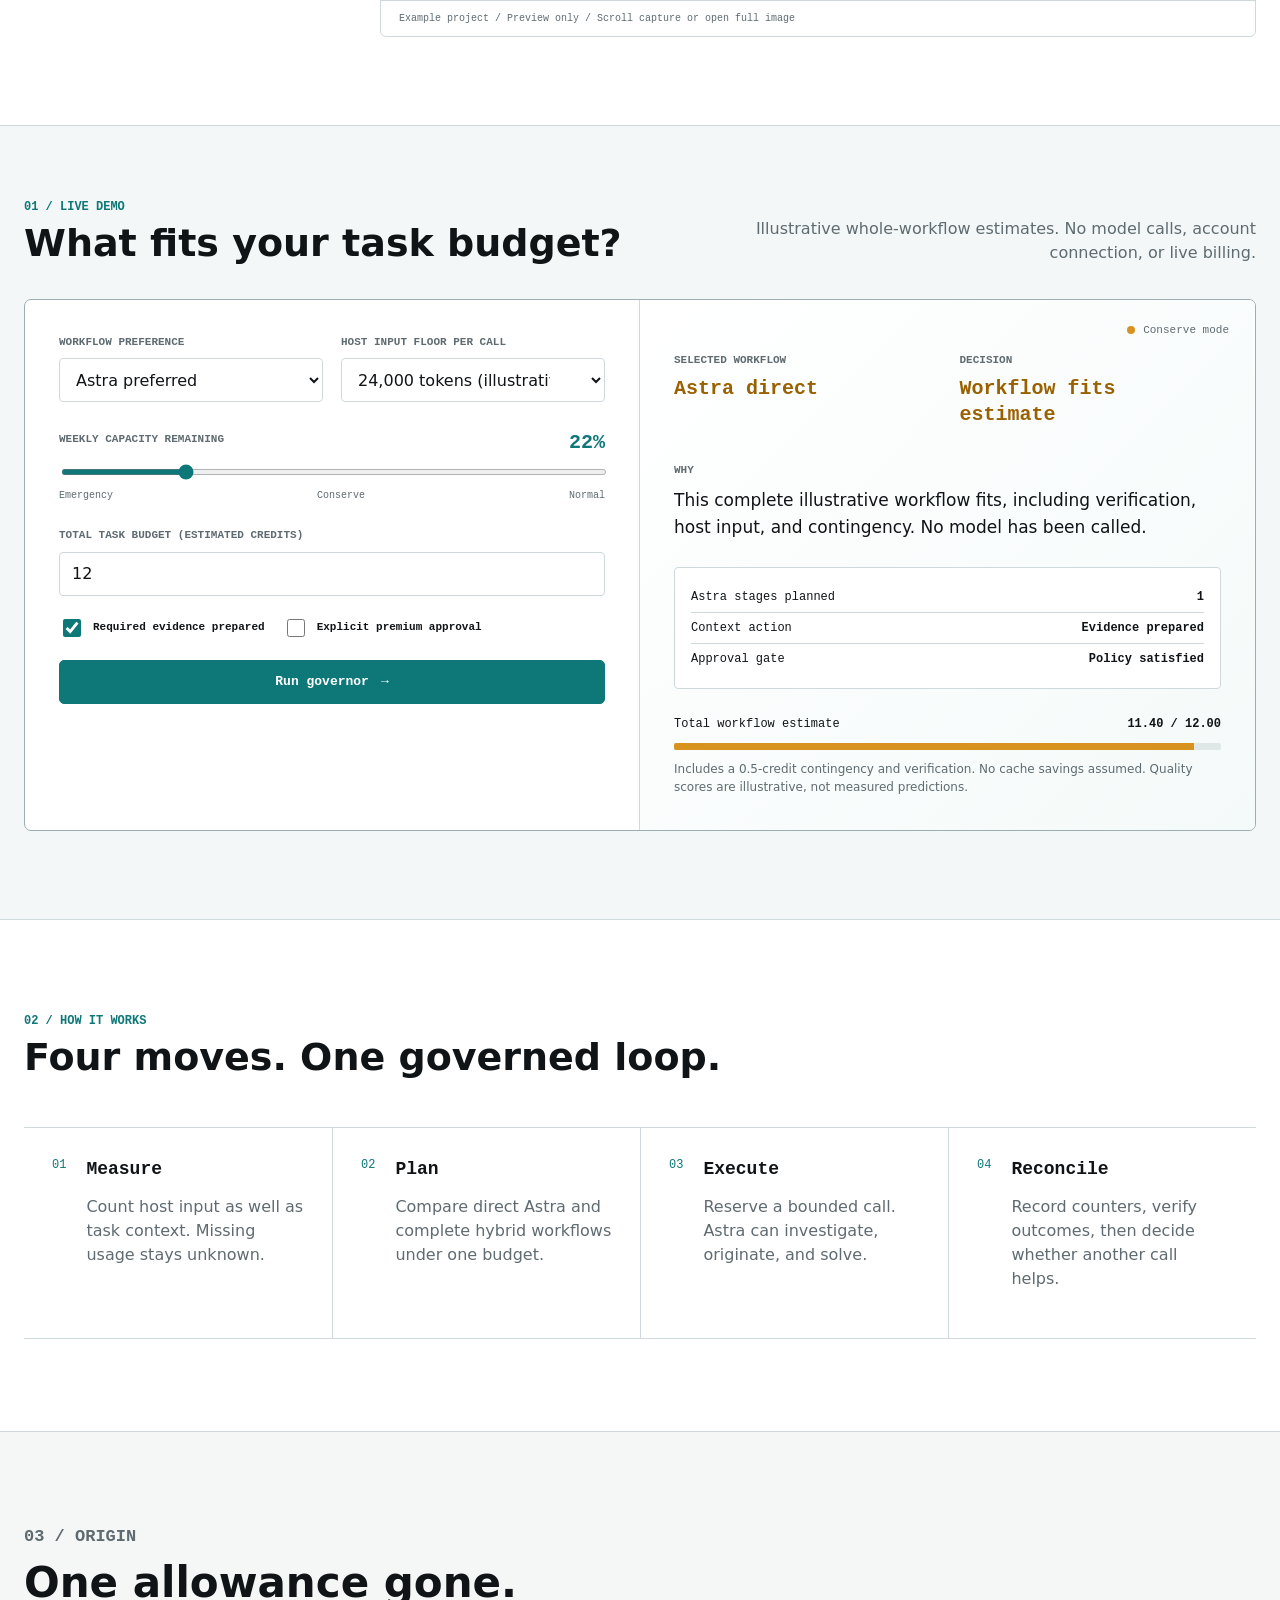
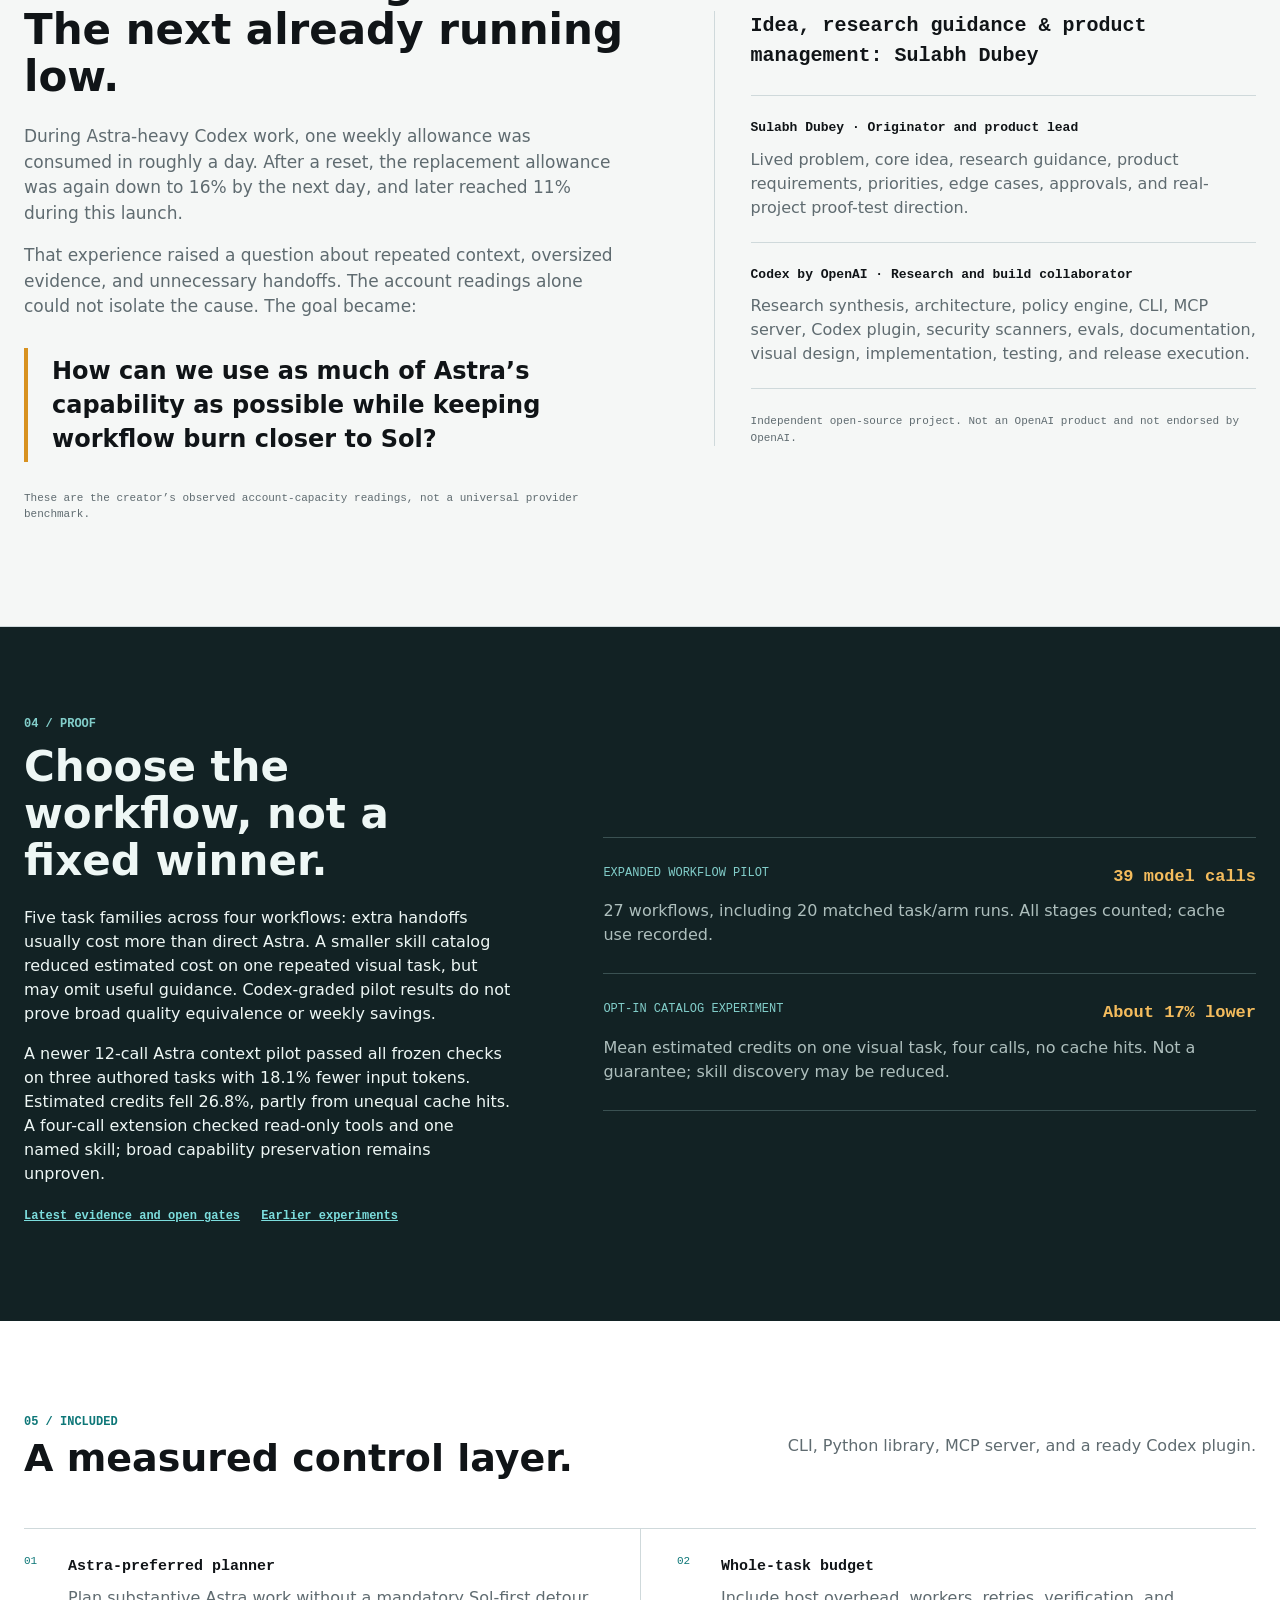
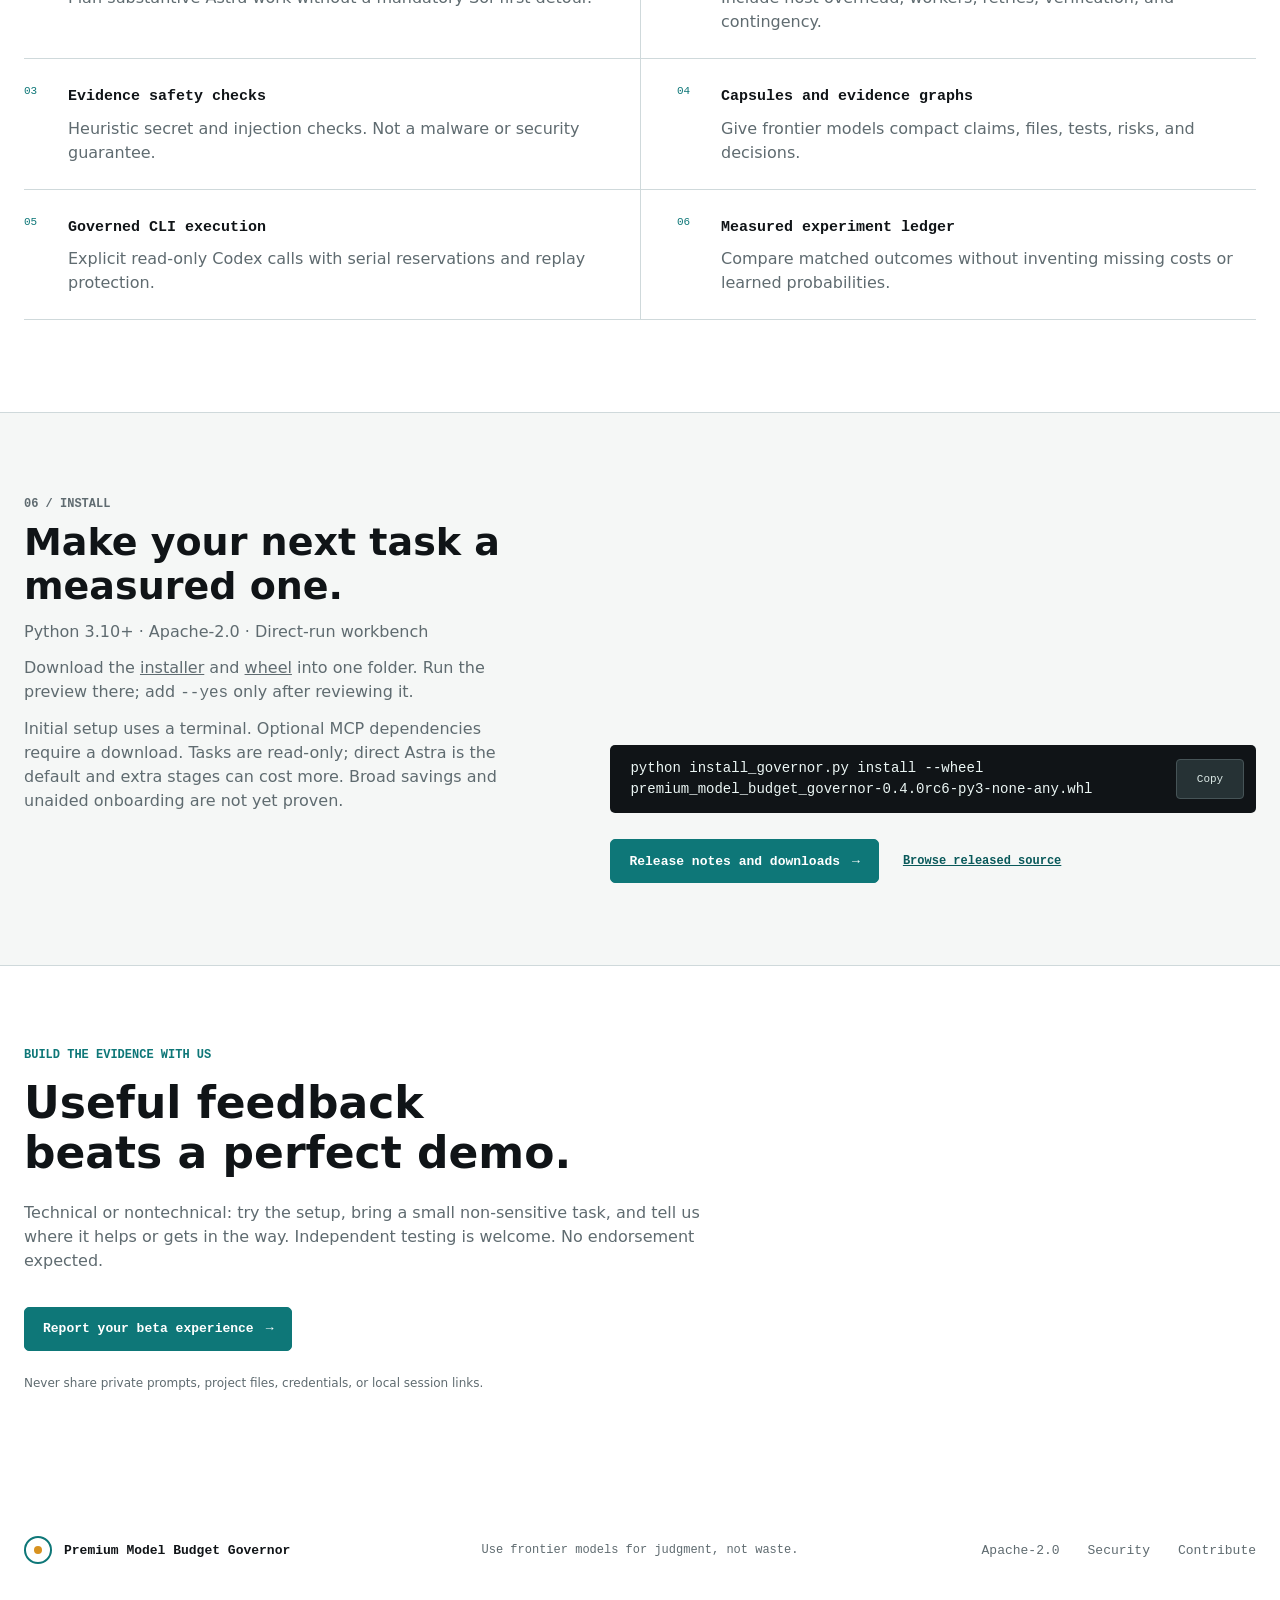
==== commit c51cba91: "Release rc6 evaluation transparency and bounded Astra trials" ====
--- a/site/index.html
+++ b/site/index.html
@@ -48,7 +48,7 @@
       <section class="hero" aria-labelledby="hero-title">
         <img class="hero-backdrop" src="assets/governor-aperture.png" alt="" width="1672" height="941">
         <div class="hero-copy page-shell">
-          <p class="hero-eyebrow">Open source / Public beta 0.4.0rc5</p>
+          <p class="hero-eyebrow">Open source / Public beta 0.4.0rc6</p>
           <h1 id="hero-title">Premium Model<br>Budget Governor</h1>
           <p class="hero-statement">Keep Astra in the work.<br>Keep the budget in view.</p>
           <p class="hero-description">Preview the workflow. Approve the estimate. Inspect the receipt. A local workbench for deliberate premium-model use.</p>
@@ -222,8 +222,9 @@
             <p class="section-index">04 / Proof</p>
             <h2 id="proof-title">Choose the workflow, not a fixed winner.</h2>
             <p>Five task families across four workflows: extra handoffs usually cost more than direct Astra. A smaller skill catalog reduced estimated cost on one repeated visual task, but may omit useful guidance. Codex-graded pilot results do not prove broad quality equivalence or weekly savings.</p>
-            <a class="text-link" href="https://github.com/sulabhdubey/premium-model-budget-governor/blob/v0.4.0-rc.5/docs/FIELD_TRIAL_2026_09_07.md">Read the results and limitations</a>
-            <a class="text-link" href="https://github.com/sulabhdubey/premium-model-budget-governor/blob/v0.4.0-rc.5/docs/BENCHMARK_RESULTS.md">Earlier experiments</a>
+            <p>A newer 12-call Astra context pilot passed all frozen checks on three authored tasks with 18.1% fewer input tokens. Estimated credits fell 26.8%, partly from unequal cache hits. A four-call extension checked read-only tools and one named skill; broad capability preservation remains unproven.</p>
+            <a class="text-link" href="https://github.com/sulabhdubey/premium-model-budget-governor/blob/v0.4.0-rc.6/docs/VALIDATION_GATES_2026_09_08.md">Latest evidence and open gates</a>
+            <a class="text-link" href="https://github.com/sulabhdubey/premium-model-budget-governor/blob/v0.4.0-rc.6/docs/BENCHMARK_RESULTS.md">Earlier experiments</a>
           </div>
           <div class="proof-records">
             <article>
@@ -264,17 +265,17 @@
             <p class="section-index">06 / Install</p>
             <h2 id="install-title">Make your next task a measured one.</h2>
             <p>Python 3.10+ · Apache-2.0 · Direct-run workbench</p>
-            <p>Download the <a href="https://github.com/sulabhdubey/premium-model-budget-governor/releases/download/v0.4.0-rc.5/install_governor.py">installer</a> and <a href="https://github.com/sulabhdubey/premium-model-budget-governor/releases/download/v0.4.0-rc.5/premium_model_budget_governor-0.4.0rc5-py3-none-any.whl">wheel</a> into one folder. Run the preview there; add <code>--yes</code> only after reviewing it.</p>
+            <p>Download the <a href="https://github.com/sulabhdubey/premium-model-budget-governor/releases/download/v0.4.0-rc.6/install_governor.py">installer</a> and <a href="https://github.com/sulabhdubey/premium-model-budget-governor/releases/download/v0.4.0-rc.6/premium_model_budget_governor-0.4.0rc6-py3-none-any.whl">wheel</a> into one folder. Run the preview there; add <code>--yes</code> only after reviewing it.</p>
             <p>Initial setup uses a terminal. Optional MCP dependencies require a download. Tasks are read-only; direct Astra is the default and extra stages can cost more. Broad savings and unaided onboarding are not yet proven.</p>
           </div>
           <div class="command-block">
-            <code id="install-command">python install_governor.py install --wheel premium_model_budget_governor-0.4.0rc5-py3-none-any.whl</code>
+            <code id="install-command">python install_governor.py install --wheel premium_model_budget_governor-0.4.0rc6-py3-none-any.whl</code>
             <button id="copy-command" type="button" aria-label="Copy install command">Copy</button>
             <span class="sr-only" id="copy-status" role="status" aria-live="polite"></span>
           </div>
           <div class="install-actions">
-            <a class="button button-primary" href="https://github.com/sulabhdubey/premium-model-budget-governor/releases/tag/v0.4.0-rc.5">Release notes and downloads <span aria-hidden="true">→</span></a>
-            <a class="text-link" href="https://github.com/sulabhdubey/premium-model-budget-governor/tree/v0.4.0-rc.5">Browse released source</a>
+            <a class="button button-primary" href="https://github.com/sulabhdubey/premium-model-budget-governor/releases/tag/v0.4.0-rc.6">Release notes and downloads <span aria-hidden="true">→</span></a>
+            <a class="text-link" href="https://github.com/sulabhdubey/premium-model-budget-governor/tree/v0.4.0-rc.6">Browse released source</a>
           </div>
         </div>
       </section>
